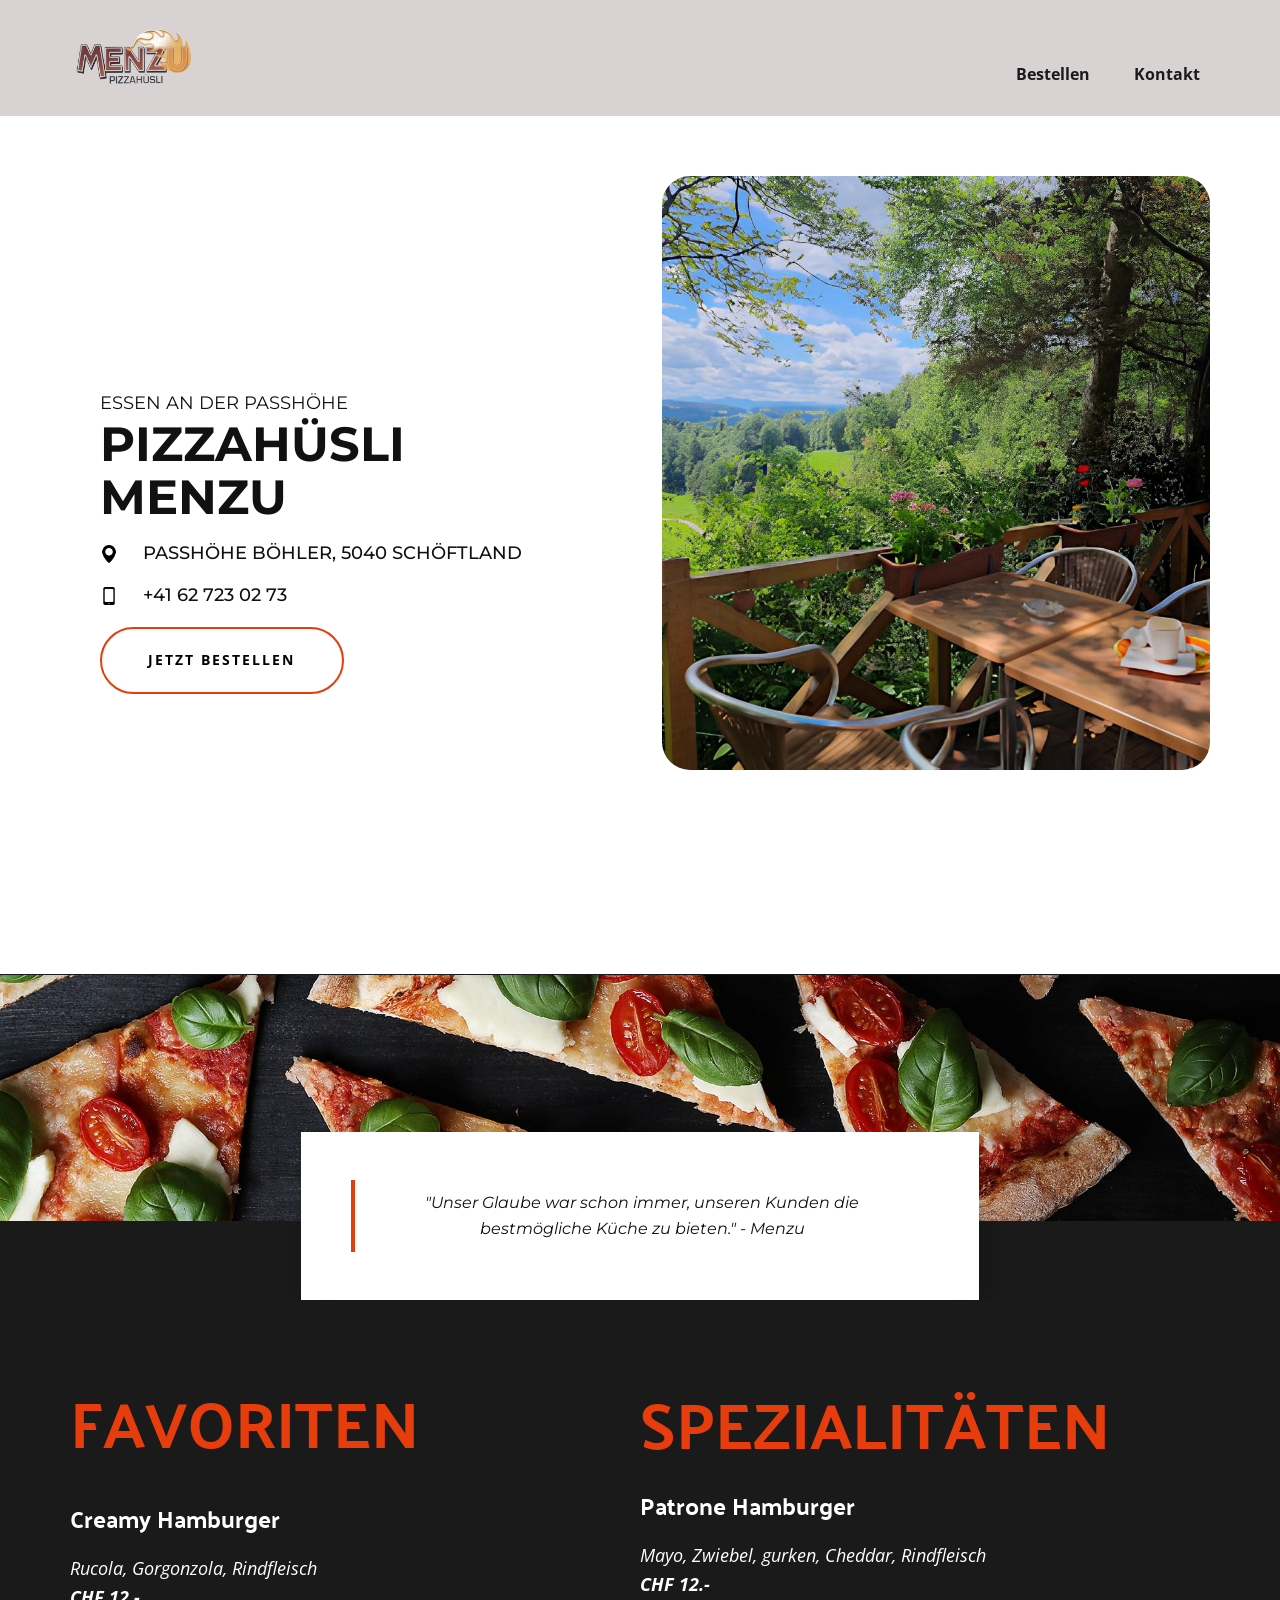
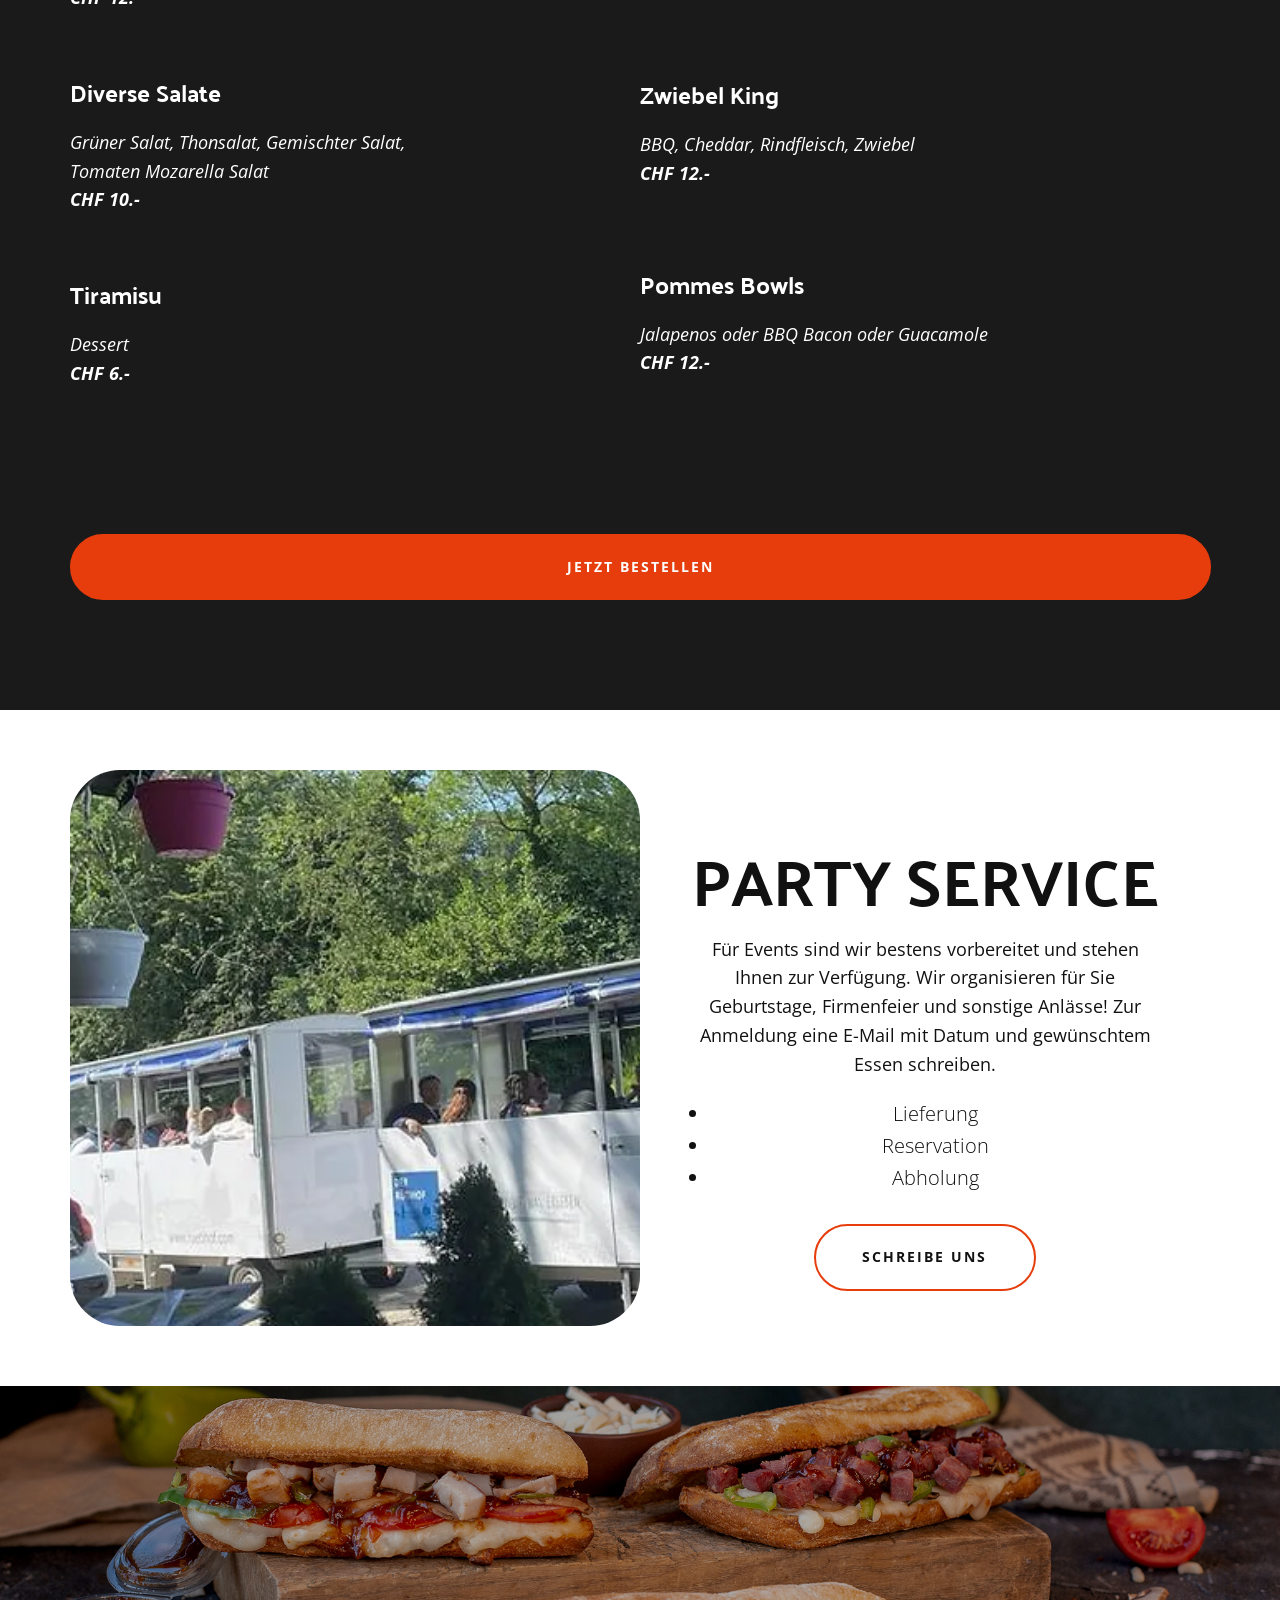
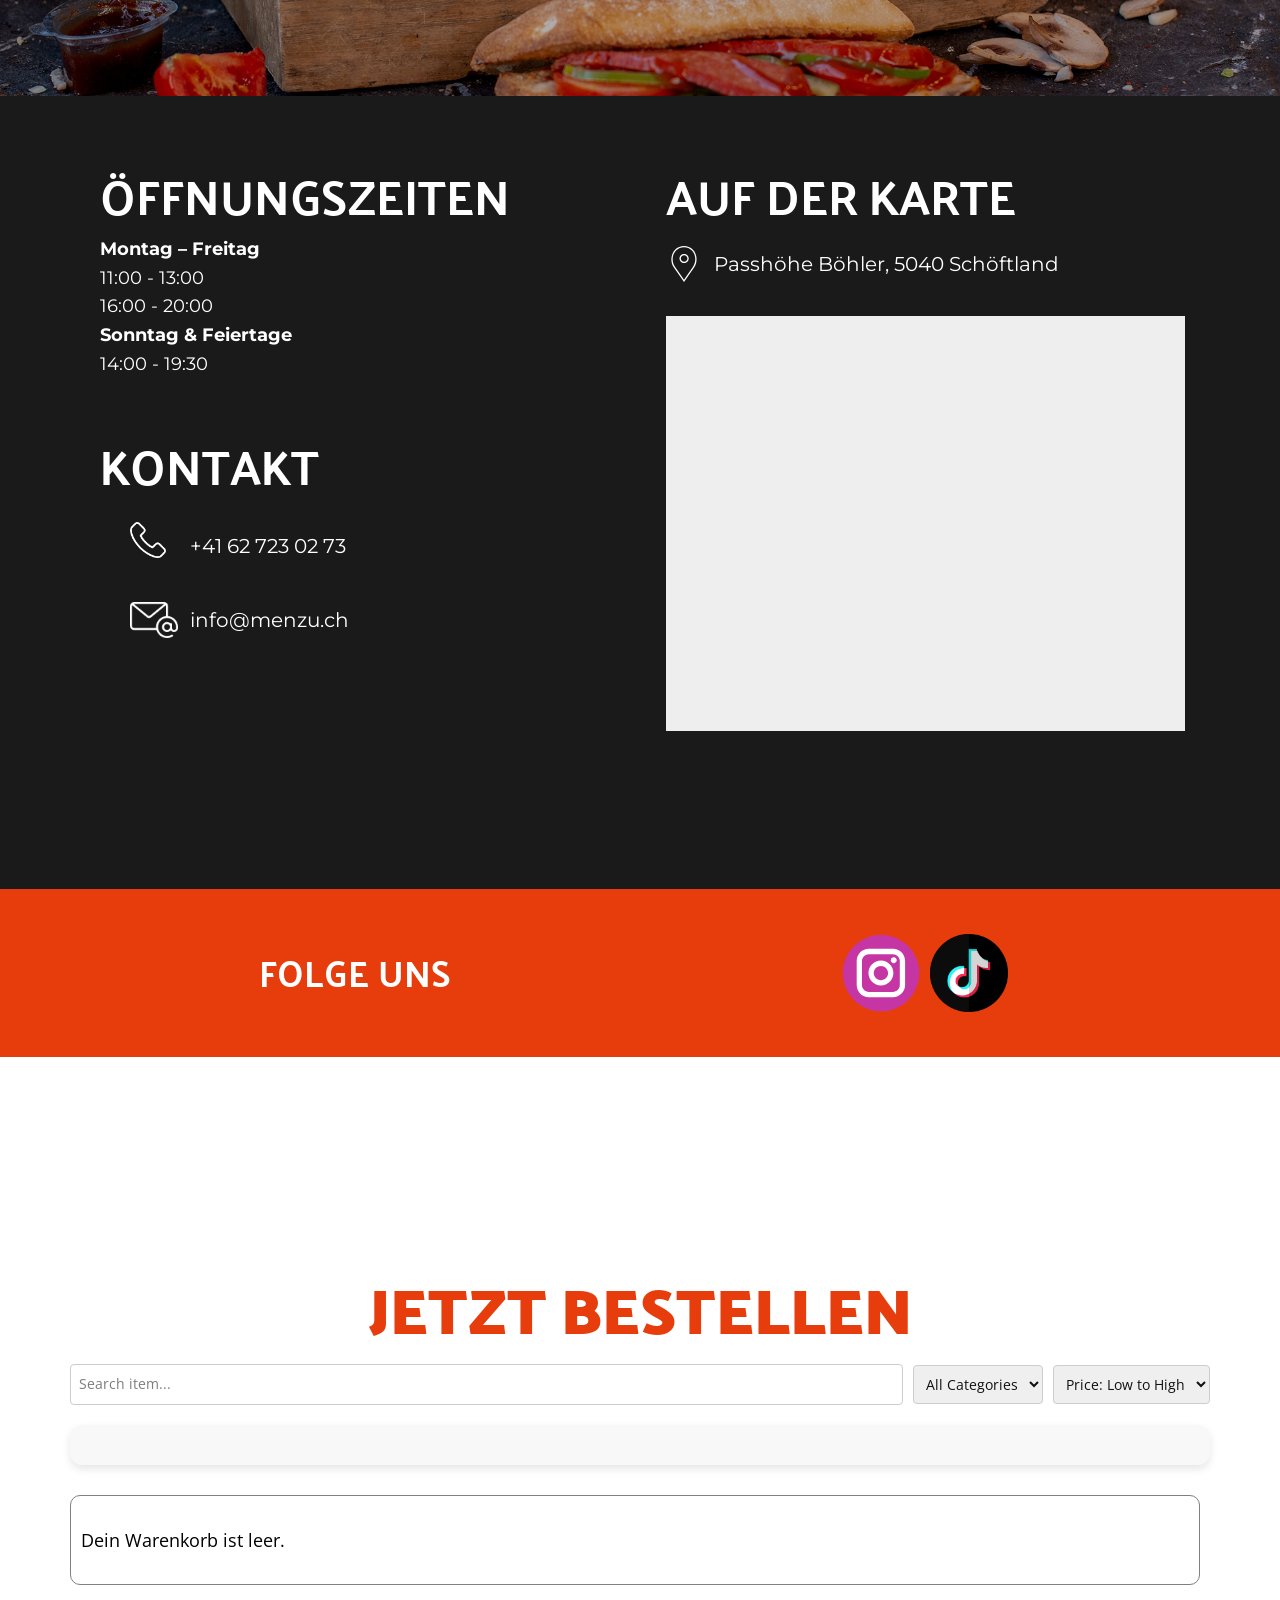
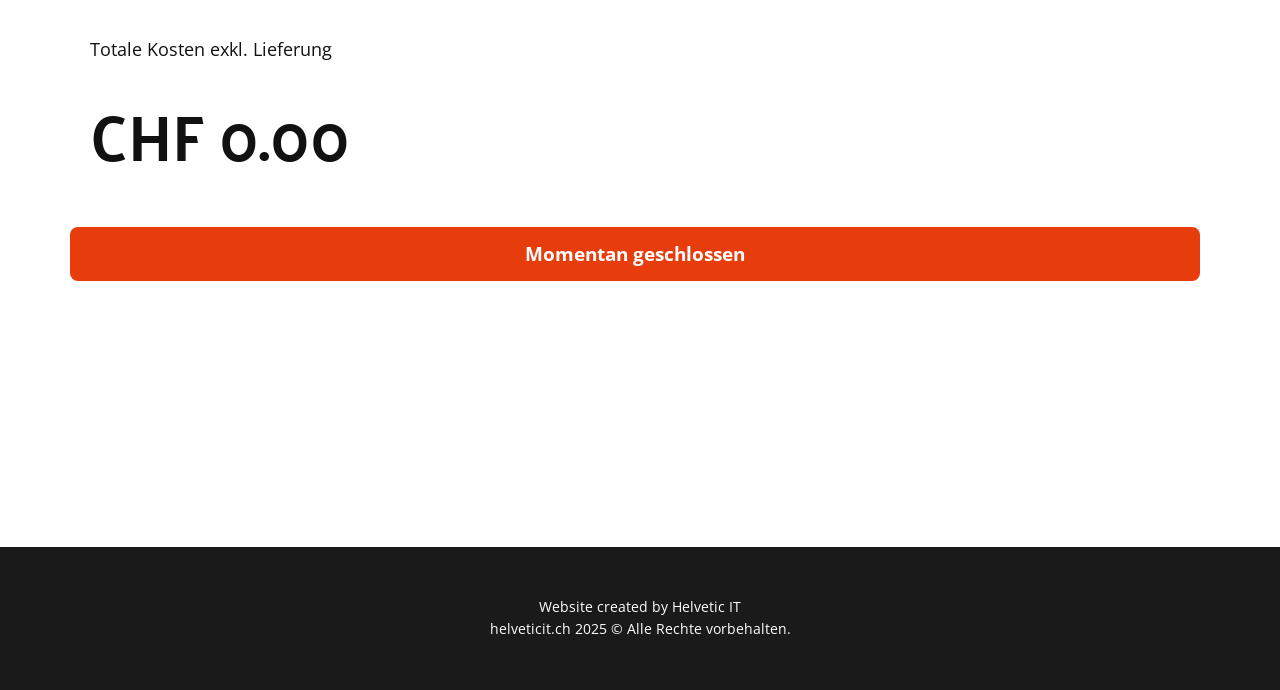
==== index.html @ ba209880 "Import Menzu Pizza site from old public_html backup" ====
<!DOCTYPE html>
<html style="font-size: 16px" lang="de-CH">
  <head>
    <meta name="viewport" content="width=device-width, initial-scale=1.0" />
    <meta charset="utf-8" />
    <meta
      name="keywords"
      content="Pizzeria, Pizza, Döner, Kebab, Kebap, Snacks, Menzu, Pizzahaus, Pizzahüsli, Restaurant, Essen, Pide"
    />
    <meta
      name="description"
      content="Die besten Pizzen, Pides, Döner, Snacks und Pasta in an der Passhöhe in Schöftland mit hervorragender Aussicht in Mitten der Natur. "
    />
    <title>Menzu Pizzahüsli</title>
    <link rel="stylesheet" href="css/nicepage.css" media="screen" />
    <link rel="stylesheet" href="Menzu-Pizzahüsli.css" media="screen" />
    <link rel="stylesheet" href="css/style.css" media="screen" />
    <script src="js/OrderItems.js"></script>
    <script src="js/filterItems.js"></script>
    <script
      class="u-script"
      type="text/javascript"
      src="js/jquery.js"
      defer=""
    ></script>
    <script
      class="u-script"
      type="text/javascript"
      src="js/nicepage.js"
      defer=""
    ></script>
    <link rel="icon" href="images/menzu.png" />
    <link
      id="u-theme-google-font"
      rel="stylesheet"
      href="https://fonts.googleapis.com/css?family=Open+Sans:300,300i,400,400i,500,500i,600,600i,700,700i,800,800i|Palanquin+Dark:400,500,600,700"
    />
    <link
      id="u-page-google-font"
      rel="stylesheet"
      href="https://fonts.googleapis.com/css?family=Montserrat:100,100i,200,200i,300,300i,400,400i,500,500i,600,600i,700,700i,800,800i,900,900i"
    />
  </head>
  <body
    data-home-page="Menzu-Pizzahüsli.html"
    data-home-page-title="Menzu Pizzahüsli"
    data-path-to-root="./"
    data-include-products="false"
    class="u-body u-xl-mode"
    data-lang="de"
  >
    <header class="u-clearfix u-grey-5 u-header u-header" id="sec-3fd7" style="background-color: rgb(216, 210, 210);">
      <div class="u-clearfix u-sheet u-valign-middle u-sheet-1">
        <a
          href="#"
          class="u-image u-logo u-image-1"
          data-image-width="472"
          data-image-height="232"
        >
          <img
            src="images/menzu.png"
            class="u-logo-image u-logo-image-1"
          />
        </a>
        <nav
          class="u-menu u-menu-one-level u-offcanvas u-menu-1"
          data-responsive-from="MD"
        >
          <div
            class="menu-collapse"
            style="font-size: 1rem; letter-spacing: 0px; font-weight: 700"
          >
            <a
              class="u-button-style u-custom-active-border-color u-custom-border u-custom-border-color u-custom-borders u-custom-hover-border-color u-custom-left-right-menu-spacing u-custom-padding-bottom u-custom-text-active-color u-custom-text-color u-custom-text-hover-color u-custom-top-bottom-menu-spacing u-nav-link u-text-active-palette-1-base u-text-hover-palette-2-base"
              href="#"
              data-lang-en='{"content":"<svg class=\"u-svg-link\" viewBox=\"0 0 24 24\"><use xlink:href=\"#menu-hamburger\"></use></svg><svg class=\"u-svg-content\" version=\"1.1\" id=\"menu-hamburger\" viewBox=\"0 0 16 16\" x=\"0px\" y=\"0px\" xmlns:xlink=\"http://www.w3.org/1999/xlink\" xmlns=\"http://www.w3.org/2000/svg\">    <g>        <rect y=\"1\" width=\"16\" height=\"2\"></rect>        <rect y=\"7\" width=\"16\" height=\"2\"></rect>        <rect y=\"13\" width=\"16\" height=\"2\"></rect>    </g></svg>","href":"#"}'
              data-lang-de='{"content":"<svg class=\"u-svg-link\" viewBox=\"0 0 24 24\"><use xlink:href=\"#menu-hamburger\"></use></svg><svg class=\"u-svg-content\" version=\"1.1\" id=\"menu-hamburger\" viewBox=\"0 0 16 16\" x=\"0px\" y=\"0px\" xmlns:xlink=\"http://www.w3.org/1999/xlink\" xmlns=\"http://www.w3.org/2000/svg\">    <g>        <rect y=\"1\" width=\"16\" height=\"2\"></rect>        <rect y=\"7\" width=\"16\" height=\"2\"></rect>        <rect y=\"13\" width=\"16\" height=\"2\"></rect>    </g></svg>","href":"#"}'
            >
              <svg class="u-svg-link" viewBox="0 0 24 24">
                <use xlink:href="#menu-hamburger"></use>
              </svg>
              <svg
                class="u-svg-content"
                version="1.1"
                id="menu-hamburger"
                viewBox="0 0 16 16"
                x="0px"
                y="0px"
                xmlns:xlink="http://www.w3.org/1999/xlink"
                xmlns="http://www.w3.org/2000/svg"
              >
                <g>
                  <rect y="1" width="16" height="2"></rect>
                  <rect y="7" width="16" height="2"></rect>
                  <rect y="13" width="16" height="2"></rect>
                </g>
              </svg>
            </a>
          </div>
          <div class="u-custom-menu u-nav-container">
            <ul class="u-nav u-spacing-20 u-unstyled u-nav-1">
              <li class="u-nav-item">
                <a
                  class="u-border-active-grey-90 u-border-hover-grey-50 u-button-style u-nav-link u-text-active-grey-90 u-text-grey-90 u-text-hover-palette-2-base"
                  href="#bestellen"
                  style="padding: 10px"
                  data-lang-en='{"content":"Menu","href":"567500158#speisekarte"}'
                  data-lang-de='{"content":"Menu","href":"567500158#speisekarte"}'
                  >Bestellen</a
                >
              </li>
              <li class="u-nav-item">
                <a
                  class="u-border-active-grey-90 u-border-hover-grey-50 u-button-style u-nav-link u-text-active-grey-90 u-text-grey-90 u-text-hover-palette-2-base"
                  href="#kontakt"
                  style="padding: 10px"
                  data-lang-en='{"content":"Standort","href":"567500158#kontakt"}'
                  data-lang-de='{"content":"Standort","href":"567500158#kontakt"}'
                  >Kontakt</a
                >
              </li>
            </ul>
          </div>
          <div class="u-custom-menu u-nav-container-collapse">
            <div
              class="u-black u-container-style u-inner-container-layout u-opacity u-opacity-95 u-sidenav"
            >
              <div class="u-inner-container-layout u-sidenav-overflow">
                <div class="u-menu-close"></div>
                <ul
                  class="u-align-center u-nav u-popupmenu-items u-unstyled u-nav-2"
                >
                  <li class="u-nav-item">
                    <a
                      class="u-button-style u-nav-link"
                      href="Menzu-Pizzahüsli.html#kontakt"
                      data-lang-en='{"content":"Standort","href":"567500158#kontakt"}'
                      data-lang-de='{"content":"Standort","href":"567500158#kontakt"}'
                      >Kontakt</a
                    >
                  </li>
                  <li class="u-nav-item">
                    <a
                      class="u-button-style u-nav-link"
                      href="#bestellen"
                      >Jetzt Bestellen</a
                    >
                  </li>
                </ul>
              </div>
            </div>
            <div class="u-black u-menu-overlay u-opacity u-opacity-70"></div>
          </div>
        </nav>
      </div>
    </header>
    <section class="u-align-center u-clearfix u-section-1" id="home">
      <div class="u-clearfix u-sheet u-valign-top-sm u-valign-top-xs u-sheet-1">
        <div
          class="data-layout-selected u-clearfix u-expanded-width u-gutter-44 u-layout-wrap u-layout-wrap-1"
        >
          <div class="u-layout">
            <div class="u-layout-row">
              <div
                class="u-align-left u-container-style u-layout-cell u-size-30-lg u-size-30-xl u-size-60-md u-size-60-sm u-size-60-xs u-layout-cell-1"
                data-animation-name="customAnimationIn"
                data-animation-duration="1500"
              >
                <div
                  class="u-container-layout u-valign-bottom-lg u-valign-bottom-md u-valign-bottom-sm u-valign-bottom-xs u-container-layout-1"
                >
                  <p
                    class="u-align-left u-custom-font u-font-montserrat u-text u-text-1"
                    data-animation-name="customAnimationIn"
                    data-animation-duration="1500"
                    data-animation-delay="500"
                  >
                    ESSEN AN DER PASSHÖHE
                  </p>
                  <h1
                    class="u-align-left u-custom-font u-font-montserrat u-text u-text-2"
                    data-animation-name="customAnimationIn"
                    data-animation-duration="1500"
                    data-animation-delay="500"
                    data-animation-out="0"
                  >
                    PIZZAHÜSLI MENZU
                  </h1>
                  <h6
                    class="u-align-left u-custom-font u-font-montserrat u-text u-text-3"
                  >
                    <span class="u-file-icon u-icon u-icon-1"
                      ><img src="images/3179068-13-6.png" alt=""
                    /></span>
                    Passhöhe Böhler, 5040 Schöftland
                  </h6>
                  <h6
                    class="u-align-left u-custom-font u-font-montserrat u-text u-text-4"
                  >
                    <span class="u-file-icon u-icon u-icon-2"
                      ><img src="images/864731-8.png" alt=""
                    /></span>
                    +41 62 723 02 73
                  </h6>
                  <a
                    href="Menzu-Pizzahüsli.html#bestellen"
                    class="u-active-black u-align-left u-border-2 u-border-active-black u-border-hover-black u-border-palette-2-base u-btn u-btn-round u-button-style u-hover-black u-hover-feature u-none u-radius-50 u-text-active-white u-text-black u-text-hover-white u-btn-1"
                    >jetzt Bestellen</a
                  >
                </div>
              </div>
              <div
                class="u-align-left u-container-style u-image u-image-round u-layout-cell u-radius u-size-30-lg u-size-30-xl u-size-60-md u-size-60-sm u-size-60-xs u-image-1"
                data-image-width="279"
                data-image-height="484"
                data-animation-name="customAnimationIn"
                data-animation-duration="1750"
                data-animation-delay="750"
              >
                <div class="u-container-layout u-container-layout-2"></div>
              </div>
            </div>
          </div>
        </div>
      </div>
    </section>
    <section
      class="u-clearfix u-container-align-center-xl u-grey-90 u-valign-middle u-section-2"
      id="carousel_ccb2"
    >
      <img
        src="images/jhjhjh-min.jpg"
        class="u-align-left u-expanded-width u-image u-image-1"
        data-image-width="1980"
        data-image-height="1277"
        data-animation-out="0"
      />
      <div
        class="u-align-left u-container-align-center u-container-style u-group u-shape-rectangle u-similar-fill u-white u-group-1"
        data-animation-name="customAnimationIn"
        data-animation-duration="750"
        data-animation-delay="0"
      >
        <div
          class="u-container-layout u-padding-12 u-valign-middle u-container-layout-1"
        >
          <blockquote
            class="u-align-center u-border-palette-2-base u-custom-font u-font-montserrat u-text u-text-1"
          >
            "Unser Glaube war schon immer, unseren Kunden die bestmögliche Küche
            zu bieten." - Menzu
          </blockquote>
        </div>
      </div>
    </section>
    <section
      class="u-align-center u-clearfix u-grey-90 u-section-3"
      id="carousel_e7dc"
    >
      <div class="u-clearfix u-sheet u-sheet-1">
        <div
          class="data-layout-selected u-clearfix u-expanded-width u-layout-wrap u-layout-wrap-1"
        >
          <div class="u-layout">
            <div class="u-layout-row">
              <div
                class="u-container-align-left-lg u-container-align-left-xl u-container-style u-layout-cell u-size-30 u-layout-cell-1"
              >
                <div
                  class="u-container-layout u-valign-top-lg u-valign-top-xl u-container-layout-1"
                >
                  <h2
                    class="u-align-left u-text u-text-default-lg u-text-default-xl u-text-palette-2-base u-text-1"
                    data-animation-name="customAnimationIn"
                    data-animation-duration="1500"
                    data-animation-delay="0"
                  >
                    Favoriten
                  </h2>
                  <div class="u-list u-list-1">
                    <div class="u-repeater u-repeater-1">
                      <div
                        class="u-container-align-left u-container-style u-list-item u-repeater-item u-shape-rectangle u-list-item-1"
                        data-animation-name="customAnimationIn"
                        data-animation-duration="1500"
                        data-animation-delay="500"
                      >
                        <div
                          class="u-container-layout u-similar-container u-valign-middle u-container-layout-2"
                        >
                          <h4 class="u-align-left u-text u-text-2">
                            Creamy Hamburger
                          </h4>
                          <p class="u-align-left u-custom-item u-text u-text-3">
                            Rucola, Gorgonzola, Rindfleisch<br />
                            <span style="font-weight: 700">CHF 12.-</span>
                          </p>
                        </div>
                      </div>
                      <div
                        class="u-container-align-left u-container-style u-list-item u-repeater-item u-shape-rectangle u-list-item-2"
                        data-animation-name="customAnimationIn"
                        data-animation-duration="1500"
                        data-animation-delay="500"
                      >
                        <div
                          class="u-container-layout u-similar-container u-valign-middle u-container-layout-3"
                        >
                          <h4 class="u-align-left u-text u-text-4">
                            Diverse Salate
                          </h4>
                          <p class="u-align-left u-custom-item u-text u-text-5">
                            Grüner Salat, Thonsalat, Gemischter Salat, Tomaten Mozarella Salat<br />
                            <span style="font-weight: 700">CHF 10.-</span>
                          </p>
                        </div>
                      </div>
                      <div
                        class="u-container-align-left u-container-style u-list-item u-repeater-item u-shape-rectangle u-list-item-3"
                        data-animation-name="customAnimationIn"
                        data-animation-duration="1500"
                        data-animation-delay="500"
                      >
                        <div
                          class="u-container-layout u-similar-container u-valign-middle u-container-layout-4"
                        >
                          <h4 class="u-align-left u-text u-text-6">
                           Tiramisu
                          </h4>
                          <p class="u-align-left u-custom-item u-text u-text-5">
                            Dessert<br />
                            <span style="font-weight: 700">CHF 6.-</span>
                          </p>
                        </div>
                      </div>
                    </div>
                  </div>
                </div>
              </div>
              <div
                class="u-container-align-left-lg u-container-align-left-xl u-container-style u-layout-cell u-size-30 u-layout-cell-2"
              >
                <div
                  class="u-container-layout u-valign-bottom-lg u-valign-bottom-xl u-container-layout-5"
                >
                  <h2
                    class="u-align-left u-text u-text-default-lg u-text-default-xl u-text-palette-2-base u-text-8"
                    data-animation-name="customAnimationIn"
                    data-animation-duration="1500"
                    data-animation-delay="0"
                  >
                    Spezialitäten
                  </h2>
                  <div class="u-list u-list-2">
                    <div class="u-repeater u-repeater-2">
                      <div
                        class="u-container-style u-list-item u-repeater-item u-shape-rectangle u-list-item-4"
                        data-animation-name="customAnimationIn"
                        data-animation-duration="1500"
                      >
                        <div
                          class="u-container-layout u-similar-container u-container-layout-6"
                        >
                          <h4 class="u-align-left u-text u-text-9">
                            Patrone Hamburger
                          </h4>
                          <p
                            class="u-align-left u-custom-item u-text u-text-10"
                          >
                          Mayo, Zwiebel, gurken, Cheddar, Rindfleisch<br />
                            <span style="font-weight: 700">CHF 12.-</span>
                          </p>
                        </div>
                      </div>
                      <div
                        class="u-container-style u-list-item u-repeater-item u-shape-rectangle u-list-item-5"
                        data-animation-name="customAnimationIn"
                        data-animation-duration="1500"
                      >
                        <div
                          class="u-container-layout u-similar-container u-container-layout-7"
                        >
                          <h4 class="u-align-left u-text u-text-11">
                            Zwiebel King
                          </h4>
                          <p
                            class="u-align-left u-custom-item u-text u-text-12"
                          >
                          BBQ, Cheddar, Rindfleisch, Zwiebel
                          <br />
                            <span style="font-weight: 700">CHF 12.-</span>
                          </p>
                        </div>
                      </div>
                      <div
                        class="u-container-style u-list-item u-repeater-item u-shape-rectangle u-list-item-6"
                        data-animation-name="customAnimationIn"
                        data-animation-duration="1500"
                      >
                        <div
                          class="u-container-layout u-similar-container u-container-layout-8"
                        >
                          <h4 class="u-align-left u-text u-text-13">Pommes Bowls
                      </h4>
                          <p
                            class="u-align-left u-custom-item u-text u-text-14"
                          >
                          Jalapenos oder  BBQ Bacon oder Guacamole<br />
                          <span style="font-weight: 700">CHF 12.-</span>
                            <br />
                            <br />
                          </p>
                        </div>
                      </div>
                    </div>
                  </div>
                </div>
              </div>
            </div>
          </div>
        </div>
        <a
          href="Menzu-Pizzahüsli.html#bestellen"
          class="u-active-palette-2-base u-align-left u-border-2 u-border-active-black u-border-hover-black u-border-palette-2-base u-btn u-btn-round u-button-style u-hover-feature u-hover-grey-90 u-palette-2-base u-radius-50 u-text-active-white u-text-body-alt-color u-text-hover-white u-btn-1"
          data-animation-name="fadeIn"
          data-animation-duration="1000"
          data-animation-delay="500"
          >Jetzt bestellen<br />
        </a>
      </div>
    </section>


    <section
      class="u-clearfix u-container-align-center u-white u-section-7"
      id="sec-b38c"
    >
      <div class="u-clearfix u-sheet u-valign-middle u-sheet-1">
        <div
          class="data-layout-selected u-clearfix u-expanded-width u-layout-wrap u-layout-wrap-1"
        >
          <div class="u-layout">
            <div class="u-layout-row">
              <div
                class="u-container-align-center-xl u-container-style u-image u-layout-cell u-radius-50 u-size-30-lg u-size-30-xl u-size-60-md u-size-60-sm u-size-60-xs u-image-1"
                data-image-width="980"
                data-image-height="336"
                data-animation-name="customAnimationIn"
                data-animation-duration="1250"
                data-animation-delay="0"
              >
                <div
                  class="u-container-layout u-valign-middle u-container-layout-1"
                ></div>
              </div>
              <div
                class="u-container-align-center u-container-style u-layout-cell u-size-30-lg u-size-30-xl u-size-60-md u-size-60-sm u-size-60-xs u-layout-cell-2"
                data-animation-name="customAnimationIn"
                data-animation-duration="1500"
                data-animation-delay="250"
              >
                <div class="u-container-layout u-container-layout-2">
                  <h2
                    class="u-align-center u-text u-text-body-color u-text-default u-text-1"
                    data-animation-name="customAnimationIn"
                    data-animation-duration="1500"
                    data-animation-delay="500"
                  >
                    Party Service
                  </h2>
                  <lt-highlighter style="display: none; z-index: 1 !important">
                    <lt-div
                      spellcheck="false"
                      class="lt-highlighter__wrapper"
                      style="
                        width: 320px;
                        height: 202px;
                        transform: none !important;
                        transform-origin: 160px 100.8px 0px !important;
                        zoom: 1 !important;
                        margin-top: 20px;
                      "
                    >
                      <lt-div
                        class="lt-highlighter__scroll-element"
                        style="top: 0px; left: 0px; width: 320px; height: 202px"
                      ></lt-div>
                    </lt-div>
                  </lt-highlighter>
                  <p class="u-align-center u-text u-text-default u-text-2">
                    Für Events sind wir bestens vorbereitet und stehen Ihnen zur
                    Verfügung. Wir organisieren für Sie Geburtstage, Firmenfeier
                    und sonstige Anlässe! Zur Anmeldung eine E-Mail mit Datum
                    und gewünschtem Essen schreiben.<br />
                  </p>
                  <ul class="u-align-center u-text u-text-default u-text-3">
                    <li>Lieferung</li>
                    <li>Reservation</li>
                    <li>Abholung</li>
                  </ul>
                  <a
                    href="mailto:info@menzu.ch?subject=Partyservice%20Contact"
                    class="u-active-black u-align-center u-border-2 u-border-active-black u-border-hover-black u-border-palette-2-base u-btn u-btn-round u-button-style u-hover-black u-none u-radius-50 u-text-active-white u-text-body-color u-text-hover-white u-btn-1"
                    data-animation-name=""
                    data-animation-duration="0"
                    data-animation-delay="0"
                    data-animation-direction=""
                    >schreibe uns
                  </a>
                </div>
              </div>
            </div>
          </div>
        </div>
      </div>
    </section>
    <section
      class="u-align-center u-clearfix u-container-align-center u-image u-shading u-section-8"
      id="carousel_c2d1"
      data-animation-name=""
      data-animation-duration="0"
      data-animation-delay="0"
      data-animation-direction=""
      data-image-width="1980"
      data-image-height="949"
    >
      <div class="u-clearfix u-sheet u-sheet-1"></div>
    </section>
    <section class="u-clearfix u-grey-90 u-section-9" id="kontakt">
      <div class="u-clearfix u-sheet u-sheet-1">
        <div
          class="data-layout-selected u-clearfix u-expanded-width u-layout-wrap u-layout-wrap-1"
        >
          <div class="u-layout">
            <div class="u-layout-row">
              <div
                class="u-container-style u-layout-cell u-size-30 u-layout-cell-1"
              >
                <div class="u-container-layout u-container-layout-1">
                  <h2
                    class="u-text u-text-default-lg u-text-default-xl u-text-1"
                  >
                    Öffnungszeiten
                  </h2>
                  <p
                    class="u-align-center-xs u-align-left-lg u-align-left-md u-align-left-sm u-align-left-xl u-custom-font u-font-montserrat u-text u-text-default u-text-2"
                  >
                    <span style="font-weight: 700">Montag – Freitag</span>
                    <br />11:00 - 13:00 <br />16:00 - 20:00 <br />
                    <span style="font-weight: 700"
                      >Sonntag &amp; Feiertage</span
                    >
                    <br />14:00 - 19:30
                  </p>
                  <h2
                    class="u-text u-text-default-lg u-text-default-md u-text-default-sm u-text-default-xl u-text-3"
                  >
                    Kontakt
                  </h2>
                  <div
                    class="custom-expanded u-container-style u-group u-shape-rectangle u-group-1"
                  >
                    <div class="u-container-layout u-container-layout-2">
                      <span
                        class="u-align-left u-file-icon u-icon u-text-white u-icon-1"
                        ><img src="images/159832-87d7df18.png" alt=""
                      /></span>
                      <h5
                        class="u-align-left-lg u-align-left-md u-align-left-sm u-align-left-xl u-text u-text-4"
                      >
                        +41 62 723 02 73
                      </h5>
                      <span class="u-file-icon u-icon u-text-white u-icon-2"
                        ><img src="images/482138-d60b7528.png" alt=""
                      /></span>
                      <h5 class="u-text u-text-5">info@menzu.ch</h5>
                    </div>
                  </div>
                </div>
              </div>
              <div
                class="u-container-style u-layout-cell u-size-30 u-layout-cell-2"
              >
                <div class="u-container-layout u-container-layout-3">
                  <h2 class="u-text u-text-default u-text-6">Auf der Karte</h2>
                  <div
                    class="u-container-style u-expanded-width u-group u-shape-rectangle u-group-2"
                  >
                    <div class="u-container-layout u-container-layout-4">
                      <span class="u-icon u-icon-3"
                        ><svg
                          class="u-svg-link"
                          preserveAspectRatio="xMidYMin slice"
                          viewBox="0 0 54.757 54.757"
                        >
                          <use xlink:href="#svg-e83a"></use></svg
                        ><svg
                          class="u-svg-content"
                          viewBox="0 0 54.757 54.757"
                          x="0px"
                          y="0px"
                          id="svg-e83a"
                          style="enable-background: new 0 0 54.757 54.757"
                        >
                          <g>
                            <path
                              d="M27.557,12c-3.859,0-7,3.141-7,7s3.141,7,7,7s7-3.141,7-7S31.416,12,27.557,12z M27.557,24c-2.757,0-5-2.243-5-5
    s2.243-5,5-5s5,2.243,5,5S30.314,24,27.557,24z"
                            ></path>
                            <path
                              d="M40.94,5.617C37.318,1.995,32.502,0,27.38,0c-5.123,0-9.938,1.995-13.56,5.617c-6.703,6.702-7.536,19.312-1.804,26.952
    L27.38,54.757L42.721,32.6C48.476,24.929,47.643,12.319,40.94,5.617z M41.099,31.431L27.38,51.243L13.639,31.4
    C8.44,24.468,9.185,13.08,15.235,7.031C18.479,3.787,22.792,2,27.38,2s8.901,1.787,12.146,5.031
    C45.576,13.08,46.321,24.468,41.099,31.431z"
                            ></path>
                          </g></svg
                      ></span>
                      <h5
                        class="u-custom-font u-font-montserrat u-text u-text-7"
                      >
                        Passhöhe Böhler, 5040 Schöftland
                      </h5>
                    </div>
                  </div>
                  <div class="u-expanded-width u-grey-light-2 u-map u-map-1">
                    <div class="embed-responsive">
                      <iframe
                        class="embed-responsive-item"
                        src="https://www.google.com/maps/embed?pb=!1m18!1m12!1m3!1d1352.680758146068!2d8.083215971237557!3d47.307275597451216!2m3!1f0!2f0!3f0!3m2!1i1024!2i768!4f13.1!3m3!1m2!1s0x47902331dac2e7d5%3A0xd46e9994754d2e1d!2sPizzah%C3%BCsli%20Menzu!5e0!3m2!1sde!2sch!4v1717077770744!5m2!1sde!2sch"
                        data-map="[base64]"
                      ></iframe>
                    </div>
                  </div>
                </div>
              </div>
            </div>
          </div>
        </div>
      </div>
    </section>
    <section
      class="u-align-center u-clearfix u-palette-2-base u-section-10"
      id="sec-83f5"
    >
      <div class="u-clearfix u-sheet u-valign-middle u-sheet-1">
        <div
          class="data-layout-selected u-clearfix u-expanded-width u-layout-wrap u-layout-wrap-1"
        >
          <div class="u-gutter-0 u-layout">
            <div class="u-layout-row">
              <div
                class="u-align-center u-container-style u-layout-cell u-left-cell u-size-30 u-layout-cell-1"
              >
                <div
                  class="u-container-layout u-valign-middle u-container-layout-1"
                >
                  <h2 class="u-text u-text-default u-text-1">FOLGE UNS</h2>
                </div>
              </div>
              <div
                class="u-align-center u-container-style u-layout-cell u-right-cell u-size-30 u-layout-cell-2"
              >
                <div
                  class="u-container-layout u-valign-middle u-container-layout-2"
                >
                  <div class="u-social-icons u-spacing-10 u-social-icons-1">
                    <a
                      class="u-social-url"
                      target="_blank"
                      data-type="Instagram"
                      title="Instagram"
                      href="https://www.instagram.com/pizzahuesli_menzu/"
                      ><span
                        class="u-icon u-social-icon u-social-instagram u-icon-1"
                        ><svg
                          class="u-svg-link"
                          preserveAspectRatio="xMidYMin slice"
                          viewBox="0 0 112 112"
                        >
                          <use
                            xmlns:xlink="http://www.w3.org/1999/xlink"
                            xlink:href="#svg-7eb4"
                          ></use></svg
                        ><svg
                          class="u-svg-content"
                          viewBox="0 0 112 112"
                          x="0"
                          y="0"
                          id="svg-7eb4"
                        >
                          <circle
                            fill="currentColor"
                            cx="56.1"
                            cy="56.1"
                            r="55"
                          ></circle>
                          <path
                            fill="#FFFFFF"
                            d="M55.9,38.2c-9.9,0-17.9,8-17.9,17.9C38,66,46,74,55.9,74c9.9,0,17.9-8,17.9-17.9C73.8,46.2,65.8,38.2,55.9,38.2
            z M55.9,66.4c-5.7,0-10.3-4.6-10.3-10.3c-0.1-5.7,4.6-10.3,10.3-10.3c5.7,0,10.3,4.6,10.3,10.3C66.2,61.8,61.6,66.4,55.9,66.4z"
                          ></path>
                          <path
                            fill="#FFFFFF"
                            d="M74.3,33.5c-2.3,0-4.2,1.9-4.2,4.2s1.9,4.2,4.2,4.2s4.2-1.9,4.2-4.2S76.6,33.5,74.3,33.5z"
                          ></path>
                          <path
                            fill="#FFFFFF"
                            d="M73.1,21.3H38.6c-9.7,0-17.5,7.9-17.5,17.5v34.5c0,9.7,7.9,17.6,17.5,17.6h34.5c9.7,0,17.5-7.9,17.5-17.5V38.8
            C90.6,29.1,82.7,21.3,73.1,21.3z M83,73.3c0,5.5-4.5,9.9-9.9,9.9H38.6c-5.5,0-9.9-4.5-9.9-9.9V38.8c0-5.5,4.5-9.9,9.9-9.9h34.5
            c5.5,0,9.9,4.5,9.9,9.9V73.3z"
                          ></path></svg
                      ></span>
                    </a>
                    <a
                      class="u-social-url"
                      target="_blank"
                      data-type="Custom"
                      title="TikTok"
                      href="https://www.tiktok.com/@pizzahuesli_menzu"
                      ><span
                        class="u-file-icon u-icon u-social-custom u-social-icon u-icon-2"
                        ><img src="images/4782345-22.png" alt=""
                      /></span>
                    </a>
                  </div>
                </div>
              </div>
            </div>
          </div>
        </div>
      </div>
    </section>
    <section class="u-align-center u-clearfix u-section-11" id="sec-d512">
      <div
        id="bestellen"
        class="u-clearfix u-sheet u-valign-middle-lg u-valign-middle-md u-valign-middle-xl u-sheet-1"
      >
        <h2 class="form-title">jetzt bestellen</h2>
        <div
          id="filters"
          style="
            display: flex !important;
            gap: 10px !important;
            align-items: center !important;
            margin-bottom: 20px !important;
          "
        >
          <!-- Search Input with styling -->
          <input
            type="text"
            id="item-search"
            placeholder="Search item..."
            style="
              padding: 8px;
              border: 1px solid #ccc;
              border-radius: 4px;
              width: 100%;
              font-size: 14px;
            "
          />

          <!-- Category Dropdown with styling -->
          <select
            id="category-filter"
            style="
              padding: 8px;
              border: 1px solid #ccc;
              border-radius: 4px;
              font-size: 14px;
              cursor: pointer;
            "
          >
            <option value="">All Categories</option>
            <option value="burger">Burger</option>
            <option value="pizza">Pizza</option>
            <option value="sides">Sides</option>
            <option value="sauce">Sauce</option>
            <option value="salad">Salad</option>
            <option value="drinks">Drinks</option>
            <option value="desserts">Desserts</option>
          </select>

          <!-- Sort Order Dropdown with styling -->
          <select
            id="sort-order"
            style="
              padding: 8px;
              border: 1px solid #ccc;
              border-radius: 4px;
              font-size: 14px;
              cursor: pointer;
            "
          >
            <option value="asc">Price: Low to High</option>
            <option value="desc">Price: High to Low</option>
          </select>

          <!--<select
            id="allergens-filter"
            style="
              padding: 8px;
              border: 1px solid #ccc;
              border-radius: 4px;
              font-size: 14px;
              cursor: pointer;
            "
          >
            <option value="">All Items</option>
            <option value="allergen-free">Allergen Free</option>
            <option value="gluten-free">Gluten Free</option>
            <option value="milk-free">Milk Free</option>
            <option value="egg-free">Egg Free</option>
            <option value="nuts-free">Nuts Free</option>
          </select>-->
        </div>

        <div class="order-form">
          <div
            class="u-text u-text-default u-text-2"
            id="order-container"
          ></div>
        </div>
        <div class="u-expanded-width u-form u-form-1">
          <form
            id="order-form"
            class="u-clearfix u-form-spacing-10 u-form-vertical u-inner-form"
            style="padding: 10px"
            method="POST"
            name="orderForm"
          >
            <div id="order-summary">
              <p>Dein Warenkorb ist leer.</p>
              <ul id="basket-items"></ul>
            </div>
            <div id="cost-summary">
              <p>Totale Kosten exkl. Lieferung</p>
              <div id="total-cost">CHF 0.00</div>
            </div>
            <input
              class="submit-button"
              type="submit"
              value="Momentan geschlossen"
              onclick="submitForm()"
              id="orderButton"
            />
          </form>
        </div>
      </div>
    </section>

    <footer
      class="u-align-center u-clearfix u-footer u-grey-90 u-footer"
      id="sec-75cc"
    >
      <div class="u-clearfix u-sheet u-sheet-1">
        <p class="u-small-text u-text u-text-variant u-text-1">
          Website created by Helvetic IT<br />
          helveticit.ch 2025 &copy; Alle Rechte vorbehalten.
        </p>
      </div>
    </footer>
    <script>
      function checkOrderTime() {
        const now = new Date();
        const hours = now.getHours();
        const minutes = now.getMinutes();
        const orderButton = document.getElementById("orderButton");
    
        const startMinutes = 16 * 60 + 30; // 16:30 in Minuten
        const endMinutes = 23 * 60; // 20:00 in Minuten
        const currentMinutes = hours * 60 + minutes;
    
        if (currentMinutes >= startMinutes && currentMinutes < endMinutes) {
          orderButton.disabled = false;
          orderButton.value = "Jetzt bestellen";
          orderButton.onclick = submitForm;
        } else {
          orderButton.disabled = true;
          orderButton.value = "Momentan geschlossen";
          orderButton.onclick = null;
        }
      }
      checkOrderTime();
      setInterval(checkOrderTime, 60 * 1000);


      let order = {};
      let totalCost = 0;

      document
        .getElementById("add-item-button")
        .addEventListener("click", () => {
          const newItemName = `Item ${Object.keys(order).length + 1}`;
          const newItemPrice = 10.0 + Object.keys(order).length * 10.0;
          addItem(newItemName, newItemPrice);
        });

      function addItem(item, price) {
        if (!order[item]) {
          order[item] = { quantity: 0, price: price };
        }
        order[item].quantity++;
        totalCost += price;
        updateOrderSummary();
      }

      function removeItem(item, price) {
        if (order[item] && order[item].quantity > 0) {
          order[item].quantity--;
          totalCost -= price;
          if (order[item].quantity === 0) {
            delete order[item];
          }
          updateOrderSummary();
        }
      }

      function updateOrderSummary() {
        const basketItemsContainer = document.getElementById("basket-items");
        const totalCostDiv = document.getElementById("total-cost");

        basketItemsContainer.innerHTML = "";
        if (Object.keys(order).length === 0) {
          document
            .getElementById("order-summary")
            .querySelector("p").style.display = "block";
          totalCostDiv.innerText = "CHF 0.00";
        } else {
          document
            .getElementById("order-summary")
            .querySelector("p").style.display = "none";
          for (let item in order) {
            const listItem = document.createElement("li");
            listItem.textContent = `${item} x${order[item].quantity} - CHF ${(
              order[item].price * order[item].quantity
            ).toFixed(2)}`;

            const removeButton = document.createElement("button");
            removeButton.type = "button";
            removeButton.classList.add("foodRemoveBtn");
            removeButton.onclick = () => removeItem(item, order[item].price);
            removeButton.textContent = "Remove";

            listItem.appendChild(removeButton);
            basketItemsContainer.appendChild(listItem);
          }
          totalCostDiv.innerText = `CHF ${totalCost.toFixed(2)}`;
        }
      }

      function submitForm() {
        localStorage.setItem("order", JSON.stringify(order));
        localStorage.setItem("totalCost", totalCost.toFixed(2));
        window.location.href = "ordersummary.html";
      }
    </script>
  </body>
</html>
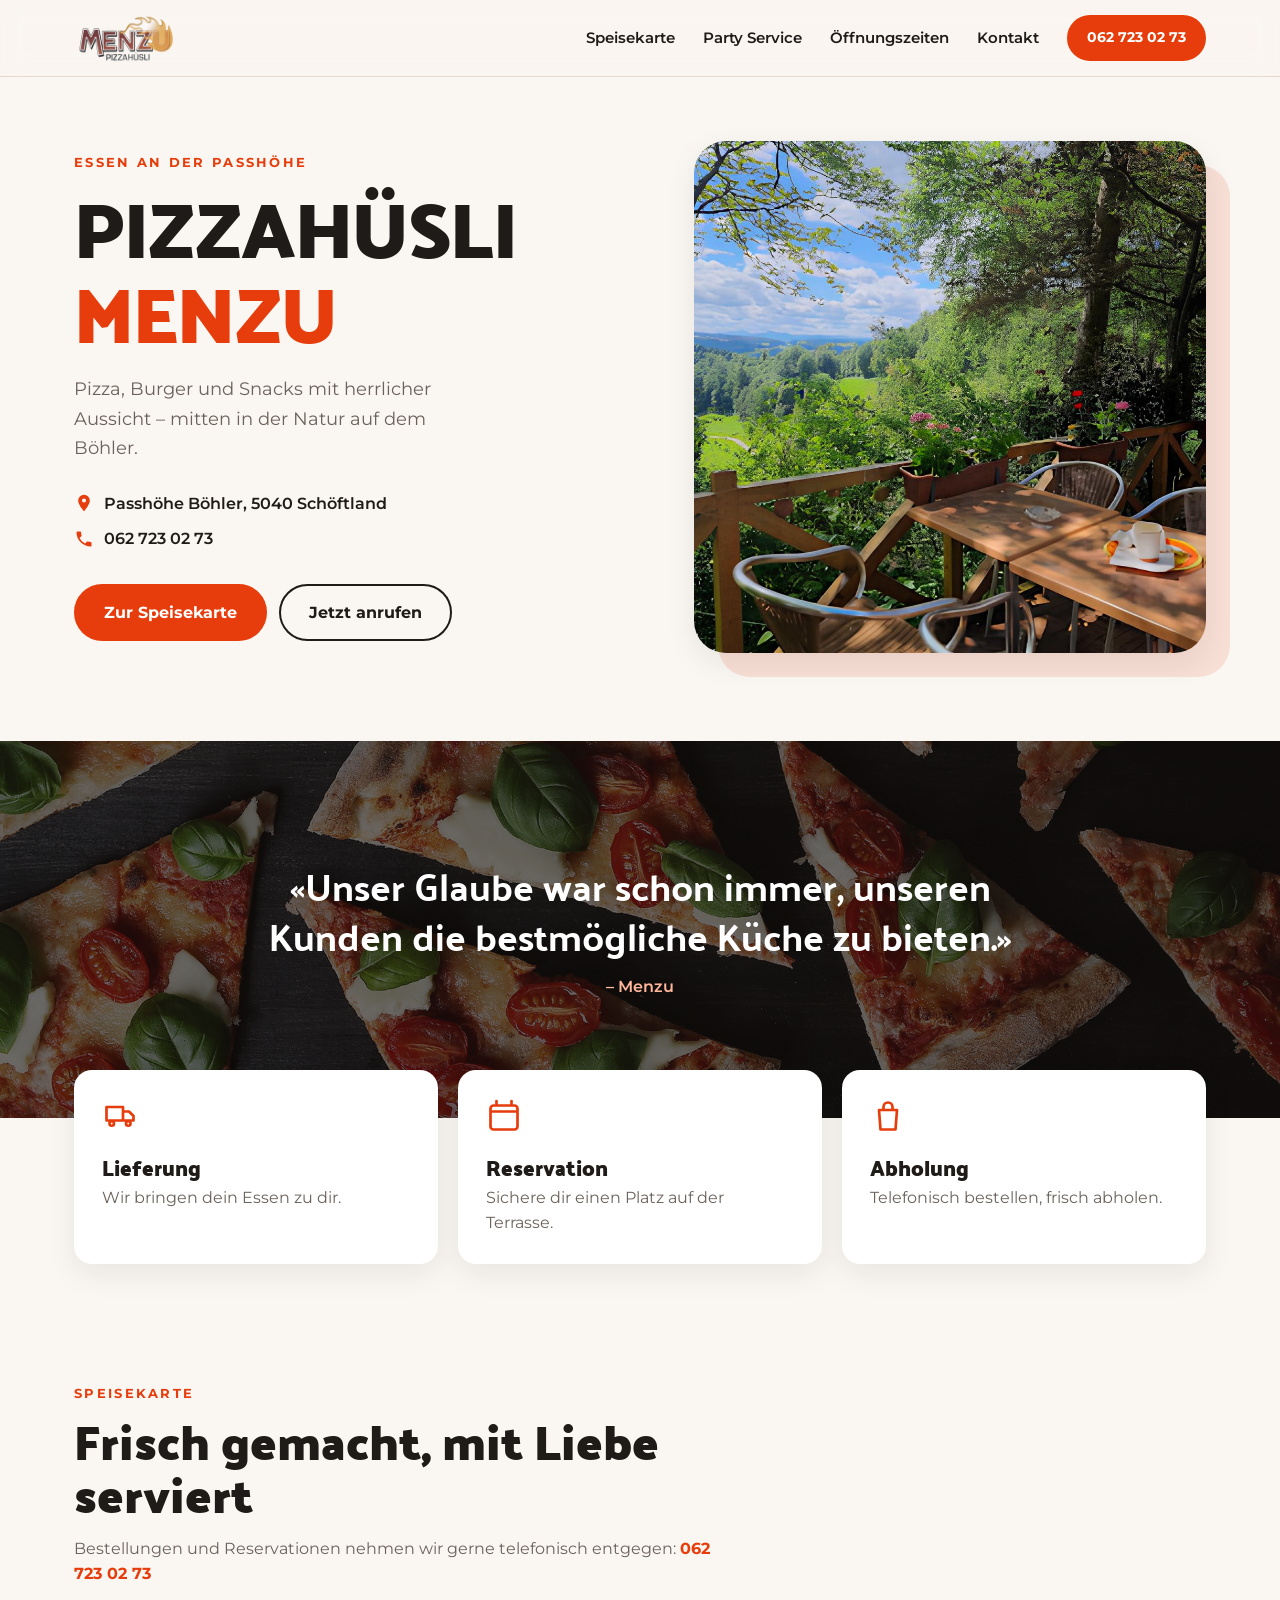
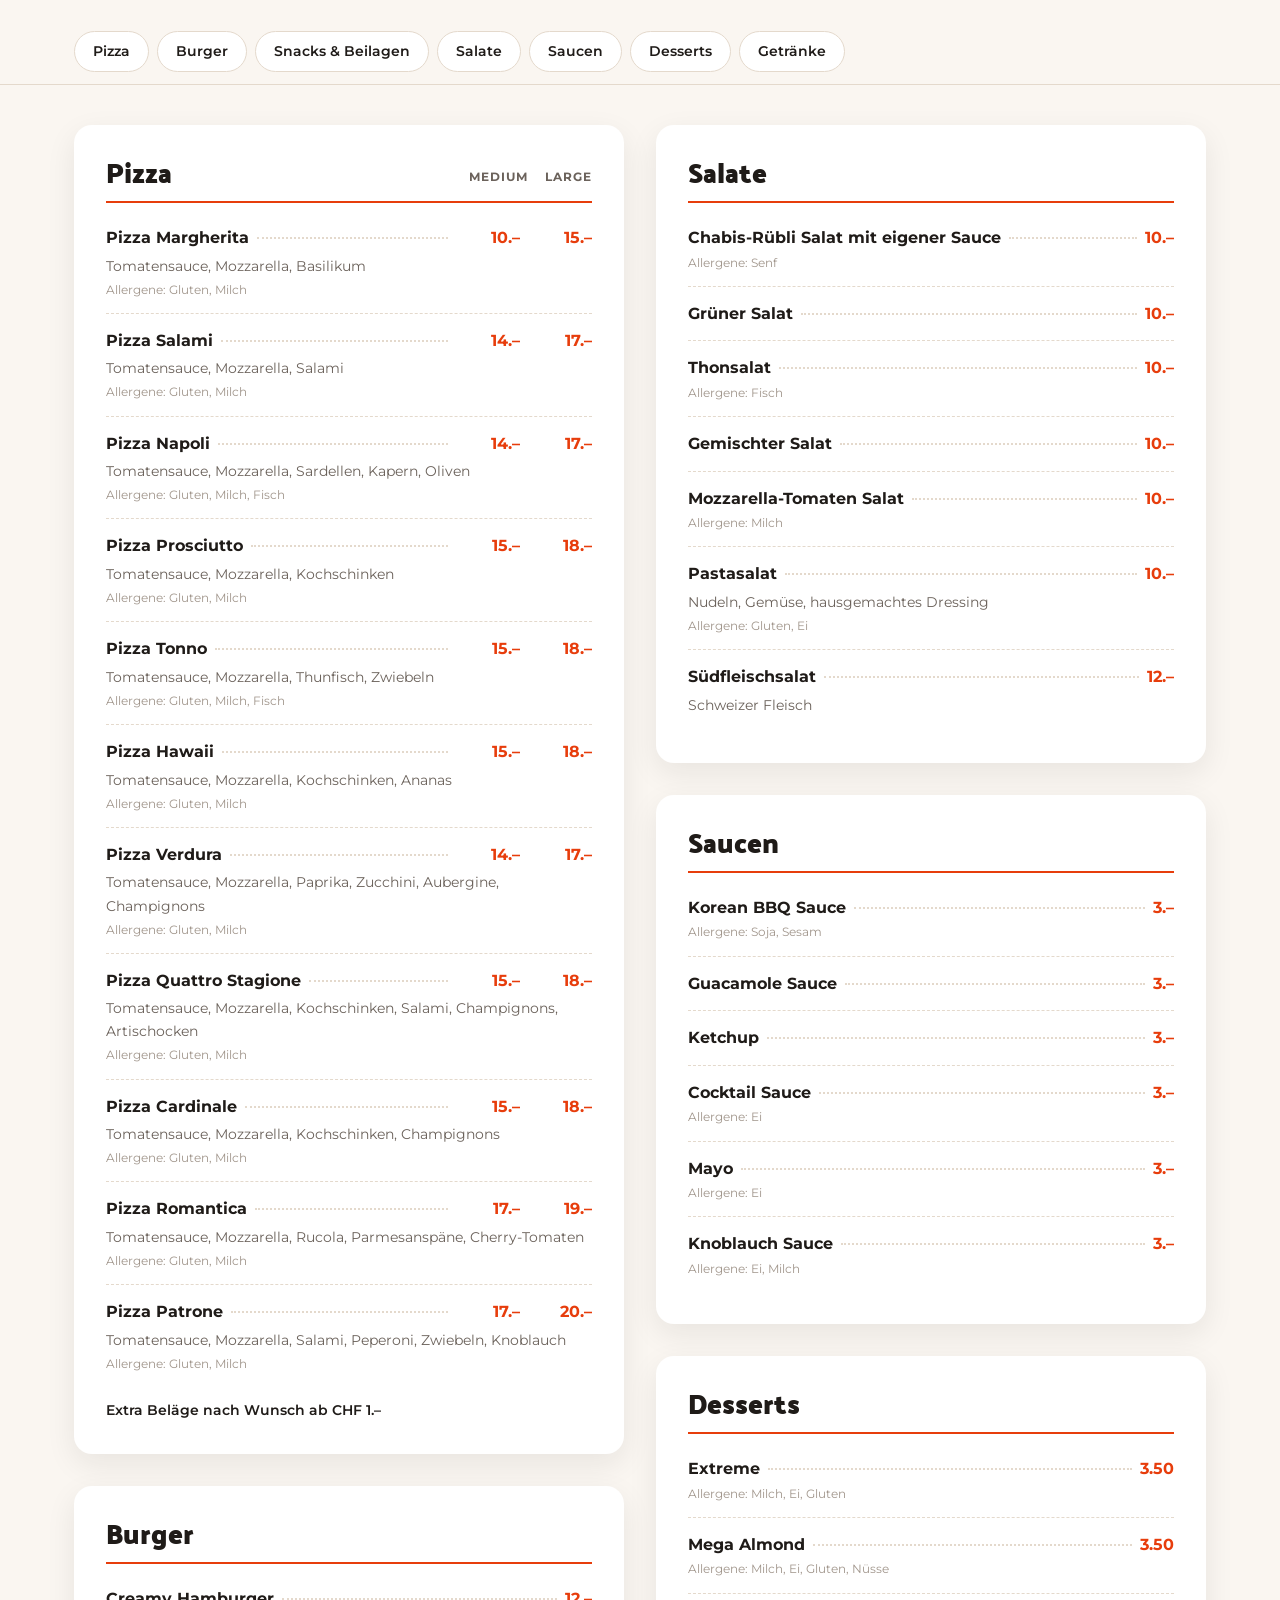
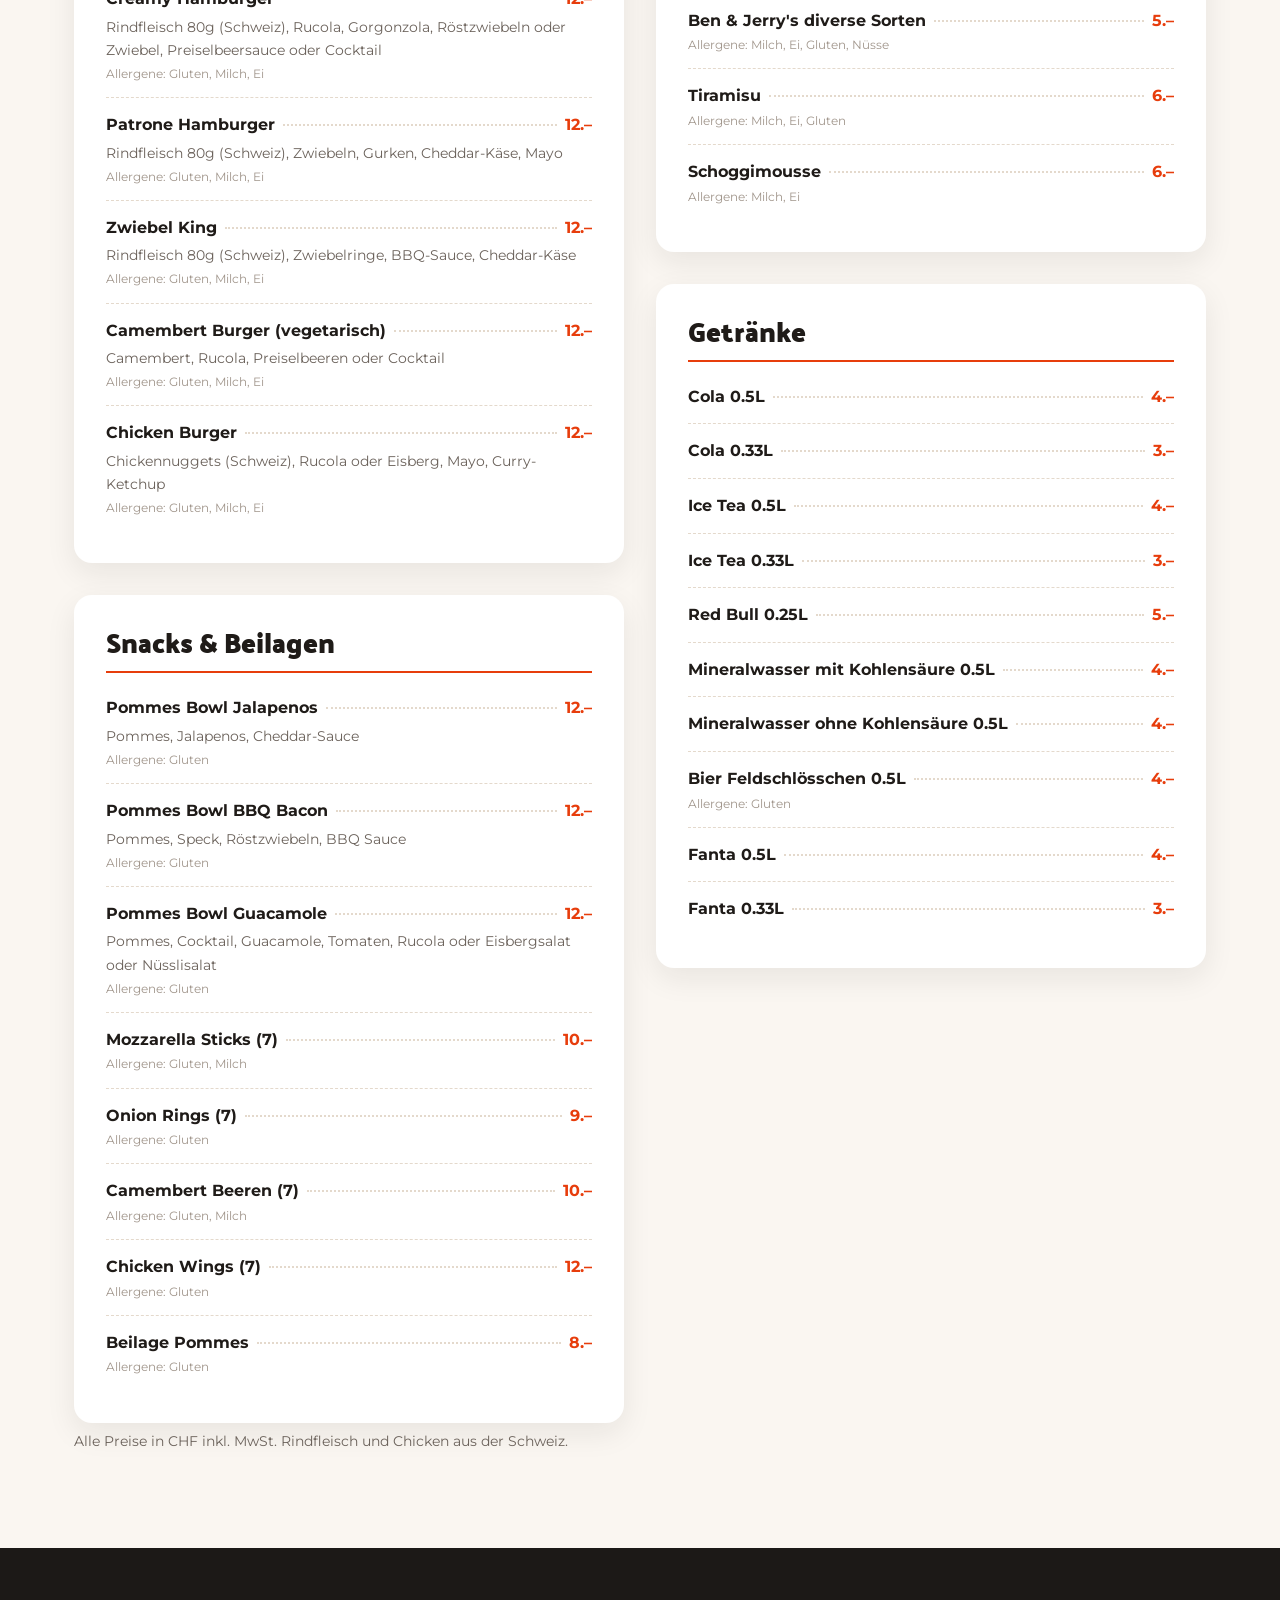
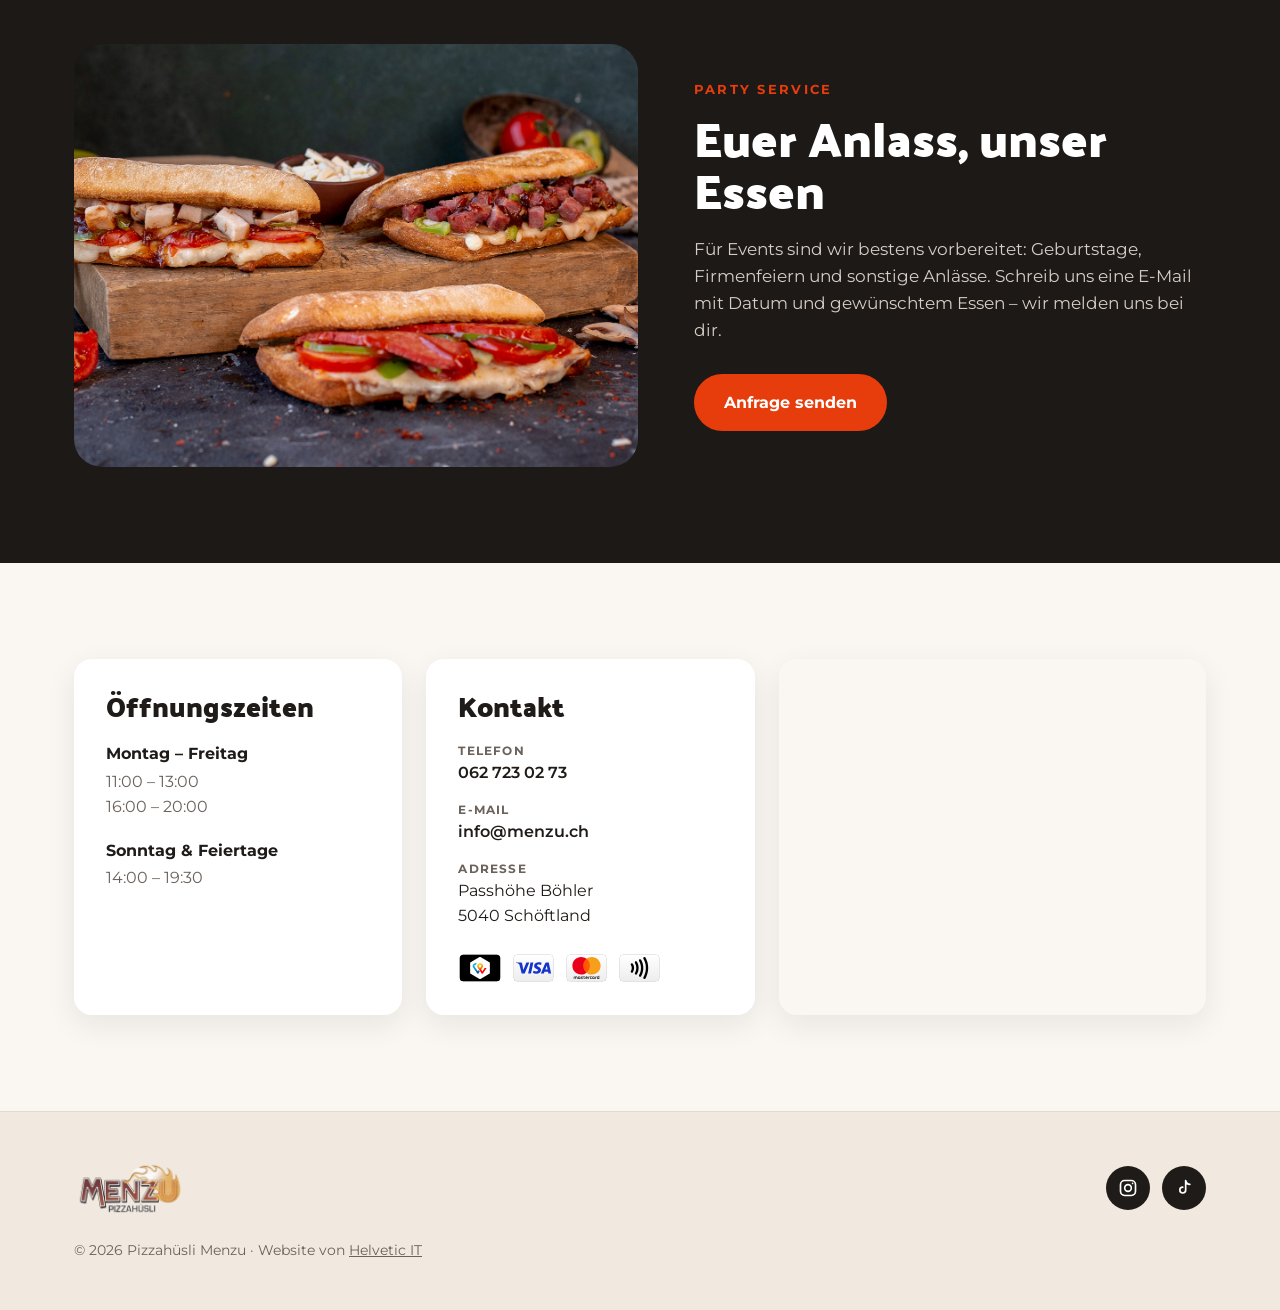
==== commit 15b2231b: "Rebuild site without template and remove online ordering Replace the Nicepage template with a hand-w" ====
--- a/index.html
+++ b/index.html
@@ -1,958 +1,445 @@
-<!DOCTYPE html>
-<html style="font-size: 16px" lang="de-CH">
+<!doctype html>
+<html lang="de">
   <head>
-    <meta name="viewport" content="width=device-width, initial-scale=1.0" />
     <meta charset="utf-8" />
-    <meta
-      name="keywords"
-      content="Pizzeria, Pizza, Döner, Kebab, Kebap, Snacks, Menzu, Pizzahaus, Pizzahüsli, Restaurant, Essen, Pide"
-    />
+    <meta name="viewport" content="width=device-width, initial-scale=1" />
+    <title>Pizzahüsli Menzu – Pizza & Burger an der Passhöhe Böhler</title>
     <meta
       name="description"
-      content="Die besten Pizzen, Pides, Döner, Snacks und Pasta in an der Passhöhe in Schöftland mit hervorragender Aussicht in Mitten der Natur. "
+      content="Pizza, Burger, Snacks und Salate an der Passhöhe Böhler in Schöftland – mit Aussicht mitten in der Natur. Abholung, Lieferung, Reservation und Party Service."
     />
-    <title>Menzu Pizzahüsli</title>
-    <link rel="stylesheet" href="css/nicepage.css" media="screen" />
-    <link rel="stylesheet" href="Menzu-Pizzahüsli.css" media="screen" />
-    <link rel="stylesheet" href="css/style.css" media="screen" />
-    <script src="js/OrderItems.js"></script>
-    <script src="js/filterItems.js"></script>
-    <script
-      class="u-script"
-      type="text/javascript"
-      src="js/jquery.js"
-      defer=""
-    ></script>
-    <script
-      class="u-script"
-      type="text/javascript"
-      src="js/nicepage.js"
-      defer=""
-    ></script>
+    <meta name="theme-color" content="#e73d0c" />
     <link rel="icon" href="images/menzu.png" />
+    <link rel="preconnect" href="https://fonts.googleapis.com" />
+    <link rel="preconnect" href="https://fonts.gstatic.com" crossorigin />
     <link
-      id="u-theme-google-font"
+      href="https://fonts.googleapis.com/css2?family=Montserrat:wght@400;500;600;700;800&family=Palanquin+Dark:wght@500;600;700&display=swap"
       rel="stylesheet"
-      href="https://fonts.googleapis.com/css?family=Open+Sans:300,300i,400,400i,500,500i,600,600i,700,700i,800,800i|Palanquin+Dark:400,500,600,700"
     />
-    <link
-      id="u-page-google-font"
-      rel="stylesheet"
-      href="https://fonts.googleapis.com/css?family=Montserrat:100,100i,200,200i,300,300i,400,400i,500,500i,600,600i,700,700i,800,800i,900,900i"
-    />
+    <link rel="stylesheet" href="css/style.css" />
+    <script src="js/main.js" defer></script>
   </head>
-  <body
-    data-home-page="Menzu-Pizzahüsli.html"
-    data-home-page-title="Menzu Pizzahüsli"
-    data-path-to-root="./"
-    data-include-products="false"
-    class="u-body u-xl-mode"
-    data-lang="de"
-  >
-    <header class="u-clearfix u-grey-5 u-header u-header" id="sec-3fd7" style="background-color: rgb(216, 210, 210);">
-      <div class="u-clearfix u-sheet u-valign-middle u-sheet-1">
-        <a
-          href="#"
-          class="u-image u-logo u-image-1"
-          data-image-width="472"
-          data-image-height="232"
-        >
-          <img
-            src="images/menzu.png"
-            class="u-logo-image u-logo-image-1"
-          />
+  <body>
+    <header class="site-header">
+      <div class="container header-inner">
+        <a href="#top" class="logo" aria-label="Pizzahüsli Menzu – zur Startseite">
+          <img src="images/menzu.png" alt="Menzu Pizzahüsli" width="472" height="232" />
         </a>
-        <nav
-          class="u-menu u-menu-one-level u-offcanvas u-menu-1"
-          data-responsive-from="MD"
-        >
-          <div
-            class="menu-collapse"
-            style="font-size: 1rem; letter-spacing: 0px; font-weight: 700"
-          >
-            <a
-              class="u-button-style u-custom-active-border-color u-custom-border u-custom-border-color u-custom-borders u-custom-hover-border-color u-custom-left-right-menu-spacing u-custom-padding-bottom u-custom-text-active-color u-custom-text-color u-custom-text-hover-color u-custom-top-bottom-menu-spacing u-nav-link u-text-active-palette-1-base u-text-hover-palette-2-base"
-              href="#"
-              data-lang-en='{"content":"<svg class=\"u-svg-link\" viewBox=\"0 0 24 24\"><use xlink:href=\"#menu-hamburger\"></use></svg><svg class=\"u-svg-content\" version=\"1.1\" id=\"menu-hamburger\" viewBox=\"0 0 16 16\" x=\"0px\" y=\"0px\" xmlns:xlink=\"http://www.w3.org/1999/xlink\" xmlns=\"http://www.w3.org/2000/svg\">    <g>        <rect y=\"1\" width=\"16\" height=\"2\"></rect>        <rect y=\"7\" width=\"16\" height=\"2\"></rect>        <rect y=\"13\" width=\"16\" height=\"2\"></rect>    </g></svg>","href":"#"}'
-              data-lang-de='{"content":"<svg class=\"u-svg-link\" viewBox=\"0 0 24 24\"><use xlink:href=\"#menu-hamburger\"></use></svg><svg class=\"u-svg-content\" version=\"1.1\" id=\"menu-hamburger\" viewBox=\"0 0 16 16\" x=\"0px\" y=\"0px\" xmlns:xlink=\"http://www.w3.org/1999/xlink\" xmlns=\"http://www.w3.org/2000/svg\">    <g>        <rect y=\"1\" width=\"16\" height=\"2\"></rect>        <rect y=\"7\" width=\"16\" height=\"2\"></rect>        <rect y=\"13\" width=\"16\" height=\"2\"></rect>    </g></svg>","href":"#"}'
-            >
-              <svg class="u-svg-link" viewBox="0 0 24 24">
-                <use xlink:href="#menu-hamburger"></use>
-              </svg>
-              <svg
-                class="u-svg-content"
-                version="1.1"
-                id="menu-hamburger"
-                viewBox="0 0 16 16"
-                x="0px"
-                y="0px"
-                xmlns:xlink="http://www.w3.org/1999/xlink"
-                xmlns="http://www.w3.org/2000/svg"
-              >
-                <g>
-                  <rect y="1" width="16" height="2"></rect>
-                  <rect y="7" width="16" height="2"></rect>
-                  <rect y="13" width="16" height="2"></rect>
-                </g>
-              </svg>
-            </a>
-          </div>
-          <div class="u-custom-menu u-nav-container">
-            <ul class="u-nav u-spacing-20 u-unstyled u-nav-1">
-              <li class="u-nav-item">
-                <a
-                  class="u-border-active-grey-90 u-border-hover-grey-50 u-button-style u-nav-link u-text-active-grey-90 u-text-grey-90 u-text-hover-palette-2-base"
-                  href="#bestellen"
-                  style="padding: 10px"
-                  data-lang-en='{"content":"Menu","href":"567500158#speisekarte"}'
-                  data-lang-de='{"content":"Menu","href":"567500158#speisekarte"}'
-                  >Bestellen</a
-                >
-              </li>
-              <li class="u-nav-item">
-                <a
-                  class="u-border-active-grey-90 u-border-hover-grey-50 u-button-style u-nav-link u-text-active-grey-90 u-text-grey-90 u-text-hover-palette-2-base"
-                  href="#kontakt"
-                  style="padding: 10px"
-                  data-lang-en='{"content":"Standort","href":"567500158#kontakt"}'
-                  data-lang-de='{"content":"Standort","href":"567500158#kontakt"}'
-                  >Kontakt</a
-                >
-              </li>
-            </ul>
-          </div>
-          <div class="u-custom-menu u-nav-container-collapse">
-            <div
-              class="u-black u-container-style u-inner-container-layout u-opacity u-opacity-95 u-sidenav"
-            >
-              <div class="u-inner-container-layout u-sidenav-overflow">
-                <div class="u-menu-close"></div>
-                <ul
-                  class="u-align-center u-nav u-popupmenu-items u-unstyled u-nav-2"
-                >
-                  <li class="u-nav-item">
-                    <a
-                      class="u-button-style u-nav-link"
-                      href="Menzu-Pizzahüsli.html#kontakt"
-                      data-lang-en='{"content":"Standort","href":"567500158#kontakt"}'
-                      data-lang-de='{"content":"Standort","href":"567500158#kontakt"}'
-                      >Kontakt</a
-                    >
-                  </li>
-                  <li class="u-nav-item">
-                    <a
-                      class="u-button-style u-nav-link"
-                      href="#bestellen"
-                      >Jetzt Bestellen</a
-                    >
-                  </li>
-                </ul>
-              </div>
-            </div>
-            <div class="u-black u-menu-overlay u-opacity u-opacity-70"></div>
-          </div>
+        <button class="nav-toggle" aria-expanded="false" aria-controls="site-nav" aria-label="Menü öffnen">
+          <span></span><span></span><span></span>
+        </button>
+        <nav class="site-nav" id="site-nav">
+          <a href="#speisekarte">Speisekarte</a>
+          <a href="#party">Party Service</a>
+          <a href="#info">Öffnungszeiten</a>
+          <a href="#info">Kontakt</a>
+          <a href="tel:+41627230273" class="btn btn-sm">062 723 02 73</a>
         </nav>
       </div>
     </header>
-    <section class="u-align-center u-clearfix u-section-1" id="home">
-      <div class="u-clearfix u-sheet u-valign-top-sm u-valign-top-xs u-sheet-1">
-        <div
-          class="data-layout-selected u-clearfix u-expanded-width u-gutter-44 u-layout-wrap u-layout-wrap-1"
-        >
-          <div class="u-layout">
-            <div class="u-layout-row">
-              <div
-                class="u-align-left u-container-style u-layout-cell u-size-30-lg u-size-30-xl u-size-60-md u-size-60-sm u-size-60-xs u-layout-cell-1"
-                data-animation-name="customAnimationIn"
-                data-animation-duration="1500"
-              >
-                <div
-                  class="u-container-layout u-valign-bottom-lg u-valign-bottom-md u-valign-bottom-sm u-valign-bottom-xs u-container-layout-1"
-                >
-                  <p
-                    class="u-align-left u-custom-font u-font-montserrat u-text u-text-1"
-                    data-animation-name="customAnimationIn"
-                    data-animation-duration="1500"
-                    data-animation-delay="500"
-                  >
-                    ESSEN AN DER PASSHÖHE
-                  </p>
-                  <h1
-                    class="u-align-left u-custom-font u-font-montserrat u-text u-text-2"
-                    data-animation-name="customAnimationIn"
-                    data-animation-duration="1500"
-                    data-animation-delay="500"
-                    data-animation-out="0"
-                  >
-                    PIZZAHÜSLI MENZU
-                  </h1>
-                  <h6
-                    class="u-align-left u-custom-font u-font-montserrat u-text u-text-3"
-                  >
-                    <span class="u-file-icon u-icon u-icon-1"
-                      ><img src="images/3179068-13-6.png" alt=""
-                    /></span>
-                    Passhöhe Böhler, 5040 Schöftland
-                  </h6>
-                  <h6
-                    class="u-align-left u-custom-font u-font-montserrat u-text u-text-4"
-                  >
-                    <span class="u-file-icon u-icon u-icon-2"
-                      ><img src="images/864731-8.png" alt=""
-                    /></span>
-                    +41 62 723 02 73
-                  </h6>
-                  <a
-                    href="Menzu-Pizzahüsli.html#bestellen"
-                    class="u-active-black u-align-left u-border-2 u-border-active-black u-border-hover-black u-border-palette-2-base u-btn u-btn-round u-button-style u-hover-black u-hover-feature u-none u-radius-50 u-text-active-white u-text-black u-text-hover-white u-btn-1"
-                    >jetzt Bestellen</a
-                  >
-                </div>
-              </div>
-              <div
-                class="u-align-left u-container-style u-image u-image-round u-layout-cell u-radius u-size-30-lg u-size-30-xl u-size-60-md u-size-60-sm u-size-60-xs u-image-1"
-                data-image-width="279"
-                data-image-height="484"
-                data-animation-name="customAnimationIn"
-                data-animation-duration="1750"
-                data-animation-delay="750"
-              >
-                <div class="u-container-layout u-container-layout-2"></div>
-              </div>
+
+    <main id="top">
+      <section class="hero">
+        <div class="container hero-inner">
+          <div class="hero-text">
+            <p class="eyebrow">Essen an der Passhöhe</p>
+            <h1>Pizzahüsli <span>Menzu</span></h1>
+            <p class="lead">
+              Pizza, Burger und Snacks mit herrlicher Aussicht – mitten in der Natur auf dem Böhler.
+            </p>
+            <ul class="hero-facts">
+              <li>
+                <svg viewBox="0 0 24 24" aria-hidden="true"><path d="M12 2a7 7 0 0 0-7 7c0 5.2 7 13 7 13s7-7.8 7-13a7 7 0 0 0-7-7Zm0 9.5A2.5 2.5 0 1 1 12 6.5a2.5 2.5 0 0 1 0 5Z"/></svg>
+                Passhöhe Böhler, 5040 Schöftland
+              </li>
+              <li>
+                <svg viewBox="0 0 24 24" aria-hidden="true"><path d="M6.6 10.8a15.2 15.2 0 0 0 6.6 6.6l2.2-2.2a1 1 0 0 1 1-.25 11.4 11.4 0 0 0 3.6.57 1 1 0 0 1 1 1V20a1 1 0 0 1-1 1A17 17 0 0 1 3 4a1 1 0 0 1 1-1h3.5a1 1 0 0 1 1 1c0 1.25.2 2.45.57 3.57a1 1 0 0 1-.25 1Z"/></svg>
+                <a href="tel:+41627230273">062 723 02 73</a>
+              </li>
+            </ul>
+            <div class="hero-actions">
+              <a href="#speisekarte" class="btn">Zur Speisekarte</a>
+              <a href="tel:+41627230273" class="btn btn-ghost">Jetzt anrufen</a>
             </div>
           </div>
-        </div>
-      </div>
-    </section>
-    <section
-      class="u-clearfix u-container-align-center-xl u-grey-90 u-valign-middle u-section-2"
-      id="carousel_ccb2"
-    >
-      <img
-        src="images/jhjhjh-min.jpg"
-        class="u-align-left u-expanded-width u-image u-image-1"
-        data-image-width="1980"
-        data-image-height="1277"
-        data-animation-out="0"
-      />
-      <div
-        class="u-align-left u-container-align-center u-container-style u-group u-shape-rectangle u-similar-fill u-white u-group-1"
-        data-animation-name="customAnimationIn"
-        data-animation-duration="750"
-        data-animation-delay="0"
-      >
-        <div
-          class="u-container-layout u-padding-12 u-valign-middle u-container-layout-1"
-        >
-          <blockquote
-            class="u-align-center u-border-palette-2-base u-custom-font u-font-montserrat u-text u-text-1"
-          >
-            "Unser Glaube war schon immer, unseren Kunden die bestmögliche Küche
-            zu bieten." - Menzu
+          <figure class="hero-image">
+            <img src="images/2.webp" alt="Terrasse des Pizzahüsli Menzu mit Blick ins Grüne" width="976" height="980" />
+          </figure>
+        </div>
+      </section>
+
+      <section class="quote-band">
+        <div class="container">
+          <blockquote>
+            «Unser Glaube war schon immer, unseren Kunden die bestmögliche Küche zu bieten.»
+            <cite>– Menzu</cite>
           </blockquote>
         </div>
-      </div>
-    </section>
-    <section
-      class="u-align-center u-clearfix u-grey-90 u-section-3"
-      id="carousel_e7dc"
-    >
-      <div class="u-clearfix u-sheet u-sheet-1">
-        <div
-          class="data-layout-selected u-clearfix u-expanded-width u-layout-wrap u-layout-wrap-1"
-        >
-          <div class="u-layout">
-            <div class="u-layout-row">
-              <div
-                class="u-container-align-left-lg u-container-align-left-xl u-container-style u-layout-cell u-size-30 u-layout-cell-1"
-              >
-                <div
-                  class="u-container-layout u-valign-top-lg u-valign-top-xl u-container-layout-1"
-                >
-                  <h2
-                    class="u-align-left u-text u-text-default-lg u-text-default-xl u-text-palette-2-base u-text-1"
-                    data-animation-name="customAnimationIn"
-                    data-animation-duration="1500"
-                    data-animation-delay="0"
-                  >
-                    Favoriten
-                  </h2>
-                  <div class="u-list u-list-1">
-                    <div class="u-repeater u-repeater-1">
-                      <div
-                        class="u-container-align-left u-container-style u-list-item u-repeater-item u-shape-rectangle u-list-item-1"
-                        data-animation-name="customAnimationIn"
-                        data-animation-duration="1500"
-                        data-animation-delay="500"
-                      >
-                        <div
-                          class="u-container-layout u-similar-container u-valign-middle u-container-layout-2"
-                        >
-                          <h4 class="u-align-left u-text u-text-2">
-                            Creamy Hamburger
-                          </h4>
-                          <p class="u-align-left u-custom-item u-text u-text-3">
-                            Rucola, Gorgonzola, Rindfleisch<br />
-                            <span style="font-weight: 700">CHF 12.-</span>
-                          </p>
-                        </div>
-                      </div>
-                      <div
-                        class="u-container-align-left u-container-style u-list-item u-repeater-item u-shape-rectangle u-list-item-2"
-                        data-animation-name="customAnimationIn"
-                        data-animation-duration="1500"
-                        data-animation-delay="500"
-                      >
-                        <div
-                          class="u-container-layout u-similar-container u-valign-middle u-container-layout-3"
-                        >
-                          <h4 class="u-align-left u-text u-text-4">
-                            Diverse Salate
-                          </h4>
-                          <p class="u-align-left u-custom-item u-text u-text-5">
-                            Grüner Salat, Thonsalat, Gemischter Salat, Tomaten Mozarella Salat<br />
-                            <span style="font-weight: 700">CHF 10.-</span>
-                          </p>
-                        </div>
-                      </div>
-                      <div
-                        class="u-container-align-left u-container-style u-list-item u-repeater-item u-shape-rectangle u-list-item-3"
-                        data-animation-name="customAnimationIn"
-                        data-animation-duration="1500"
-                        data-animation-delay="500"
-                      >
-                        <div
-                          class="u-container-layout u-similar-container u-valign-middle u-container-layout-4"
-                        >
-                          <h4 class="u-align-left u-text u-text-6">
-                           Tiramisu
-                          </h4>
-                          <p class="u-align-left u-custom-item u-text u-text-5">
-                            Dessert<br />
-                            <span style="font-weight: 700">CHF 6.-</span>
-                          </p>
-                        </div>
-                      </div>
-                    </div>
-                  </div>
-                </div>
-              </div>
-              <div
-                class="u-container-align-left-lg u-container-align-left-xl u-container-style u-layout-cell u-size-30 u-layout-cell-2"
-              >
-                <div
-                  class="u-container-layout u-valign-bottom-lg u-valign-bottom-xl u-container-layout-5"
-                >
-                  <h2
-                    class="u-align-left u-text u-text-default-lg u-text-default-xl u-text-palette-2-base u-text-8"
-                    data-animation-name="customAnimationIn"
-                    data-animation-duration="1500"
-                    data-animation-delay="0"
-                  >
-                    Spezialitäten
-                  </h2>
-                  <div class="u-list u-list-2">
-                    <div class="u-repeater u-repeater-2">
-                      <div
-                        class="u-container-style u-list-item u-repeater-item u-shape-rectangle u-list-item-4"
-                        data-animation-name="customAnimationIn"
-                        data-animation-duration="1500"
-                      >
-                        <div
-                          class="u-container-layout u-similar-container u-container-layout-6"
-                        >
-                          <h4 class="u-align-left u-text u-text-9">
-                            Patrone Hamburger
-                          </h4>
-                          <p
-                            class="u-align-left u-custom-item u-text u-text-10"
-                          >
-                          Mayo, Zwiebel, gurken, Cheddar, Rindfleisch<br />
-                            <span style="font-weight: 700">CHF 12.-</span>
-                          </p>
-                        </div>
-                      </div>
-                      <div
-                        class="u-container-style u-list-item u-repeater-item u-shape-rectangle u-list-item-5"
-                        data-animation-name="customAnimationIn"
-                        data-animation-duration="1500"
-                      >
-                        <div
-                          class="u-container-layout u-similar-container u-container-layout-7"
-                        >
-                          <h4 class="u-align-left u-text u-text-11">
-                            Zwiebel King
-                          </h4>
-                          <p
-                            class="u-align-left u-custom-item u-text u-text-12"
-                          >
-                          BBQ, Cheddar, Rindfleisch, Zwiebel
-                          <br />
-                            <span style="font-weight: 700">CHF 12.-</span>
-                          </p>
-                        </div>
-                      </div>
-                      <div
-                        class="u-container-style u-list-item u-repeater-item u-shape-rectangle u-list-item-6"
-                        data-animation-name="customAnimationIn"
-                        data-animation-duration="1500"
-                      >
-                        <div
-                          class="u-container-layout u-similar-container u-container-layout-8"
-                        >
-                          <h4 class="u-align-left u-text u-text-13">Pommes Bowls
-                      </h4>
-                          <p
-                            class="u-align-left u-custom-item u-text u-text-14"
-                          >
-                          Jalapenos oder  BBQ Bacon oder Guacamole<br />
-                          <span style="font-weight: 700">CHF 12.-</span>
-                            <br />
-                            <br />
-                          </p>
-                        </div>
-                      </div>
-                    </div>
-                  </div>
-                </div>
-              </div>
+      </section>
+
+      <section class="services">
+        <div class="container services-grid">
+          <div class="service">
+            <svg viewBox="0 0 24 24" aria-hidden="true"><path d="M3 6h11v9H3zM14 9h4l3 3v3h-7zM6.5 18.5a1.5 1.5 0 1 0 0-3 1.5 1.5 0 0 0 0 3Zm11 0a1.5 1.5 0 1 0 0-3 1.5 1.5 0 0 0 0 3Z"/></svg>
+            <h3>Lieferung</h3>
+            <p>Wir bringen dein Essen zu dir.</p>
+          </div>
+          <div class="service">
+            <svg viewBox="0 0 24 24" aria-hidden="true"><path d="M7 2v3M17 2v3M3 9h18M5 5h14a2 2 0 0 1 2 2v12a2 2 0 0 1-2 2H5a2 2 0 0 1-2-2V7a2 2 0 0 1 2-2Z"/></svg>
+            <h3>Reservation</h3>
+            <p>Sichere dir einen Platz auf der Terrasse.</p>
+          </div>
+          <div class="service">
+            <svg viewBox="0 0 24 24" aria-hidden="true"><path d="M6 8h12l-1 13H7L6 8Zm3 0V6a3 3 0 0 1 6 0v2"/></svg>
+            <h3>Abholung</h3>
+            <p>Telefonisch bestellen, frisch abholen.</p>
+          </div>
+        </div>
+      </section>
+
+      <section class="menu" id="speisekarte">
+        <div class="container">
+          <div class="section-head">
+            <p class="eyebrow">Speisekarte</p>
+            <h2>Frisch gemacht, mit Liebe serviert</h2>
+            <p>Bestellungen und Reservationen nehmen wir gerne telefonisch entgegen: <a href="tel:+41627230273">062 723 02 73</a></p>
+          </div>
+        </div>
+        <nav class="menu-nav" aria-label="Kategorien">
+          <div class="container menu-nav-inner">
+        <a href="#menu-pizza">Pizza</a>
+        <a href="#menu-burger">Burger</a>
+        <a href="#menu-sides">Snacks & Beilagen</a>
+        <a href="#menu-salad">Salate</a>
+        <a href="#menu-sauce">Saucen</a>
+        <a href="#menu-desserts">Desserts</a>
+        <a href="#menu-drinks">Getränke</a>
+          </div>
+        </nav>
+        <div class="container menu-grid">
+      <section class="menu-cat" id="menu-pizza">
+        <div class="menu-cat-head"><h3>Pizza</h3><span class="sizes"><span>Medium</span><span>Large</span></span></div>
+        <ul class="menu-list is-pizza">
+          <li>
+            <div class="row"><span class="name">Pizza Margherita</span><span class="dots"></span><span class="price">10.–</span><span class="price">15.–</span></div>
+            <p class="desc">Tomatensauce, Mozzarella, Basilikum</p>
+            <p class="allergens">Allergene: Gluten, Milch</p>
+          </li>
+          <li>
+            <div class="row"><span class="name">Pizza Salami</span><span class="dots"></span><span class="price">14.–</span><span class="price">17.–</span></div>
+            <p class="desc">Tomatensauce, Mozzarella, Salami</p>
+            <p class="allergens">Allergene: Gluten, Milch</p>
+          </li>
+          <li>
+            <div class="row"><span class="name">Pizza Napoli</span><span class="dots"></span><span class="price">14.–</span><span class="price">17.–</span></div>
+            <p class="desc">Tomatensauce, Mozzarella, Sardellen, Kapern, Oliven</p>
+            <p class="allergens">Allergene: Gluten, Milch, Fisch</p>
+          </li>
+          <li>
+            <div class="row"><span class="name">Pizza Prosciutto</span><span class="dots"></span><span class="price">15.–</span><span class="price">18.–</span></div>
+            <p class="desc">Tomatensauce, Mozzarella, Kochschinken</p>
+            <p class="allergens">Allergene: Gluten, Milch</p>
+          </li>
+          <li>
+            <div class="row"><span class="name">Pizza Tonno</span><span class="dots"></span><span class="price">15.–</span><span class="price">18.–</span></div>
+            <p class="desc">Tomatensauce, Mozzarella, Thunfisch, Zwiebeln</p>
+            <p class="allergens">Allergene: Gluten, Milch, Fisch</p>
+          </li>
+          <li>
+            <div class="row"><span class="name">Pizza Hawaii</span><span class="dots"></span><span class="price">15.–</span><span class="price">18.–</span></div>
+            <p class="desc">Tomatensauce, Mozzarella, Kochschinken, Ananas</p>
+            <p class="allergens">Allergene: Gluten, Milch</p>
+          </li>
+          <li>
+            <div class="row"><span class="name">Pizza Verdura</span><span class="dots"></span><span class="price">14.–</span><span class="price">17.–</span></div>
+            <p class="desc">Tomatensauce, Mozzarella, Paprika, Zucchini, Aubergine, Champignons</p>
+            <p class="allergens">Allergene: Gluten, Milch</p>
+          </li>
+          <li>
+            <div class="row"><span class="name">Pizza Quattro Stagione</span><span class="dots"></span><span class="price">15.–</span><span class="price">18.–</span></div>
+            <p class="desc">Tomatensauce, Mozzarella, Kochschinken, Salami, Champignons, Artischocken</p>
+            <p class="allergens">Allergene: Gluten, Milch</p>
+          </li>
+          <li>
+            <div class="row"><span class="name">Pizza Cardinale</span><span class="dots"></span><span class="price">15.–</span><span class="price">18.–</span></div>
+            <p class="desc">Tomatensauce, Mozzarella, Kochschinken, Champignons</p>
+            <p class="allergens">Allergene: Gluten, Milch</p>
+          </li>
+          <li>
+            <div class="row"><span class="name">Pizza Romantica</span><span class="dots"></span><span class="price">17.–</span><span class="price">19.–</span></div>
+            <p class="desc">Tomatensauce, Mozzarella, Rucola, Parmesanspäne, Cherry-Tomaten</p>
+            <p class="allergens">Allergene: Gluten, Milch</p>
+          </li>
+          <li>
+            <div class="row"><span class="name">Pizza Patrone</span><span class="dots"></span><span class="price">17.–</span><span class="price">20.–</span></div>
+            <p class="desc">Tomatensauce, Mozzarella, Salami, Peperoni, Zwiebeln, Knoblauch</p>
+            <p class="allergens">Allergene: Gluten, Milch</p>
+          </li>
+        </ul>
+        <p class="menu-note">Extra Beläge nach Wunsch ab CHF 1.–</p>
+      </section>
+      <section class="menu-cat" id="menu-burger">
+        <div class="menu-cat-head"><h3>Burger</h3></div>
+        <ul class="menu-list">
+          <li>
+            <div class="row"><span class="name">Creamy Hamburger</span><span class="dots"></span><span class="price">12.–</span></div>
+            <p class="desc">Rindfleisch 80g (Schweiz), Rucola, Gorgonzola, Röstzwiebeln oder Zwiebel, Preiselbeersauce oder Cocktail</p>
+            <p class="allergens">Allergene: Gluten, Milch, Ei</p>
+          </li>
+          <li>
+            <div class="row"><span class="name">Patrone Hamburger</span><span class="dots"></span><span class="price">12.–</span></div>
+            <p class="desc">Rindfleisch 80g (Schweiz), Zwiebeln, Gurken, Cheddar-Käse, Mayo</p>
+            <p class="allergens">Allergene: Gluten, Milch, Ei</p>
+          </li>
+          <li>
+            <div class="row"><span class="name">Zwiebel King</span><span class="dots"></span><span class="price">12.–</span></div>
+            <p class="desc">Rindfleisch 80g (Schweiz), Zwiebelringe, BBQ-Sauce, Cheddar-Käse</p>
+            <p class="allergens">Allergene: Gluten, Milch, Ei</p>
+          </li>
+          <li>
+            <div class="row"><span class="name">Camembert Burger (vegetarisch)</span><span class="dots"></span><span class="price">12.–</span></div>
+            <p class="desc">Camembert, Rucola, Preiselbeeren oder Cocktail</p>
+            <p class="allergens">Allergene: Gluten, Milch, Ei</p>
+          </li>
+          <li>
+            <div class="row"><span class="name">Chicken Burger</span><span class="dots"></span><span class="price">12.–</span></div>
+            <p class="desc">Chickennuggets (Schweiz), Rucola oder Eisberg, Mayo, Curry-Ketchup</p>
+            <p class="allergens">Allergene: Gluten, Milch, Ei</p>
+          </li>
+        </ul>
+      </section>
+      <section class="menu-cat" id="menu-sides">
+        <div class="menu-cat-head"><h3>Snacks & Beilagen</h3></div>
+        <ul class="menu-list">
+          <li>
+            <div class="row"><span class="name">Pommes Bowl Jalapenos</span><span class="dots"></span><span class="price">12.–</span></div>
+            <p class="desc">Pommes, Jalapenos, Cheddar-Sauce</p>
+            <p class="allergens">Allergene: Gluten</p>
+          </li>
+          <li>
+            <div class="row"><span class="name">Pommes Bowl BBQ Bacon</span><span class="dots"></span><span class="price">12.–</span></div>
+            <p class="desc">Pommes, Speck, Röstzwiebeln, BBQ Sauce</p>
+            <p class="allergens">Allergene: Gluten</p>
+          </li>
+          <li>
+            <div class="row"><span class="name">Pommes Bowl Guacamole</span><span class="dots"></span><span class="price">12.–</span></div>
+            <p class="desc">Pommes, Cocktail, Guacamole, Tomaten, Rucola oder Eisbergsalat oder Nüsslisalat</p>
+            <p class="allergens">Allergene: Gluten</p>
+          </li>
+          <li>
+            <div class="row"><span class="name">Mozzarella Sticks (7)</span><span class="dots"></span><span class="price">10.–</span></div>
+            <p class="allergens">Allergene: Gluten, Milch</p>
+          </li>
+          <li>
+            <div class="row"><span class="name">Onion Rings (7)</span><span class="dots"></span><span class="price">9.–</span></div>
+            <p class="allergens">Allergene: Gluten</p>
+          </li>
+          <li>
+            <div class="row"><span class="name">Camembert Beeren (7)</span><span class="dots"></span><span class="price">10.–</span></div>
+            <p class="allergens">Allergene: Gluten, Milch</p>
+          </li>
+          <li>
+            <div class="row"><span class="name">Chicken Wings (7)</span><span class="dots"></span><span class="price">12.–</span></div>
+            <p class="allergens">Allergene: Gluten</p>
+          </li>
+          <li>
+            <div class="row"><span class="name">Beilage Pommes</span><span class="dots"></span><span class="price">8.–</span></div>
+            <p class="allergens">Allergene: Gluten</p>
+          </li>
+        </ul>
+      </section>
+      <section class="menu-cat" id="menu-salad">
+        <div class="menu-cat-head"><h3>Salate</h3></div>
+        <ul class="menu-list">
+          <li>
+            <div class="row"><span class="name">Chabis-Rübli Salat mit eigener Sauce</span><span class="dots"></span><span class="price">10.–</span></div>
+            <p class="allergens">Allergene: Senf</p>
+          </li>
+          <li>
+            <div class="row"><span class="name">Grüner Salat</span><span class="dots"></span><span class="price">10.–</span></div>
+          </li>
+          <li>
+            <div class="row"><span class="name">Thonsalat</span><span class="dots"></span><span class="price">10.–</span></div>
+            <p class="allergens">Allergene: Fisch</p>
+          </li>
+          <li>
+            <div class="row"><span class="name">Gemischter Salat</span><span class="dots"></span><span class="price">10.–</span></div>
+          </li>
+          <li>
+            <div class="row"><span class="name">Mozzarella-Tomaten Salat</span><span class="dots"></span><span class="price">10.–</span></div>
+            <p class="allergens">Allergene: Milch</p>
+          </li>
+          <li>
+            <div class="row"><span class="name">Pastasalat</span><span class="dots"></span><span class="price">10.–</span></div>
+            <p class="desc">Nudeln, Gemüse, hausgemachtes Dressing</p>
+            <p class="allergens">Allergene: Gluten, Ei</p>
+          </li>
+          <li>
+            <div class="row"><span class="name">Südfleischsalat</span><span class="dots"></span><span class="price">12.–</span></div>
+            <p class="desc">Schweizer Fleisch</p>
+          </li>
+        </ul>
+      </section>
+      <section class="menu-cat" id="menu-sauce">
+        <div class="menu-cat-head"><h3>Saucen</h3></div>
+        <ul class="menu-list">
+          <li>
+            <div class="row"><span class="name">Korean BBQ Sauce</span><span class="dots"></span><span class="price">3.–</span></div>
+            <p class="allergens">Allergene: Soja, Sesam</p>
+          </li>
+          <li>
+            <div class="row"><span class="name">Guacamole Sauce</span><span class="dots"></span><span class="price">3.–</span></div>
+          </li>
+          <li>
+            <div class="row"><span class="name">Ketchup</span><span class="dots"></span><span class="price">3.–</span></div>
+          </li>
+          <li>
+            <div class="row"><span class="name">Cocktail Sauce</span><span class="dots"></span><span class="price">3.–</span></div>
+            <p class="allergens">Allergene: Ei</p>
+          </li>
+          <li>
+            <div class="row"><span class="name">Mayo</span><span class="dots"></span><span class="price">3.–</span></div>
+            <p class="allergens">Allergene: Ei</p>
+          </li>
+          <li>
+            <div class="row"><span class="name">Knoblauch Sauce</span><span class="dots"></span><span class="price">3.–</span></div>
+            <p class="allergens">Allergene: Ei, Milch</p>
+          </li>
+        </ul>
+      </section>
+      <section class="menu-cat" id="menu-desserts">
+        <div class="menu-cat-head"><h3>Desserts</h3></div>
+        <ul class="menu-list">
+          <li>
+            <div class="row"><span class="name">Extreme</span><span class="dots"></span><span class="price">3.50</span></div>
+            <p class="allergens">Allergene: Milch, Ei, Gluten</p>
+          </li>
+          <li>
+            <div class="row"><span class="name">Mega Almond</span><span class="dots"></span><span class="price">3.50</span></div>
+            <p class="allergens">Allergene: Milch, Ei, Gluten, Nüsse</p>
+          </li>
+          <li>
+            <div class="row"><span class="name">Ben &amp; Jerry's diverse Sorten</span><span class="dots"></span><span class="price">5.–</span></div>
+            <p class="allergens">Allergene: Milch, Ei, Gluten, Nüsse</p>
+          </li>
+          <li>
+            <div class="row"><span class="name">Tiramisu</span><span class="dots"></span><span class="price">6.–</span></div>
+            <p class="allergens">Allergene: Milch, Ei, Gluten</p>
+          </li>
+          <li>
+            <div class="row"><span class="name">Schoggimousse</span><span class="dots"></span><span class="price">6.–</span></div>
+            <p class="allergens">Allergene: Milch, Ei</p>
+          </li>
+        </ul>
+      </section>
+      <section class="menu-cat" id="menu-drinks">
+        <div class="menu-cat-head"><h3>Getränke</h3></div>
+        <ul class="menu-list">
+          <li>
+            <div class="row"><span class="name">Cola 0.5L</span><span class="dots"></span><span class="price">4.–</span></div>
+          </li>
+          <li>
+            <div class="row"><span class="name">Cola 0.33L</span><span class="dots"></span><span class="price">3.–</span></div>
+          </li>
+          <li>
+            <div class="row"><span class="name">Ice Tea 0.5L</span><span class="dots"></span><span class="price">4.–</span></div>
+          </li>
+          <li>
+            <div class="row"><span class="name">Ice Tea 0.33L</span><span class="dots"></span><span class="price">3.–</span></div>
+          </li>
+          <li>
+            <div class="row"><span class="name">Red Bull 0.25L</span><span class="dots"></span><span class="price">5.–</span></div>
+          </li>
+          <li>
+            <div class="row"><span class="name">Mineralwasser mit Kohlensäure 0.5L</span><span class="dots"></span><span class="price">4.–</span></div>
+          </li>
+          <li>
+            <div class="row"><span class="name">Mineralwasser ohne Kohlensäure 0.5L</span><span class="dots"></span><span class="price">4.–</span></div>
+          </li>
+          <li>
+            <div class="row"><span class="name">Bier Feldschlösschen 0.5L</span><span class="dots"></span><span class="price">4.–</span></div>
+            <p class="allergens">Allergene: Gluten</p>
+          </li>
+          <li>
+            <div class="row"><span class="name">Fanta 0.5L</span><span class="dots"></span><span class="price">4.–</span></div>
+          </li>
+          <li>
+            <div class="row"><span class="name">Fanta 0.33L</span><span class="dots"></span><span class="price">3.–</span></div>
+          </li>
+        </ul>
+      </section>
+        </div>
+        <p class="container menu-footnote">Alle Preise in CHF inkl. MwSt. Rindfleisch und Chicken aus der Schweiz.</p>
+      </section>
+
+      <section class="party" id="party">
+        <div class="container party-inner">
+          <figure class="party-image">
+            <img src="images/sd.jpg" alt="Belegte Sandwiches auf einem Holzbrett" width="1980" height="949" loading="lazy" />
+          </figure>
+          <div class="party-text">
+            <p class="eyebrow">Party Service</p>
+            <h2>Euer Anlass, unser Essen</h2>
+            <p>
+              Für Events sind wir bestens vorbereitet: Geburtstage, Firmenfeiern und sonstige Anlässe.
+              Schreib uns eine E-Mail mit Datum und gewünschtem Essen – wir melden uns bei dir.
+            </p>
+            <a class="btn" href="mailto:info@menzu.ch?subject=Anfrage%20Party%20Service">Anfrage senden</a>
+          </div>
+        </div>
+      </section>
+
+      <section class="info" id="info">
+        <div class="container info-grid">
+          <div class="card">
+            <h2>Öffnungszeiten</h2>
+            <dl class="hours">
+              <dt>Montag – Freitag</dt>
+              <dd>11:00 – 13:00<br />16:00 – 20:00</dd>
+              <dt>Sonntag &amp; Feiertage</dt>
+              <dd>14:00 – 19:30</dd>
+            </dl>
+          </div>
+          <div class="card">
+            <h2>Kontakt</h2>
+            <ul class="contact">
+              <li><span>Telefon</span><a href="tel:+41627230273">062 723 02 73</a></li>
+              <li><span>E-Mail</span><a href="mailto:info@menzu.ch">info@menzu.ch</a></li>
+              <li><span>Adresse</span>Passhöhe Böhler<br />5040 Schöftland</li>
+            </ul>
+            <div class="payments" aria-label="Zahlungsmittel">
+              <img src="images/CHTWINT.svg" alt="TWINT" />
+              <img src="images/WWVISA.svg" alt="Visa" />
+              <img src="images/WWMastercard.svg" alt="Mastercard" />
+              <img src="images/WWKontaktlos.svg" alt="Kontaktlos bezahlen" />
             </div>
           </div>
-        </div>
-        <a
-          href="Menzu-Pizzahüsli.html#bestellen"
-          class="u-active-palette-2-base u-align-left u-border-2 u-border-active-black u-border-hover-black u-border-palette-2-base u-btn u-btn-round u-button-style u-hover-feature u-hover-grey-90 u-palette-2-base u-radius-50 u-text-active-white u-text-body-alt-color u-text-hover-white u-btn-1"
-          data-animation-name="fadeIn"
-          data-animation-duration="1000"
-          data-animation-delay="500"
-          >Jetzt bestellen<br />
-        </a>
-      </div>
-    </section>
-
-
-    <section
-      class="u-clearfix u-container-align-center u-white u-section-7"
-      id="sec-b38c"
-    >
-      <div class="u-clearfix u-sheet u-valign-middle u-sheet-1">
-        <div
-          class="data-layout-selected u-clearfix u-expanded-width u-layout-wrap u-layout-wrap-1"
-        >
-          <div class="u-layout">
-            <div class="u-layout-row">
-              <div
-                class="u-container-align-center-xl u-container-style u-image u-layout-cell u-radius-50 u-size-30-lg u-size-30-xl u-size-60-md u-size-60-sm u-size-60-xs u-image-1"
-                data-image-width="980"
-                data-image-height="336"
-                data-animation-name="customAnimationIn"
-                data-animation-duration="1250"
-                data-animation-delay="0"
-              >
-                <div
-                  class="u-container-layout u-valign-middle u-container-layout-1"
-                ></div>
-              </div>
-              <div
-                class="u-container-align-center u-container-style u-layout-cell u-size-30-lg u-size-30-xl u-size-60-md u-size-60-sm u-size-60-xs u-layout-cell-2"
-                data-animation-name="customAnimationIn"
-                data-animation-duration="1500"
-                data-animation-delay="250"
-              >
-                <div class="u-container-layout u-container-layout-2">
-                  <h2
-                    class="u-align-center u-text u-text-body-color u-text-default u-text-1"
-                    data-animation-name="customAnimationIn"
-                    data-animation-duration="1500"
-                    data-animation-delay="500"
-                  >
-                    Party Service
-                  </h2>
-                  <lt-highlighter style="display: none; z-index: 1 !important">
-                    <lt-div
-                      spellcheck="false"
-                      class="lt-highlighter__wrapper"
-                      style="
-                        width: 320px;
-                        height: 202px;
-                        transform: none !important;
-                        transform-origin: 160px 100.8px 0px !important;
-                        zoom: 1 !important;
-                        margin-top: 20px;
-                      "
-                    >
-                      <lt-div
-                        class="lt-highlighter__scroll-element"
-                        style="top: 0px; left: 0px; width: 320px; height: 202px"
-                      ></lt-div>
-                    </lt-div>
-                  </lt-highlighter>
-                  <p class="u-align-center u-text u-text-default u-text-2">
-                    Für Events sind wir bestens vorbereitet und stehen Ihnen zur
-                    Verfügung. Wir organisieren für Sie Geburtstage, Firmenfeier
-                    und sonstige Anlässe! Zur Anmeldung eine E-Mail mit Datum
-                    und gewünschtem Essen schreiben.<br />
-                  </p>
-                  <ul class="u-align-center u-text u-text-default u-text-3">
-                    <li>Lieferung</li>
-                    <li>Reservation</li>
-                    <li>Abholung</li>
-                  </ul>
-                  <a
-                    href="mailto:info@menzu.ch?subject=Partyservice%20Contact"
-                    class="u-active-black u-align-center u-border-2 u-border-active-black u-border-hover-black u-border-palette-2-base u-btn u-btn-round u-button-style u-hover-black u-none u-radius-50 u-text-active-white u-text-body-color u-text-hover-white u-btn-1"
-                    data-animation-name=""
-                    data-animation-duration="0"
-                    data-animation-delay="0"
-                    data-animation-direction=""
-                    >schreibe uns
-                  </a>
-                </div>
-              </div>
-            </div>
-          </div>
-        </div>
-      </div>
-    </section>
-    <section
-      class="u-align-center u-clearfix u-container-align-center u-image u-shading u-section-8"
-      id="carousel_c2d1"
-      data-animation-name=""
-      data-animation-duration="0"
-      data-animation-delay="0"
-      data-animation-direction=""
-      data-image-width="1980"
-      data-image-height="949"
-    >
-      <div class="u-clearfix u-sheet u-sheet-1"></div>
-    </section>
-    <section class="u-clearfix u-grey-90 u-section-9" id="kontakt">
-      <div class="u-clearfix u-sheet u-sheet-1">
-        <div
-          class="data-layout-selected u-clearfix u-expanded-width u-layout-wrap u-layout-wrap-1"
-        >
-          <div class="u-layout">
-            <div class="u-layout-row">
-              <div
-                class="u-container-style u-layout-cell u-size-30 u-layout-cell-1"
-              >
-                <div class="u-container-layout u-container-layout-1">
-                  <h2
-                    class="u-text u-text-default-lg u-text-default-xl u-text-1"
-                  >
-                    Öffnungszeiten
-                  </h2>
-                  <p
-                    class="u-align-center-xs u-align-left-lg u-align-left-md u-align-left-sm u-align-left-xl u-custom-font u-font-montserrat u-text u-text-default u-text-2"
-                  >
-                    <span style="font-weight: 700">Montag – Freitag</span>
-                    <br />11:00 - 13:00 <br />16:00 - 20:00 <br />
-                    <span style="font-weight: 700"
-                      >Sonntag &amp; Feiertage</span
-                    >
-                    <br />14:00 - 19:30
-                  </p>
-                  <h2
-                    class="u-text u-text-default-lg u-text-default-md u-text-default-sm u-text-default-xl u-text-3"
-                  >
-                    Kontakt
-                  </h2>
-                  <div
-                    class="custom-expanded u-container-style u-group u-shape-rectangle u-group-1"
-                  >
-                    <div class="u-container-layout u-container-layout-2">
-                      <span
-                        class="u-align-left u-file-icon u-icon u-text-white u-icon-1"
-                        ><img src="images/159832-87d7df18.png" alt=""
-                      /></span>
-                      <h5
-                        class="u-align-left-lg u-align-left-md u-align-left-sm u-align-left-xl u-text u-text-4"
-                      >
-                        +41 62 723 02 73
-                      </h5>
-                      <span class="u-file-icon u-icon u-text-white u-icon-2"
-                        ><img src="images/482138-d60b7528.png" alt=""
-                      /></span>
-                      <h5 class="u-text u-text-5">info@menzu.ch</h5>
-                    </div>
-                  </div>
-                </div>
-              </div>
-              <div
-                class="u-container-style u-layout-cell u-size-30 u-layout-cell-2"
-              >
-                <div class="u-container-layout u-container-layout-3">
-                  <h2 class="u-text u-text-default u-text-6">Auf der Karte</h2>
-                  <div
-                    class="u-container-style u-expanded-width u-group u-shape-rectangle u-group-2"
-                  >
-                    <div class="u-container-layout u-container-layout-4">
-                      <span class="u-icon u-icon-3"
-                        ><svg
-                          class="u-svg-link"
-                          preserveAspectRatio="xMidYMin slice"
-                          viewBox="0 0 54.757 54.757"
-                        >
-                          <use xlink:href="#svg-e83a"></use></svg
-                        ><svg
-                          class="u-svg-content"
-                          viewBox="0 0 54.757 54.757"
-                          x="0px"
-                          y="0px"
-                          id="svg-e83a"
-                          style="enable-background: new 0 0 54.757 54.757"
-                        >
-                          <g>
-                            <path
-                              d="M27.557,12c-3.859,0-7,3.141-7,7s3.141,7,7,7s7-3.141,7-7S31.416,12,27.557,12z M27.557,24c-2.757,0-5-2.243-5-5
-    s2.243-5,5-5s5,2.243,5,5S30.314,24,27.557,24z"
-                            ></path>
-                            <path
-                              d="M40.94,5.617C37.318,1.995,32.502,0,27.38,0c-5.123,0-9.938,1.995-13.56,5.617c-6.703,6.702-7.536,19.312-1.804,26.952
-    L27.38,54.757L42.721,32.6C48.476,24.929,47.643,12.319,40.94,5.617z M41.099,31.431L27.38,51.243L13.639,31.4
-    C8.44,24.468,9.185,13.08,15.235,7.031C18.479,3.787,22.792,2,27.38,2s8.901,1.787,12.146,5.031
-    C45.576,13.08,46.321,24.468,41.099,31.431z"
-                            ></path>
-                          </g></svg
-                      ></span>
-                      <h5
-                        class="u-custom-font u-font-montserrat u-text u-text-7"
-                      >
-                        Passhöhe Böhler, 5040 Schöftland
-                      </h5>
-                    </div>
-                  </div>
-                  <div class="u-expanded-width u-grey-light-2 u-map u-map-1">
-                    <div class="embed-responsive">
-                      <iframe
-                        class="embed-responsive-item"
-                        src="https://www.google.com/maps/embed?pb=!1m18!1m12!1m3!1d1352.680758146068!2d8.083215971237557!3d47.307275597451216!2m3!1f0!2f0!3f0!3m2!1i1024!2i768!4f13.1!3m3!1m2!1s0x47902331dac2e7d5%3A0xd46e9994754d2e1d!2sPizzah%C3%BCsli%20Menzu!5e0!3m2!1sde!2sch!4v1717077770744!5m2!1sde!2sch"
-                        data-map="[base64]"
-                      ></iframe>
-                    </div>
-                  </div>
-                </div>
-              </div>
-            </div>
-          </div>
-        </div>
-      </div>
-    </section>
-    <section
-      class="u-align-center u-clearfix u-palette-2-base u-section-10"
-      id="sec-83f5"
-    >
-      <div class="u-clearfix u-sheet u-valign-middle u-sheet-1">
-        <div
-          class="data-layout-selected u-clearfix u-expanded-width u-layout-wrap u-layout-wrap-1"
-        >
-          <div class="u-gutter-0 u-layout">
-            <div class="u-layout-row">
-              <div
-                class="u-align-center u-container-style u-layout-cell u-left-cell u-size-30 u-layout-cell-1"
-              >
-                <div
-                  class="u-container-layout u-valign-middle u-container-layout-1"
-                >
-                  <h2 class="u-text u-text-default u-text-1">FOLGE UNS</h2>
-                </div>
-              </div>
-              <div
-                class="u-align-center u-container-style u-layout-cell u-right-cell u-size-30 u-layout-cell-2"
-              >
-                <div
-                  class="u-container-layout u-valign-middle u-container-layout-2"
-                >
-                  <div class="u-social-icons u-spacing-10 u-social-icons-1">
-                    <a
-                      class="u-social-url"
-                      target="_blank"
-                      data-type="Instagram"
-                      title="Instagram"
-                      href="https://www.instagram.com/pizzahuesli_menzu/"
-                      ><span
-                        class="u-icon u-social-icon u-social-instagram u-icon-1"
-                        ><svg
-                          class="u-svg-link"
-                          preserveAspectRatio="xMidYMin slice"
-                          viewBox="0 0 112 112"
-                        >
-                          <use
-                            xmlns:xlink="http://www.w3.org/1999/xlink"
-                            xlink:href="#svg-7eb4"
-                          ></use></svg
-                        ><svg
-                          class="u-svg-content"
-                          viewBox="0 0 112 112"
-                          x="0"
-                          y="0"
-                          id="svg-7eb4"
-                        >
-                          <circle
-                            fill="currentColor"
-                            cx="56.1"
-                            cy="56.1"
-                            r="55"
-                          ></circle>
-                          <path
-                            fill="#FFFFFF"
-                            d="M55.9,38.2c-9.9,0-17.9,8-17.9,17.9C38,66,46,74,55.9,74c9.9,0,17.9-8,17.9-17.9C73.8,46.2,65.8,38.2,55.9,38.2
-            z M55.9,66.4c-5.7,0-10.3-4.6-10.3-10.3c-0.1-5.7,4.6-10.3,10.3-10.3c5.7,0,10.3,4.6,10.3,10.3C66.2,61.8,61.6,66.4,55.9,66.4z"
-                          ></path>
-                          <path
-                            fill="#FFFFFF"
-                            d="M74.3,33.5c-2.3,0-4.2,1.9-4.2,4.2s1.9,4.2,4.2,4.2s4.2-1.9,4.2-4.2S76.6,33.5,74.3,33.5z"
-                          ></path>
-                          <path
-                            fill="#FFFFFF"
-                            d="M73.1,21.3H38.6c-9.7,0-17.5,7.9-17.5,17.5v34.5c0,9.7,7.9,17.6,17.5,17.6h34.5c9.7,0,17.5-7.9,17.5-17.5V38.8
-            C90.6,29.1,82.7,21.3,73.1,21.3z M83,73.3c0,5.5-4.5,9.9-9.9,9.9H38.6c-5.5,0-9.9-4.5-9.9-9.9V38.8c0-5.5,4.5-9.9,9.9-9.9h34.5
-            c5.5,0,9.9,4.5,9.9,9.9V73.3z"
-                          ></path></svg
-                      ></span>
-                    </a>
-                    <a
-                      class="u-social-url"
-                      target="_blank"
-                      data-type="Custom"
-                      title="TikTok"
-                      href="https://www.tiktok.com/@pizzahuesli_menzu"
-                      ><span
-                        class="u-file-icon u-icon u-social-custom u-social-icon u-icon-2"
-                        ><img src="images/4782345-22.png" alt=""
-                      /></span>
-                    </a>
-                  </div>
-                </div>
-              </div>
-            </div>
-          </div>
-        </div>
-      </div>
-    </section>
-    <section class="u-align-center u-clearfix u-section-11" id="sec-d512">
-      <div
-        id="bestellen"
-        class="u-clearfix u-sheet u-valign-middle-lg u-valign-middle-md u-valign-middle-xl u-sheet-1"
-      >
-        <h2 class="form-title">jetzt bestellen</h2>
-        <div
-          id="filters"
-          style="
-            display: flex !important;
-            gap: 10px !important;
-            align-items: center !important;
-            margin-bottom: 20px !important;
-          "
-        >
-          <!-- Search Input with styling -->
-          <input
-            type="text"
-            id="item-search"
-            placeholder="Search item..."
-            style="
-              padding: 8px;
-              border: 1px solid #ccc;
-              border-radius: 4px;
-              width: 100%;
-              font-size: 14px;
-            "
-          />
-
-          <!-- Category Dropdown with styling -->
-          <select
-            id="category-filter"
-            style="
-              padding: 8px;
-              border: 1px solid #ccc;
-              border-radius: 4px;
-              font-size: 14px;
-              cursor: pointer;
-            "
-          >
-            <option value="">All Categories</option>
-            <option value="burger">Burger</option>
-            <option value="pizza">Pizza</option>
-            <option value="sides">Sides</option>
-            <option value="sauce">Sauce</option>
-            <option value="salad">Salad</option>
-            <option value="drinks">Drinks</option>
-            <option value="desserts">Desserts</option>
-          </select>
-
-          <!-- Sort Order Dropdown with styling -->
-          <select
-            id="sort-order"
-            style="
-              padding: 8px;
-              border: 1px solid #ccc;
-              border-radius: 4px;
-              font-size: 14px;
-              cursor: pointer;
-            "
-          >
-            <option value="asc">Price: Low to High</option>
-            <option value="desc">Price: High to Low</option>
-          </select>
-
-          <!--<select
-            id="allergens-filter"
-            style="
-              padding: 8px;
-              border: 1px solid #ccc;
-              border-radius: 4px;
-              font-size: 14px;
-              cursor: pointer;
-            "
-          >
-            <option value="">All Items</option>
-            <option value="allergen-free">Allergen Free</option>
-            <option value="gluten-free">Gluten Free</option>
-            <option value="milk-free">Milk Free</option>
-            <option value="egg-free">Egg Free</option>
-            <option value="nuts-free">Nuts Free</option>
-          </select>-->
-        </div>
-
-        <div class="order-form">
-          <div
-            class="u-text u-text-default u-text-2"
-            id="order-container"
-          ></div>
-        </div>
-        <div class="u-expanded-width u-form u-form-1">
-          <form
-            id="order-form"
-            class="u-clearfix u-form-spacing-10 u-form-vertical u-inner-form"
-            style="padding: 10px"
-            method="POST"
-            name="orderForm"
-          >
-            <div id="order-summary">
-              <p>Dein Warenkorb ist leer.</p>
-              <ul id="basket-items"></ul>
-            </div>
-            <div id="cost-summary">
-              <p>Totale Kosten exkl. Lieferung</p>
-              <div id="total-cost">CHF 0.00</div>
-            </div>
-            <input
-              class="submit-button"
-              type="submit"
-              value="Momentan geschlossen"
-              onclick="submitForm()"
-              id="orderButton"
-            />
-          </form>
-        </div>
-      </div>
-    </section>
-
-    <footer
-      class="u-align-center u-clearfix u-footer u-grey-90 u-footer"
-      id="sec-75cc"
-    >
-      <div class="u-clearfix u-sheet u-sheet-1">
-        <p class="u-small-text u-text u-text-variant u-text-1">
-          Website created by Helvetic IT<br />
-          helveticit.ch 2025 &copy; Alle Rechte vorbehalten.
-        </p>
+          <div class="map">
+            <iframe
+              title="Karte: Pizzahüsli Menzu"
+              src="https://www.google.com/maps/embed?pb=!1m18!1m12!1m3!1d1352.680758146068!2d8.083215971237557!3d47.307275597451216!2m3!1f0!2f0!3f0!3m2!1i1024!2i768!4f13.1!3m3!1m2!1s0x47902331dac2e7d5%3A0xd46e9994754d2e1d!2sPizzah%C3%BCsli%20Menzu!5e0!3m2!1sde!2sch!4v1717077770744!5m2!1sde!2sch"
+              loading="lazy"
+              referrerpolicy="no-referrer-when-downgrade"
+              allowfullscreen
+            ></iframe>
+          </div>
+        </div>
+      </section>
+    </main>
+
+    <footer class="site-footer">
+      <div class="container footer-inner">
+        <img src="images/menzu.png" alt="Menzu Pizzahüsli" class="footer-logo" width="472" height="232" loading="lazy" />
+        <div class="socials">
+          <a href="https://www.instagram.com/pizzahuesli_menzu/" target="_blank" rel="noopener" aria-label="Instagram">
+            <svg viewBox="0 0 24 24" aria-hidden="true"><rect x="3" y="3" width="18" height="18" rx="5"/><circle cx="12" cy="12" r="4"/><circle cx="17.5" cy="6.5" r="1" class="fill"/></svg>
+          </a>
+          <a href="https://www.tiktok.com/@pizzahuesli_menzu" target="_blank" rel="noopener" aria-label="TikTok">
+            <svg viewBox="0 0 24 24" aria-hidden="true"><path d="M14 3v11.5a3.5 3.5 0 1 1-3.5-3.5M14 3c.5 2.8 2.4 4.5 5 4.7"/></svg>
+          </a>
+        </div>
+        <p class="copyright">© <span data-year>2025</span> Pizzahüsli Menzu · Website von <a href="https://helveticit.ch" target="_blank" rel="noopener">Helvetic IT</a></p>
       </div>
     </footer>
-    <script>
-      function checkOrderTime() {
-        const now = new Date();
-        const hours = now.getHours();
-        const minutes = now.getMinutes();
-        const orderButton = document.getElementById("orderButton");
-    
-        const startMinutes = 16 * 60 + 30; // 16:30 in Minuten
-        const endMinutes = 23 * 60; // 20:00 in Minuten
-        const currentMinutes = hours * 60 + minutes;
-    
-        if (currentMinutes >= startMinutes && currentMinutes < endMinutes) {
-          orderButton.disabled = false;
-          orderButton.value = "Jetzt bestellen";
-          orderButton.onclick = submitForm;
-        } else {
-          orderButton.disabled = true;
-          orderButton.value = "Momentan geschlossen";
-          orderButton.onclick = null;
-        }
-      }
-      checkOrderTime();
-      setInterval(checkOrderTime, 60 * 1000);
-
-
-      let order = {};
-      let totalCost = 0;
-
-      document
-        .getElementById("add-item-button")
-        .addEventListener("click", () => {
-          const newItemName = `Item ${Object.keys(order).length + 1}`;
-          const newItemPrice = 10.0 + Object.keys(order).length * 10.0;
-          addItem(newItemName, newItemPrice);
-        });
-
-      function addItem(item, price) {
-        if (!order[item]) {
-          order[item] = { quantity: 0, price: price };
-        }
-        order[item].quantity++;
-        totalCost += price;
-        updateOrderSummary();
-      }
-
-      function removeItem(item, price) {
-        if (order[item] && order[item].quantity > 0) {
-          order[item].quantity--;
-          totalCost -= price;
-          if (order[item].quantity === 0) {
-            delete order[item];
-          }
-          updateOrderSummary();
-        }
-      }
-
-      function updateOrderSummary() {
-        const basketItemsContainer = document.getElementById("basket-items");
-        const totalCostDiv = document.getElementById("total-cost");
-
-        basketItemsContainer.innerHTML = "";
-        if (Object.keys(order).length === 0) {
-          document
-            .getElementById("order-summary")
-            .querySelector("p").style.display = "block";
-          totalCostDiv.innerText = "CHF 0.00";
-        } else {
-          document
-            .getElementById("order-summary")
-            .querySelector("p").style.display = "none";
-          for (let item in order) {
-            const listItem = document.createElement("li");
-            listItem.textContent = `${item} x${order[item].quantity} - CHF ${(
-              order[item].price * order[item].quantity
-            ).toFixed(2)}`;
-
-            const removeButton = document.createElement("button");
-            removeButton.type = "button";
-            removeButton.classList.add("foodRemoveBtn");
-            removeButton.onclick = () => removeItem(item, order[item].price);
-            removeButton.textContent = "Remove";
-
-            listItem.appendChild(removeButton);
-            basketItemsContainer.appendChild(listItem);
-          }
-          totalCostDiv.innerText = `CHF ${totalCost.toFixed(2)}`;
-        }
-      }
-
-      function submitForm() {
-        localStorage.setItem("order", JSON.stringify(order));
-        localStorage.setItem("totalCost", totalCost.toFixed(2));
-        window.location.href = "ordersummary.html";
-      }
-    </script>
   </body>
 </html>
--- a/css/style.css
+++ b/css/style.css
@@ -1,243 +1,801 @@
-.u-container-style,
-.u-container-layout,
-.u-text-default,
-.u-expanded-width {
+:root {
+  --orange: #e73d0c;
+  --orange-dark: #c4320a;
+  --ink: #1f1b18;
+  --muted: #6b625b;
+  --cream: #faf6f1;
+  --sand: #f1e9df;
+  --dark: #1c1917;
+  --line: #e4d9cc;
+  --radius: 18px;
+  --shadow: 0 10px 30px rgba(31, 27, 24, 0.08);
+  --header-h: 76px;
+  --font-head: "Palanquin Dark", system-ui, sans-serif;
+  --font-body: "Montserrat", system-ui, sans-serif;
+}
+
+*,
+*::before,
+*::after {
+  box-sizing: border-box;
+}
+
+html {
+  scroll-behavior: smooth;
+  scroll-padding-top: calc(var(--header-h) + 64px);
+}
+
+body {
+  margin: 0;
+  font-family: var(--font-body);
+  font-size: 16px;
+  line-height: 1.6;
+  color: var(--ink);
+  background: var(--cream);
+  -webkit-font-smoothing: antialiased;
+}
+
+img {
+  display: block;
+  max-width: 100%;
+  height: auto;
+}
+
+a {
+  color: inherit;
+}
+
+h1,
+h2,
+h3 {
+  font-family: var(--font-head);
+  line-height: 1.1;
+  margin: 0;
+}
+
+.container {
   width: 100%;
-}
-
-.orange-color {
-  background-color: #e73d0c;
-  border-radius: 10px;
-}
-.orange-color:hover {
-  background-color: #e25832;
-}
-
-.food-item span {
-  flex-grow: 1;
-  text-align: left;
-}
-
-.food-item button {
-  background-color: #e73d0c;
-  color: white;
-  border: none;
-  padding: 12px 24px;
-  cursor: pointer;
-  margin-left: 5px;
-  border-radius: 10px;
-}
-
-#basket-items > li {
-  display: flex;
-  justify-content: space-between;
+  max-width: 1180px;
+  margin: 0 auto;
+  padding: 0 24px;
+}
+
+.eyebrow {
+  margin: 0 0 12px;
+  font-size: 0.8rem;
+  font-weight: 700;
+  letter-spacing: 0.18em;
+  text-transform: uppercase;
+  color: var(--orange);
+}
+
+/* Buttons */
+.btn {
+  display: inline-flex;
   align-items: center;
-  margin-bottom: 10px;
-  list-style: none;
-}
-
-h2 {
-  font-family: "Palanquin Dark" !important;
-}
-
-.foodRemoveBtn {
-  background-color: #e73d0c;
-  color: white;
-  border: none;
-  padding: 16px 32px;
-  cursor: pointer;
-  margin: 10px;
-  margin-left: 5px;
-  border-radius: 10px;
-}
-
-.food-item button:hover {
-  background-color: #e73d0c;
-}
-
-.form-title {
-  text-align: center !important;
-  font-size: 4rem !important;
-  color: #e73d0c !important;
-  margin-bottom: 20px !important;
-  font-weight: bold !important;
-}
-
-#order-summary {
-  width: 100%;
-  text-align: left;
-  background-color: #fff;
-  border-radius: 10px;
-  border: gray 1px solid;
-  padding: 10px;
-  color: #000;
-}
-
-#total-cost {
-  width: 100%;
-  text-align: left;
-  font-family: "Palanquin Dark";
-  font-size: 4rem;
-}
-
-#cost-summary {
-  width: 100%;
-  margin: 10px 0px;
-  text-align: left;
-  padding: 20px;
-}
-
-.order-form {
-  width: 100%;
-  max-height: 600px;
-  overflow-y: scroll;
-  margin: 0;
-  background-color: #f8f8f8;
-  padding: 20px;
-  border-radius: 12px;
-  box-shadow: 0 4px 8px rgba(0, 0, 0, 0.1);
-}
-
-.food-item {
+  justify-content: center;
+  gap: 8px;
+  padding: 14px 28px;
+  border: 2px solid var(--orange);
+  border-radius: 999px;
+  background: var(--orange);
+  color: #fff;
+  font-weight: 700;
+  text-decoration: none;
+  transition: background 0.2s, border-color 0.2s, color 0.2s, transform 0.2s;
+}
+
+.btn:hover {
+  background: var(--orange-dark);
+  border-color: var(--orange-dark);
+  transform: translateY(-1px);
+}
+
+.btn-ghost {
+  background: transparent;
+  color: var(--ink);
+  border-color: var(--ink);
+}
+
+.btn-ghost:hover {
+  background: var(--ink);
+  border-color: var(--ink);
+  color: #fff;
+}
+
+.btn-sm {
+  padding: 9px 18px;
+  font-size: 0.9rem;
+}
+
+/* Header */
+.site-header {
+  position: sticky;
+  top: 0;
+  z-index: 50;
+  background: rgba(250, 246, 241, 0.9);
+  backdrop-filter: blur(12px);
+  border-bottom: 1px solid var(--line);
+}
+
+.header-inner {
   display: flex;
   align-items: center;
   justify-content: space-between;
-  margin-bottom: 15px;
+  height: var(--header-h);
+}
+
+.logo img {
+  height: 52px;
+  width: auto;
+}
+
+.site-nav {
+  display: flex;
+  align-items: center;
+  gap: 28px;
+}
+
+.site-nav a:not(.btn) {
+  font-weight: 600;
+  font-size: 0.95rem;
+  text-decoration: none;
+  transition: color 0.2s;
+}
+
+.site-nav a:not(.btn):hover {
+  color: var(--orange);
+}
+
+.nav-toggle {
+  display: none;
+  width: 44px;
+  height: 44px;
   padding: 10px;
-  border-radius: 8px;
-  background-color: #ffffff;
-  box-shadow: 0 2px 4px rgba(0, 0, 0, 0.1);
-  border-bottom: 1px solid #eee;
-}
-
-.food-item-left {
-  text-align: left;
-}
-
-.ingredients {
-  color: #555;
-  font-size: smaller;
-}
+  border: 0;
+  background: none;
+  cursor: pointer;
+}
+
+.nav-toggle span {
+  display: block;
+  height: 2px;
+  margin: 5px 0;
+  background: var(--ink);
+  border-radius: 2px;
+  transition: transform 0.2s, opacity 0.2s;
+}
+
+.nav-toggle[aria-expanded="true"] span:nth-child(1) {
+  transform: translateY(7px) rotate(45deg);
+}
+.nav-toggle[aria-expanded="true"] span:nth-child(2) {
+  opacity: 0;
+}
+.nav-toggle[aria-expanded="true"] span:nth-child(3) {
+  transform: translateY(-7px) rotate(-45deg);
+}
+
+/* Hero */
+.hero {
+  padding: 64px 0 88px;
+  overflow-x: clip;
+}
+
+.hero-inner {
+  display: grid;
+  grid-template-columns: 1.1fr 1fr;
+  gap: 56px;
+  align-items: center;
+}
+
+.hero h1 {
+  font-size: clamp(2.8rem, 6vw, 4.8rem);
+  text-transform: uppercase;
+  letter-spacing: -0.01em;
+}
+
+.hero h1 span {
+  display: block;
+  color: var(--orange);
+}
+
+.lead {
+  max-width: 34ch;
+  margin: 20px 0 28px;
+  font-size: 1.15rem;
+  color: var(--muted);
+}
+
+.hero-facts {
+  display: grid;
+  gap: 10px;
+  margin: 0 0 32px;
+  padding: 0;
+  list-style: none;
+  font-weight: 600;
+}
+
+.hero-facts li {
+  display: flex;
+  align-items: center;
+  gap: 10px;
+}
+
+.hero-facts a {
+  text-decoration: none;
+}
+
+.hero-facts svg {
+  width: 20px;
+  height: 20px;
+  fill: var(--orange);
+  flex-shrink: 0;
+}
+
+.hero-actions {
+  display: flex;
+  flex-wrap: wrap;
+  gap: 12px;
+}
+
+.hero-image {
+  margin: 0;
+  position: relative;
+}
+
+.hero-image::before {
+  content: "";
+  position: absolute;
+  inset: 24px -24px -24px 24px;
+  border-radius: 32px;
+  background: var(--orange);
+  opacity: 0.12;
+}
+
+.hero-image img {
+  position: relative;
+  width: 100%;
+  aspect-ratio: 1;
+  object-fit: cover;
+  border-radius: 32px;
+  box-shadow: var(--shadow);
+}
+
+/* Quote band */
+.quote-band {
+  position: relative;
+  padding: 120px 0;
+  background: linear-gradient(rgba(20, 16, 14, 0.62), rgba(20, 16, 14, 0.62)),
+    url("../images/jhjhjh-min.jpg") center / cover;
+  color: #fff;
+  text-align: center;
+}
+
+.quote-band blockquote {
+  max-width: 820px;
+  margin: 0 auto;
+  font-family: var(--font-head);
+  font-size: clamp(1.5rem, 3.4vw, 2.4rem);
+  line-height: 1.3;
+}
+
+.quote-band cite {
+  display: block;
+  margin-top: 16px;
+  font-family: var(--font-body);
+  font-size: 1rem;
+  font-style: normal;
+  font-weight: 600;
+  color: #ffb79c;
+}
+
+/* Services */
+.services {
+  padding: 0 0 24px;
+  margin-top: -48px;
+  position: relative;
+}
+
+.services-grid {
+  display: grid;
+  grid-template-columns: repeat(3, 1fr);
+  gap: 20px;
+}
+
+.service {
+  padding: 28px;
+  background: #fff;
+  border-radius: var(--radius);
+  box-shadow: var(--shadow);
+}
+
+.service svg {
+  width: 36px;
+  height: 36px;
+  margin-bottom: 14px;
+  fill: none;
+  stroke: var(--orange);
+  stroke-width: 1.8;
+  stroke-linecap: round;
+  stroke-linejoin: round;
+}
+
+.service h3 {
+  font-size: 1.3rem;
+}
+
+.service p {
+  margin: 6px 0 0;
+  color: var(--muted);
+}
+
+/* Menu */
+.menu {
+  padding: 96px 0;
+}
+
+.section-head {
+  max-width: 640px;
+  margin-bottom: 32px;
+}
+
+.section-head h2 {
+  font-size: clamp(2rem, 4vw, 3rem);
+}
+
+.section-head p:last-child {
+  margin: 14px 0 0;
+  color: var(--muted);
+}
+
+.section-head a {
+  color: var(--orange);
+  font-weight: 700;
+  text-decoration: none;
+}
+
+.menu-nav {
+  position: sticky;
+  top: var(--header-h);
+  z-index: 40;
+  background: var(--cream);
+  border-bottom: 1px solid var(--line);
+  margin-bottom: 40px;
+}
+
+.menu-nav-inner {
+  display: flex;
+  gap: 8px;
+  padding-top: 12px;
+  padding-bottom: 12px;
+  overflow-x: auto;
+  scrollbar-width: none;
+}
+
+.menu-nav-inner::-webkit-scrollbar {
+  display: none;
+}
+
+.menu-nav a {
+  flex-shrink: 0;
+  padding: 8px 18px;
+  border: 1px solid var(--line);
+  border-radius: 999px;
+  background: #fff;
+  font-size: 0.9rem;
+  font-weight: 600;
+  text-decoration: none;
+  transition: background 0.2s, color 0.2s, border-color 0.2s;
+}
+
+.menu-nav a:hover {
+  background: var(--orange);
+  border-color: var(--orange);
+  color: #fff;
+}
+
+.menu-grid {
+  columns: 2;
+  column-gap: 32px;
+}
+
+.menu-cat {
+  break-inside: avoid;
+  margin-bottom: 32px;
+  padding: 32px;
+  background: #fff;
+  border-radius: var(--radius);
+  box-shadow: var(--shadow);
+}
+
+.menu-cat-head {
+  display: flex;
+  align-items: flex-end;
+  justify-content: space-between;
+  gap: 16px;
+  padding-bottom: 14px;
+  margin-bottom: 8px;
+  border-bottom: 2px solid var(--orange);
+}
+
+.menu-cat-head h3 {
+  font-size: 1.7rem;
+}
+
+.sizes {
+  display: flex;
+  font-size: 0.72rem;
+  font-weight: 700;
+  letter-spacing: 0.08em;
+  text-transform: uppercase;
+  color: var(--muted);
+}
+
+.sizes span,
+.is-pizza .price {
+  width: 64px;
+  text-align: right;
+}
+
+.menu-list {
+  margin: 0;
+  padding: 0;
+  list-style: none;
+}
+
+.menu-list li {
+  padding: 14px 0;
+  border-bottom: 1px dashed var(--line);
+}
+
+.menu-list li:last-child {
+  border-bottom: 0;
+}
+
+.row {
+  display: flex;
+  align-items: baseline;
+  gap: 8px;
+}
+
+.name {
+  font-weight: 700;
+}
+
+.dots {
+  flex: 1;
+  min-width: 16px;
+  border-bottom: 2px dotted var(--line);
+  transform: translateY(-4px);
+}
+
+.price {
+  font-weight: 700;
+  color: var(--orange);
+  white-space: nowrap;
+}
+
+.is-pizza .price {
+  flex-shrink: 0;
+}
+
+.desc {
+  margin: 4px 0 0;
+  font-size: 0.9rem;
+  color: var(--muted);
+}
+
 .allergens {
-  color: #c00;
-  font-size: smaller;
-}
-.food-item span {
-  flex-grow: 1;
-  font-size: 1rem;
-  color: #333;
-}
-
-.food-item button {
-  background-color: #e73d0c;
+  margin: 2px 0 0;
+  font-size: 0.75rem;
+  color: #a1968c;
+}
+
+.menu-note {
+  margin: 12px 0 0;
+  font-size: 0.9rem;
+  font-weight: 600;
+}
+
+.menu-footnote {
+  margin-top: 8px;
+  font-size: 0.85rem;
+  color: var(--muted);
+}
+
+/* Party service */
+.party {
+  padding: 96px 0;
+  background: var(--dark);
   color: #fff;
-  border: none;
-  padding: 24px;
-  font-size: 1rem;
-  cursor: pointer;
-  border-radius: 10px;
-  transition: background-color 0.3s;
-}
-
-.food-item button:hover {
-  background-color: #e25832;
-}
-
-.form-input,
-.form-textarea {
+}
+
+.party-inner {
+  display: grid;
+  grid-template-columns: 1.1fr 1fr;
+  gap: 56px;
+  align-items: center;
+}
+
+.party-image {
+  margin: 0;
+}
+
+.party-image img {
   width: 100%;
-  padding: 12px;
-  margin: 10px 0;
-  border: 1px solid #ddd;
-  border-radius: 8px;
-  box-sizing: border-box;
-  font-size: 1rem;
-  color: #333;
-  background-color: #fff;
-  box-shadow: inset 0 2px 4px rgba(0, 0, 0, 0.05);
-}
-
-.form-textarea {
-  resize: vertical;
-  min-height: 100px;
-}
-
-.form-input:focus,
-.form-textarea:focus {
-  border-color: #e73d0c;
-  outline: none;
-  box-shadow: 0 0 5px rgba(231, 61, 12, 0.3);
-}
-
-.submit-button {
+  aspect-ratio: 4 / 3;
+  object-fit: cover;
+  border-radius: 28px;
+}
+
+.party h2 {
+  font-size: clamp(2rem, 4vw, 3rem);
+}
+
+.party p:not(.eyebrow) {
+  margin: 18px 0 30px;
+  color: #d6cdc5;
+  font-size: 1.05rem;
+}
+
+/* Info */
+.info {
+  padding: 96px 0;
+}
+
+.info-grid {
+  display: grid;
+  grid-template-columns: 1fr 1fr 1.3fr;
+  gap: 24px;
+}
+
+.card {
+  padding: 32px;
+  background: #fff;
+  border-radius: var(--radius);
+  box-shadow: var(--shadow);
+}
+
+.card h2 {
+  font-size: 1.7rem;
+  margin-bottom: 20px;
+}
+
+.hours {
+  margin: 0;
+}
+
+.hours dt {
+  font-weight: 700;
+}
+
+.hours dd {
+  margin: 2px 0 18px;
+  color: var(--muted);
+}
+
+.contact {
+  display: grid;
+  gap: 14px;
+  margin: 0 0 24px;
+  padding: 0;
+  list-style: none;
+}
+
+.contact span {
+  display: block;
+  font-size: 0.75rem;
+  font-weight: 700;
+  letter-spacing: 0.1em;
+  text-transform: uppercase;
+  color: var(--muted);
+}
+
+.contact a {
+  font-weight: 600;
+  text-decoration: none;
+}
+
+.contact a:hover {
+  color: var(--orange);
+}
+
+.payments {
+  display: flex;
+  flex-wrap: wrap;
+  gap: 10px;
+}
+
+.payments img {
+  height: 30px;
+  width: auto;
+}
+
+.map {
+  min-height: 320px;
+  border-radius: var(--radius);
+  overflow: hidden;
+  box-shadow: var(--shadow);
+}
+
+.map iframe {
   width: 100%;
-  padding: 12px;
-  background-color: #e73d0c;
-  color: #fff;
-  font-size: 1.2rem;
-  font-weight: bold;
-  border: none;
-  border-radius: 8px;
-  cursor: pointer;
-  transition: background-color 0.3s;
-  margin-top: 10px;
-}
-
-.submit-button:hover {
-  background-color: #e65f3a;
-  color: white;
-}
-
-.modal {
+  height: 100%;
+  min-height: 320px;
+  border: 0;
+  display: block;
+}
+
+/* Footer */
+.site-footer {
+  padding: 48px 0;
+  background: var(--sand);
+  border-top: 1px solid var(--line);
+}
+
+.footer-inner {
+  display: flex;
+  flex-wrap: wrap;
+  align-items: center;
+  justify-content: space-between;
+  gap: 24px;
+}
+
+.footer-logo {
+  height: 56px;
+  width: auto;
+}
+
+.socials {
+  display: flex;
+  gap: 12px;
+}
+
+.socials a {
+  display: grid;
+  place-items: center;
+  width: 44px;
+  height: 44px;
+  border-radius: 50%;
+  background: var(--ink);
+  transition: background 0.2s;
+}
+
+.socials a:hover {
+  background: var(--orange);
+}
+
+.socials svg {
+  width: 20px;
+  height: 20px;
+  fill: none;
+  stroke: #fff;
+  stroke-width: 2;
+  stroke-linecap: round;
+  stroke-linejoin: round;
+}
+
+.socials .fill {
+  fill: #fff;
+  stroke: none;
+}
+
+.copyright {
+  width: 100%;
+  margin: 0;
+  font-size: 0.85rem;
+  color: var(--muted);
+}
+
+/* Responsive */
+@media (max-width: 960px) {
+  .info-grid {
+    grid-template-columns: 1fr 1fr;
+  }
+  .map {
+    grid-column: 1 / -1;
+  }
+  .menu-grid {
+    columns: 1;
+  }
+}
+
+@media (max-width: 820px) {
+  :root {
+    --header-h: 64px;
+  }
+
+  .logo img {
+    height: 42px;
+  }
+
+  .nav-toggle {
+    display: block;
+  }
+
+  .site-nav {
+    position: absolute;
+    top: var(--header-h);
+    left: 0;
+    right: 0;
+    flex-direction: column;
+    align-items: stretch;
+    gap: 0;
+    padding: 8px 24px 24px;
+    background: var(--cream);
+    border-bottom: 1px solid var(--line);
+    box-shadow: var(--shadow);
     display: none;
-    position: fixed;
-    z-index: 1000;
-    left: 0;
-    top: 0;
-    width: 100%;
-    height: 100%;
-    background-color: rgba(0,0,0,0.5);
-}
-
-.modal-content {
-    background-color: white;
-    margin: 15% auto;
-    padding: 20px;
-    border-radius: 8px;
-    width: 80%;
-    max-width: 500px;
-    position: relative;
-}
-
-.options-group {
-    margin: 15px 0;
-}
-
-.option-item {
+  }
+
+  .site-nav.is-open {
     display: flex;
-    justify-content: space-between;
-    align-items: center;
-    padding: 10px;
-    border: 1px solid #ddd;
-    margin: 5px 0;
-    border-radius: 4px;
-}
-
-.add-to-cart-btn {
-    width: 100%;
-    padding: 12px;
-    background-color: #ff7f50;
-    color: white;
-    border: none;
-    border-radius: 4px;
-    cursor: pointer;
-    margin-top: 15px;
-}
-
-.close-modal {
-    position: absolute;
-    right: 15px;
-    top: 10px;
-    font-size: 24px;
-    cursor: pointer;
-}+  }
+
+  .site-nav a:not(.btn) {
+    padding: 14px 0;
+    border-bottom: 1px solid var(--line);
+  }
+
+  .site-nav .btn {
+    margin-top: 16px;
+  }
+
+  .hero {
+    padding: 32px 0 72px;
+  }
+
+  .hero-inner,
+  .party-inner {
+    grid-template-columns: 1fr;
+    gap: 40px;
+  }
+
+  .hero-image::before {
+    inset: 16px -12px -12px 16px;
+  }
+
+  .services-grid {
+    grid-template-columns: 1fr;
+  }
+}
+
+@media (max-width: 600px) {
+  .container {
+    padding: 0 16px;
+  }
+
+  .info-grid {
+    grid-template-columns: 1fr;
+  }
+
+  .menu-cat,
+  .card {
+    padding: 22px;
+  }
+
+  .sizes span,
+  .is-pizza .price {
+    width: 52px;
+  }
+
+  .quote-band {
+    padding: 88px 0;
+  }
+
+  .menu,
+  .party,
+  .info {
+    padding: 72px 0;
+  }
+}
+
+@media (prefers-reduced-motion: reduce) {
+  html {
+    scroll-behavior: auto;
+  }
+  * {
+    transition: none !important;
+  }
+}
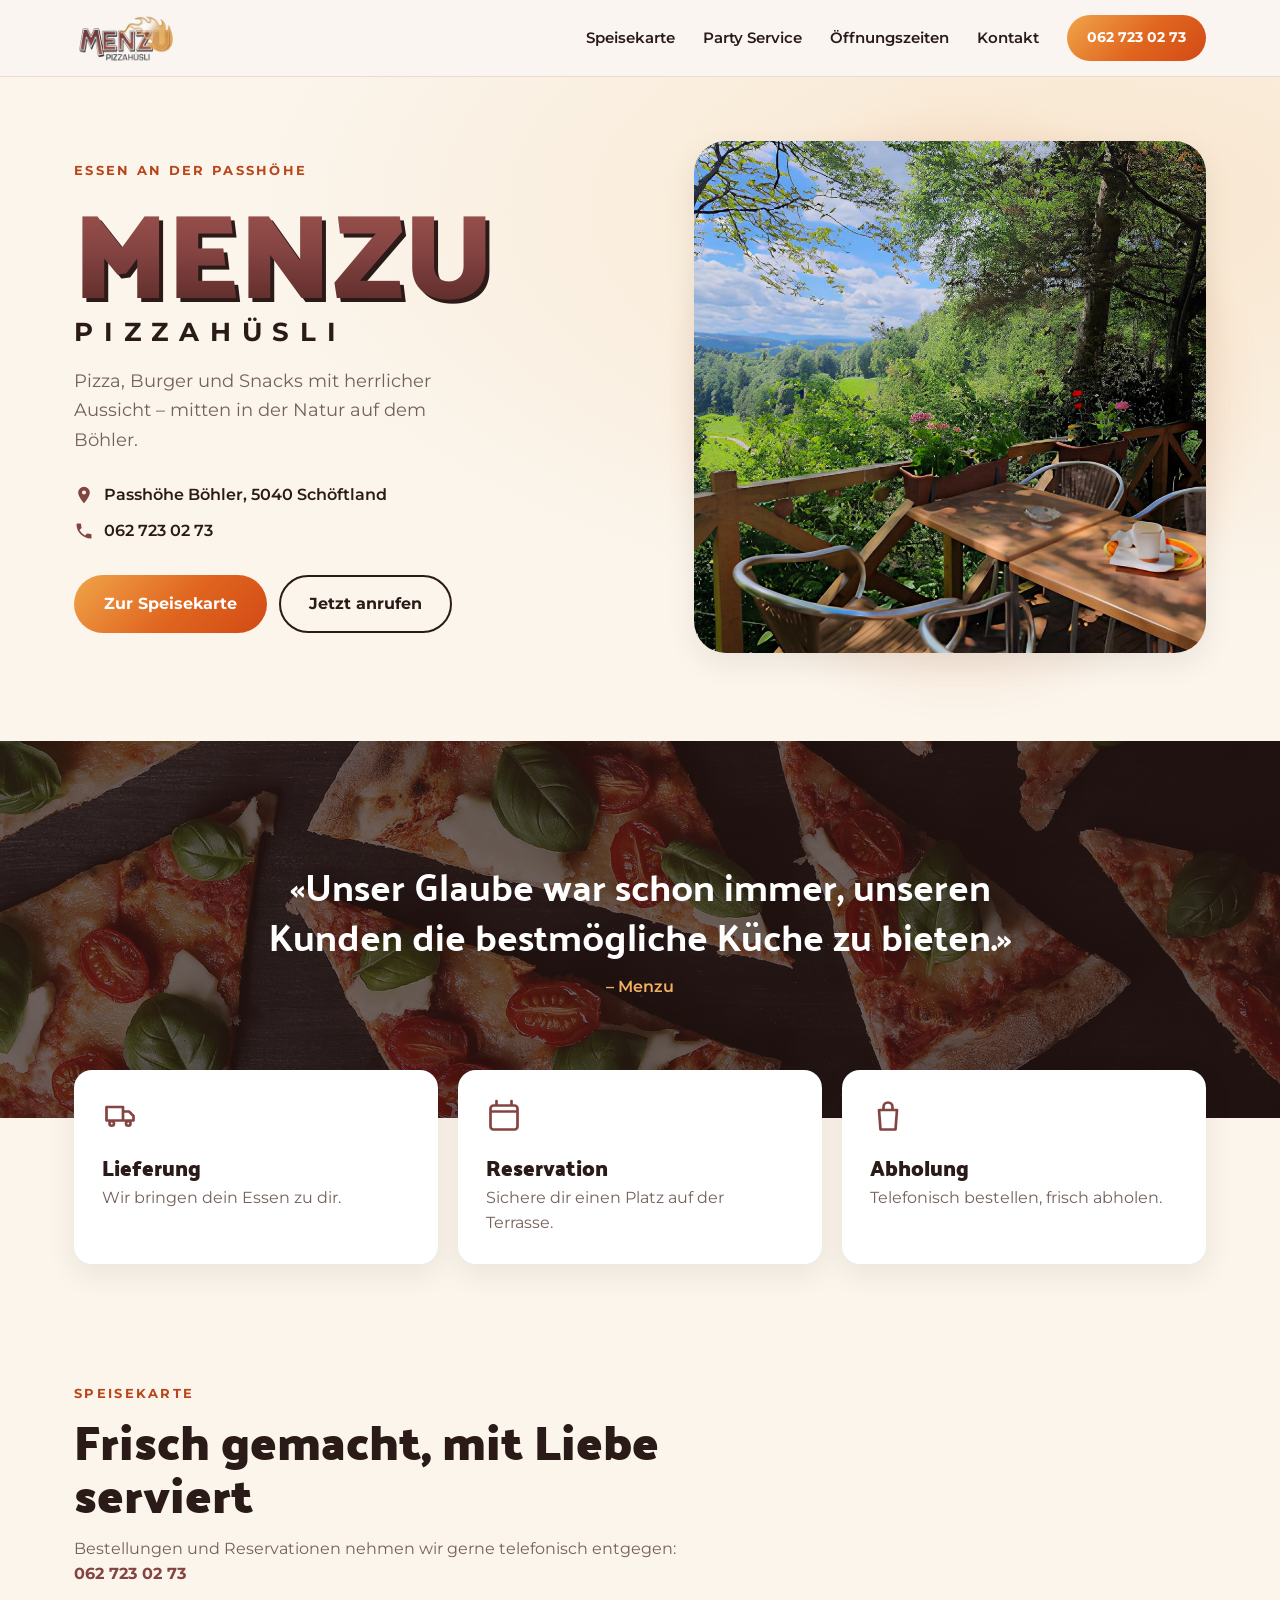
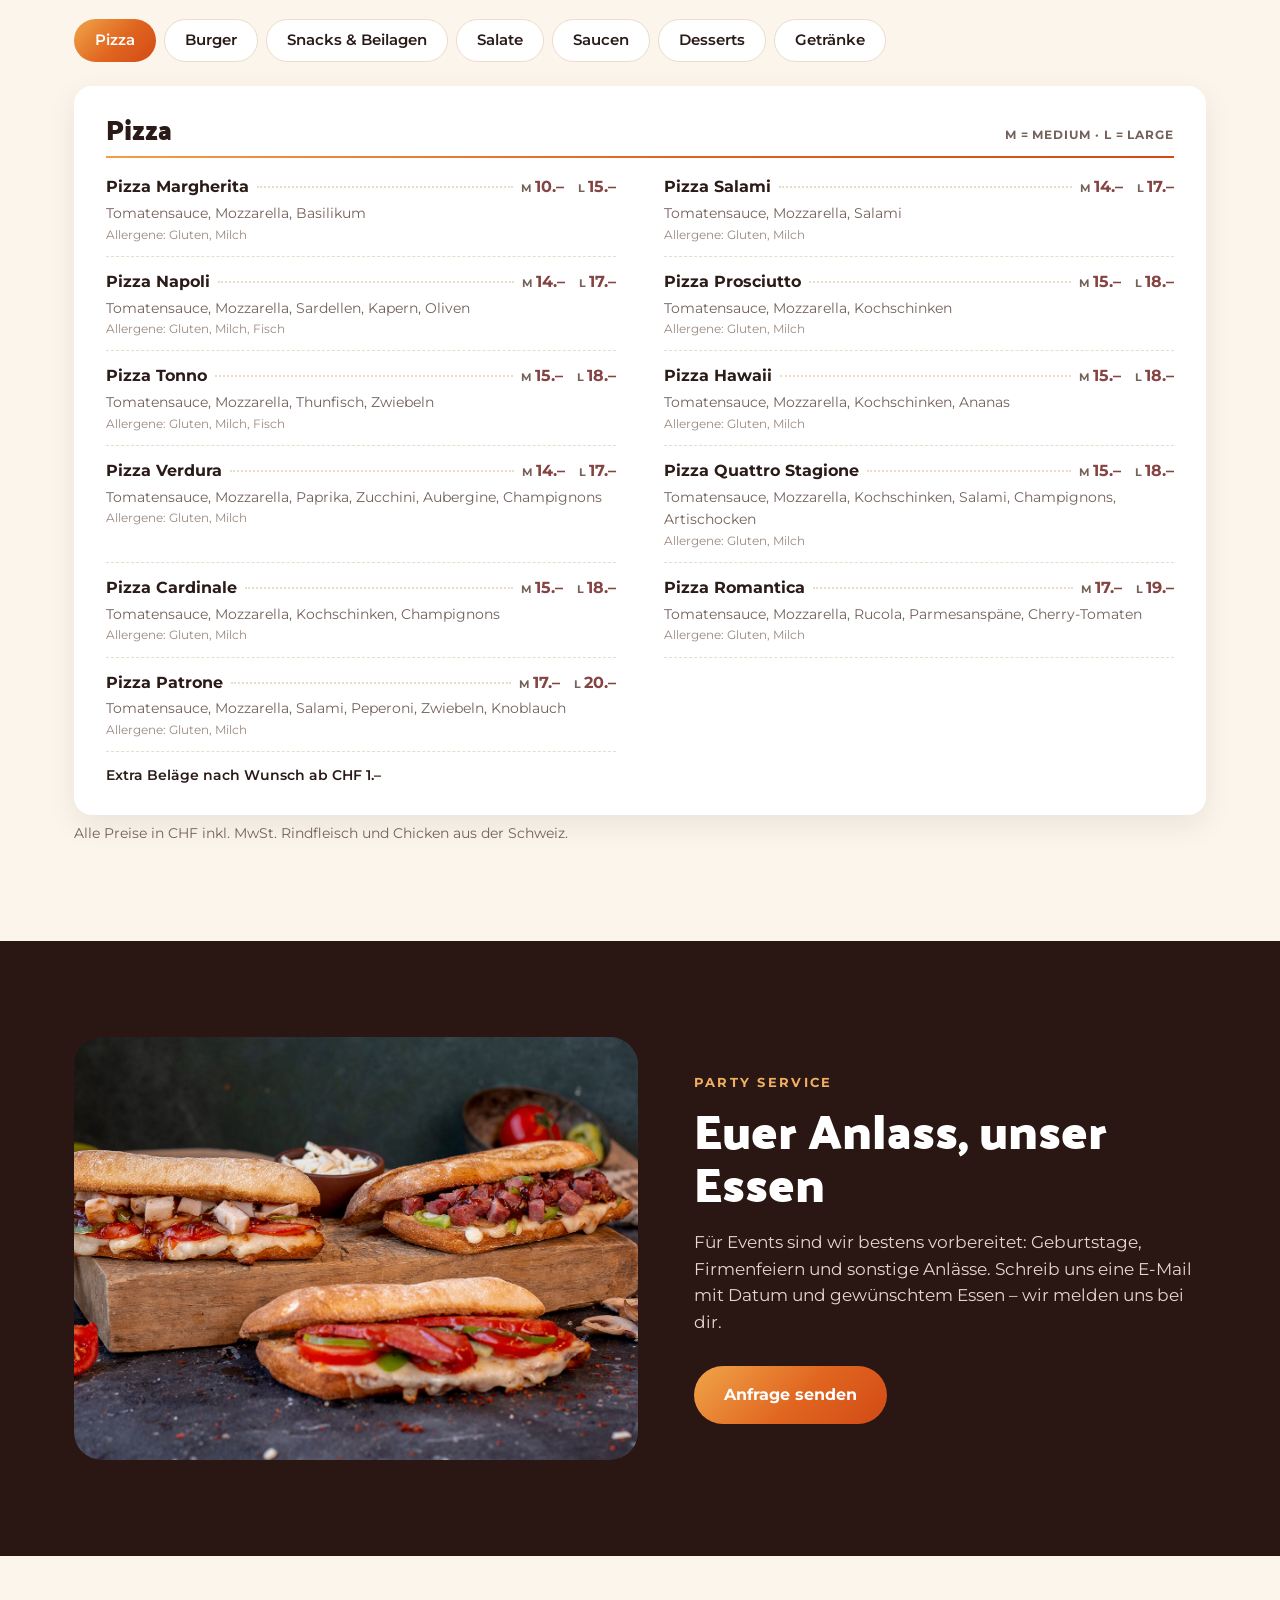
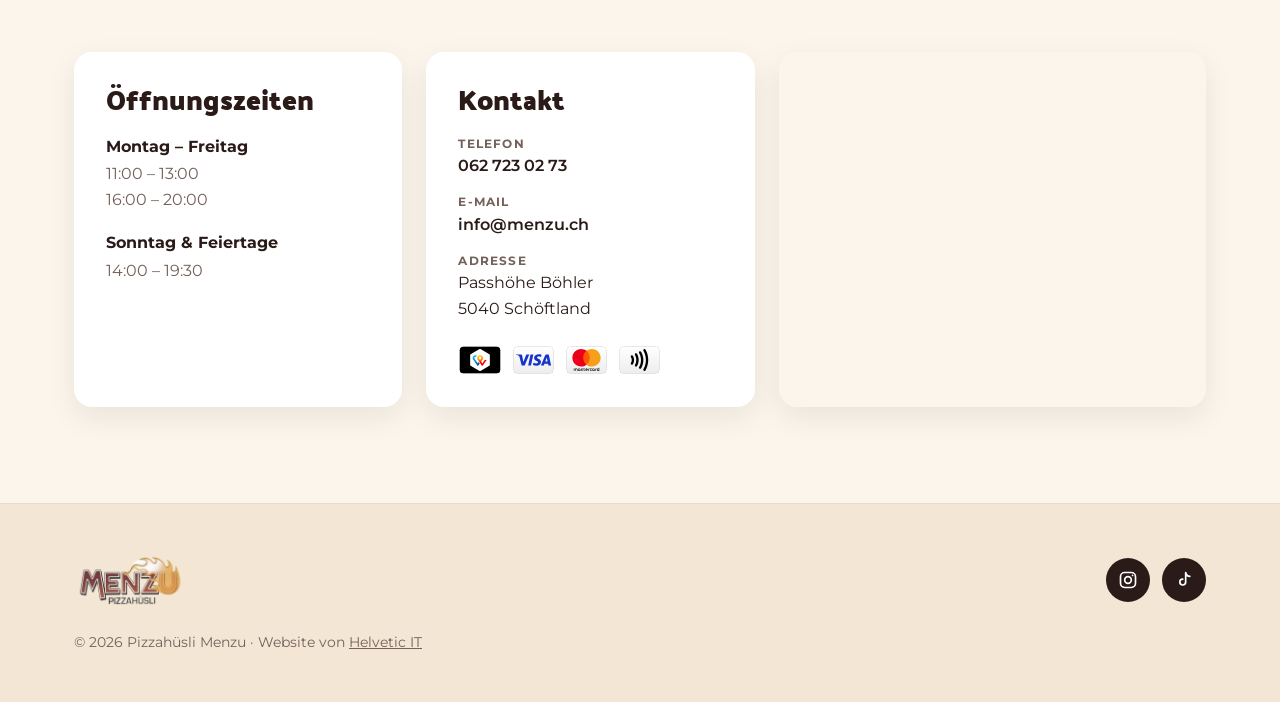
==== commit 8ee3eb74: "Theme site to logo colours and compact the menu Use the logo's maroon, dark outline and amber flame " ====
--- a/index.html
+++ b/index.html
@@ -16,8 +16,8 @@
       href="https://fonts.googleapis.com/css2?family=Montserrat:wght@400;500;600;700;800&family=Palanquin+Dark:wght@500;600;700&display=swap"
       rel="stylesheet"
     />
-    <link rel="stylesheet" href="css/style.css" />
-    <script src="js/main.js" defer></script>
+    <link rel="stylesheet" href="css/style.css?v=202610021226" />
+    <script src="js/main.js?v=202610021226" defer></script>
   </head>
   <body>
     <header class="site-header">
@@ -43,7 +43,7 @@
         <div class="container hero-inner">
           <div class="hero-text">
             <p class="eyebrow">Essen an der Passhöhe</p>
-            <h1>Pizzahüsli <span>Menzu</span></h1>
+            <h1><span class="h1-main">Menzu</span><span class="h1-sub">Pizzahüsli</span></h1>
             <p class="lead">
               Pizza, Burger und Snacks mit herrlicher Aussicht – mitten in der Natur auf dem Böhler.
             </p>
@@ -105,269 +105,269 @@
             <p>Bestellungen und Reservationen nehmen wir gerne telefonisch entgegen: <a href="tel:+41627230273">062 723 02 73</a></p>
           </div>
         </div>
-        <nav class="menu-nav" aria-label="Kategorien">
-          <div class="container menu-nav-inner">
-        <a href="#menu-pizza">Pizza</a>
-        <a href="#menu-burger">Burger</a>
-        <a href="#menu-sides">Snacks & Beilagen</a>
-        <a href="#menu-salad">Salate</a>
-        <a href="#menu-sauce">Saucen</a>
-        <a href="#menu-desserts">Desserts</a>
-        <a href="#menu-drinks">Getränke</a>
-          </div>
-        </nav>
-        <div class="container menu-grid">
-      <section class="menu-cat" id="menu-pizza">
-        <div class="menu-cat-head"><h3>Pizza</h3><span class="sizes"><span>Medium</span><span>Large</span></span></div>
-        <ul class="menu-list is-pizza">
-          <li>
-            <div class="row"><span class="name">Pizza Margherita</span><span class="dots"></span><span class="price">10.–</span><span class="price">15.–</span></div>
-            <p class="desc">Tomatensauce, Mozzarella, Basilikum</p>
-            <p class="allergens">Allergene: Gluten, Milch</p>
-          </li>
-          <li>
-            <div class="row"><span class="name">Pizza Salami</span><span class="dots"></span><span class="price">14.–</span><span class="price">17.–</span></div>
-            <p class="desc">Tomatensauce, Mozzarella, Salami</p>
-            <p class="allergens">Allergene: Gluten, Milch</p>
-          </li>
-          <li>
-            <div class="row"><span class="name">Pizza Napoli</span><span class="dots"></span><span class="price">14.–</span><span class="price">17.–</span></div>
-            <p class="desc">Tomatensauce, Mozzarella, Sardellen, Kapern, Oliven</p>
-            <p class="allergens">Allergene: Gluten, Milch, Fisch</p>
-          </li>
-          <li>
-            <div class="row"><span class="name">Pizza Prosciutto</span><span class="dots"></span><span class="price">15.–</span><span class="price">18.–</span></div>
-            <p class="desc">Tomatensauce, Mozzarella, Kochschinken</p>
-            <p class="allergens">Allergene: Gluten, Milch</p>
-          </li>
-          <li>
-            <div class="row"><span class="name">Pizza Tonno</span><span class="dots"></span><span class="price">15.–</span><span class="price">18.–</span></div>
-            <p class="desc">Tomatensauce, Mozzarella, Thunfisch, Zwiebeln</p>
-            <p class="allergens">Allergene: Gluten, Milch, Fisch</p>
-          </li>
-          <li>
-            <div class="row"><span class="name">Pizza Hawaii</span><span class="dots"></span><span class="price">15.–</span><span class="price">18.–</span></div>
-            <p class="desc">Tomatensauce, Mozzarella, Kochschinken, Ananas</p>
-            <p class="allergens">Allergene: Gluten, Milch</p>
-          </li>
-          <li>
-            <div class="row"><span class="name">Pizza Verdura</span><span class="dots"></span><span class="price">14.–</span><span class="price">17.–</span></div>
-            <p class="desc">Tomatensauce, Mozzarella, Paprika, Zucchini, Aubergine, Champignons</p>
-            <p class="allergens">Allergene: Gluten, Milch</p>
-          </li>
-          <li>
-            <div class="row"><span class="name">Pizza Quattro Stagione</span><span class="dots"></span><span class="price">15.–</span><span class="price">18.–</span></div>
-            <p class="desc">Tomatensauce, Mozzarella, Kochschinken, Salami, Champignons, Artischocken</p>
-            <p class="allergens">Allergene: Gluten, Milch</p>
-          </li>
-          <li>
-            <div class="row"><span class="name">Pizza Cardinale</span><span class="dots"></span><span class="price">15.–</span><span class="price">18.–</span></div>
-            <p class="desc">Tomatensauce, Mozzarella, Kochschinken, Champignons</p>
-            <p class="allergens">Allergene: Gluten, Milch</p>
-          </li>
-          <li>
-            <div class="row"><span class="name">Pizza Romantica</span><span class="dots"></span><span class="price">17.–</span><span class="price">19.–</span></div>
-            <p class="desc">Tomatensauce, Mozzarella, Rucola, Parmesanspäne, Cherry-Tomaten</p>
-            <p class="allergens">Allergene: Gluten, Milch</p>
-          </li>
-          <li>
-            <div class="row"><span class="name">Pizza Patrone</span><span class="dots"></span><span class="price">17.–</span><span class="price">20.–</span></div>
-            <p class="desc">Tomatensauce, Mozzarella, Salami, Peperoni, Zwiebeln, Knoblauch</p>
-            <p class="allergens">Allergene: Gluten, Milch</p>
-          </li>
-        </ul>
-        <p class="menu-note">Extra Beläge nach Wunsch ab CHF 1.–</p>
-      </section>
-      <section class="menu-cat" id="menu-burger">
-        <div class="menu-cat-head"><h3>Burger</h3></div>
-        <ul class="menu-list">
-          <li>
-            <div class="row"><span class="name">Creamy Hamburger</span><span class="dots"></span><span class="price">12.–</span></div>
-            <p class="desc">Rindfleisch 80g (Schweiz), Rucola, Gorgonzola, Röstzwiebeln oder Zwiebel, Preiselbeersauce oder Cocktail</p>
-            <p class="allergens">Allergene: Gluten, Milch, Ei</p>
-          </li>
-          <li>
-            <div class="row"><span class="name">Patrone Hamburger</span><span class="dots"></span><span class="price">12.–</span></div>
-            <p class="desc">Rindfleisch 80g (Schweiz), Zwiebeln, Gurken, Cheddar-Käse, Mayo</p>
-            <p class="allergens">Allergene: Gluten, Milch, Ei</p>
-          </li>
-          <li>
-            <div class="row"><span class="name">Zwiebel King</span><span class="dots"></span><span class="price">12.–</span></div>
-            <p class="desc">Rindfleisch 80g (Schweiz), Zwiebelringe, BBQ-Sauce, Cheddar-Käse</p>
-            <p class="allergens">Allergene: Gluten, Milch, Ei</p>
-          </li>
-          <li>
-            <div class="row"><span class="name">Camembert Burger (vegetarisch)</span><span class="dots"></span><span class="price">12.–</span></div>
-            <p class="desc">Camembert, Rucola, Preiselbeeren oder Cocktail</p>
-            <p class="allergens">Allergene: Gluten, Milch, Ei</p>
-          </li>
-          <li>
-            <div class="row"><span class="name">Chicken Burger</span><span class="dots"></span><span class="price">12.–</span></div>
-            <p class="desc">Chickennuggets (Schweiz), Rucola oder Eisberg, Mayo, Curry-Ketchup</p>
-            <p class="allergens">Allergene: Gluten, Milch, Ei</p>
-          </li>
-        </ul>
-      </section>
-      <section class="menu-cat" id="menu-sides">
-        <div class="menu-cat-head"><h3>Snacks & Beilagen</h3></div>
-        <ul class="menu-list">
-          <li>
-            <div class="row"><span class="name">Pommes Bowl Jalapenos</span><span class="dots"></span><span class="price">12.–</span></div>
-            <p class="desc">Pommes, Jalapenos, Cheddar-Sauce</p>
-            <p class="allergens">Allergene: Gluten</p>
-          </li>
-          <li>
-            <div class="row"><span class="name">Pommes Bowl BBQ Bacon</span><span class="dots"></span><span class="price">12.–</span></div>
-            <p class="desc">Pommes, Speck, Röstzwiebeln, BBQ Sauce</p>
-            <p class="allergens">Allergene: Gluten</p>
-          </li>
-          <li>
-            <div class="row"><span class="name">Pommes Bowl Guacamole</span><span class="dots"></span><span class="price">12.–</span></div>
-            <p class="desc">Pommes, Cocktail, Guacamole, Tomaten, Rucola oder Eisbergsalat oder Nüsslisalat</p>
-            <p class="allergens">Allergene: Gluten</p>
-          </li>
-          <li>
-            <div class="row"><span class="name">Mozzarella Sticks (7)</span><span class="dots"></span><span class="price">10.–</span></div>
-            <p class="allergens">Allergene: Gluten, Milch</p>
-          </li>
-          <li>
-            <div class="row"><span class="name">Onion Rings (7)</span><span class="dots"></span><span class="price">9.–</span></div>
-            <p class="allergens">Allergene: Gluten</p>
-          </li>
-          <li>
-            <div class="row"><span class="name">Camembert Beeren (7)</span><span class="dots"></span><span class="price">10.–</span></div>
-            <p class="allergens">Allergene: Gluten, Milch</p>
-          </li>
-          <li>
-            <div class="row"><span class="name">Chicken Wings (7)</span><span class="dots"></span><span class="price">12.–</span></div>
-            <p class="allergens">Allergene: Gluten</p>
-          </li>
-          <li>
-            <div class="row"><span class="name">Beilage Pommes</span><span class="dots"></span><span class="price">8.–</span></div>
-            <p class="allergens">Allergene: Gluten</p>
-          </li>
-        </ul>
-      </section>
-      <section class="menu-cat" id="menu-salad">
-        <div class="menu-cat-head"><h3>Salate</h3></div>
-        <ul class="menu-list">
-          <li>
-            <div class="row"><span class="name">Chabis-Rübli Salat mit eigener Sauce</span><span class="dots"></span><span class="price">10.–</span></div>
-            <p class="allergens">Allergene: Senf</p>
-          </li>
-          <li>
-            <div class="row"><span class="name">Grüner Salat</span><span class="dots"></span><span class="price">10.–</span></div>
-          </li>
-          <li>
-            <div class="row"><span class="name">Thonsalat</span><span class="dots"></span><span class="price">10.–</span></div>
-            <p class="allergens">Allergene: Fisch</p>
-          </li>
-          <li>
-            <div class="row"><span class="name">Gemischter Salat</span><span class="dots"></span><span class="price">10.–</span></div>
-          </li>
-          <li>
-            <div class="row"><span class="name">Mozzarella-Tomaten Salat</span><span class="dots"></span><span class="price">10.–</span></div>
-            <p class="allergens">Allergene: Milch</p>
-          </li>
-          <li>
-            <div class="row"><span class="name">Pastasalat</span><span class="dots"></span><span class="price">10.–</span></div>
-            <p class="desc">Nudeln, Gemüse, hausgemachtes Dressing</p>
-            <p class="allergens">Allergene: Gluten, Ei</p>
-          </li>
-          <li>
-            <div class="row"><span class="name">Südfleischsalat</span><span class="dots"></span><span class="price">12.–</span></div>
-            <p class="desc">Schweizer Fleisch</p>
-          </li>
-        </ul>
-      </section>
-      <section class="menu-cat" id="menu-sauce">
-        <div class="menu-cat-head"><h3>Saucen</h3></div>
-        <ul class="menu-list">
-          <li>
-            <div class="row"><span class="name">Korean BBQ Sauce</span><span class="dots"></span><span class="price">3.–</span></div>
-            <p class="allergens">Allergene: Soja, Sesam</p>
-          </li>
-          <li>
-            <div class="row"><span class="name">Guacamole Sauce</span><span class="dots"></span><span class="price">3.–</span></div>
-          </li>
-          <li>
-            <div class="row"><span class="name">Ketchup</span><span class="dots"></span><span class="price">3.–</span></div>
-          </li>
-          <li>
-            <div class="row"><span class="name">Cocktail Sauce</span><span class="dots"></span><span class="price">3.–</span></div>
-            <p class="allergens">Allergene: Ei</p>
-          </li>
-          <li>
-            <div class="row"><span class="name">Mayo</span><span class="dots"></span><span class="price">3.–</span></div>
-            <p class="allergens">Allergene: Ei</p>
-          </li>
-          <li>
-            <div class="row"><span class="name">Knoblauch Sauce</span><span class="dots"></span><span class="price">3.–</span></div>
-            <p class="allergens">Allergene: Ei, Milch</p>
-          </li>
-        </ul>
-      </section>
-      <section class="menu-cat" id="menu-desserts">
-        <div class="menu-cat-head"><h3>Desserts</h3></div>
-        <ul class="menu-list">
-          <li>
-            <div class="row"><span class="name">Extreme</span><span class="dots"></span><span class="price">3.50</span></div>
-            <p class="allergens">Allergene: Milch, Ei, Gluten</p>
-          </li>
-          <li>
-            <div class="row"><span class="name">Mega Almond</span><span class="dots"></span><span class="price">3.50</span></div>
-            <p class="allergens">Allergene: Milch, Ei, Gluten, Nüsse</p>
-          </li>
-          <li>
-            <div class="row"><span class="name">Ben &amp; Jerry's diverse Sorten</span><span class="dots"></span><span class="price">5.–</span></div>
-            <p class="allergens">Allergene: Milch, Ei, Gluten, Nüsse</p>
-          </li>
-          <li>
-            <div class="row"><span class="name">Tiramisu</span><span class="dots"></span><span class="price">6.–</span></div>
-            <p class="allergens">Allergene: Milch, Ei, Gluten</p>
-          </li>
-          <li>
-            <div class="row"><span class="name">Schoggimousse</span><span class="dots"></span><span class="price">6.–</span></div>
-            <p class="allergens">Allergene: Milch, Ei</p>
-          </li>
-        </ul>
-      </section>
-      <section class="menu-cat" id="menu-drinks">
-        <div class="menu-cat-head"><h3>Getränke</h3></div>
-        <ul class="menu-list">
-          <li>
-            <div class="row"><span class="name">Cola 0.5L</span><span class="dots"></span><span class="price">4.–</span></div>
-          </li>
-          <li>
-            <div class="row"><span class="name">Cola 0.33L</span><span class="dots"></span><span class="price">3.–</span></div>
-          </li>
-          <li>
-            <div class="row"><span class="name">Ice Tea 0.5L</span><span class="dots"></span><span class="price">4.–</span></div>
-          </li>
-          <li>
-            <div class="row"><span class="name">Ice Tea 0.33L</span><span class="dots"></span><span class="price">3.–</span></div>
-          </li>
-          <li>
-            <div class="row"><span class="name">Red Bull 0.25L</span><span class="dots"></span><span class="price">5.–</span></div>
-          </li>
-          <li>
-            <div class="row"><span class="name">Mineralwasser mit Kohlensäure 0.5L</span><span class="dots"></span><span class="price">4.–</span></div>
-          </li>
-          <li>
-            <div class="row"><span class="name">Mineralwasser ohne Kohlensäure 0.5L</span><span class="dots"></span><span class="price">4.–</span></div>
-          </li>
-          <li>
-            <div class="row"><span class="name">Bier Feldschlösschen 0.5L</span><span class="dots"></span><span class="price">4.–</span></div>
-            <p class="allergens">Allergene: Gluten</p>
-          </li>
-          <li>
-            <div class="row"><span class="name">Fanta 0.5L</span><span class="dots"></span><span class="price">4.–</span></div>
-          </li>
-          <li>
-            <div class="row"><span class="name">Fanta 0.33L</span><span class="dots"></span><span class="price">3.–</span></div>
-          </li>
-        </ul>
-      </section>
+        <div class="container">
+          <nav class="menu-nav" role="tablist" aria-label="Kategorien">
+            <a href="#menu-pizza" role="tab" aria-controls="menu-pizza">Pizza</a>
+            <a href="#menu-burger" role="tab" aria-controls="menu-burger">Burger</a>
+            <a href="#menu-sides" role="tab" aria-controls="menu-sides">Snacks & Beilagen</a>
+            <a href="#menu-salad" role="tab" aria-controls="menu-salad">Salate</a>
+            <a href="#menu-sauce" role="tab" aria-controls="menu-sauce">Saucen</a>
+            <a href="#menu-desserts" role="tab" aria-controls="menu-desserts">Desserts</a>
+            <a href="#menu-drinks" role="tab" aria-controls="menu-drinks">Getränke</a>
+          </nav>
+          <div class="menu-panels">
+          <section class="menu-cat" id="menu-pizza" role="tabpanel">
+            <div class="menu-cat-head"><h3>Pizza</h3><span class="sizes">M = Medium · L = Large</span></div>
+            <ul class="menu-list is-pizza">
+              <li>
+                <div class="row"><span class="name">Pizza Margherita</span><span class="dots"></span><span class="price"><small>M</small>10.–</span><span class="price"><small>L</small>15.–</span></div>
+                <p class="desc">Tomatensauce, Mozzarella, Basilikum</p>
+                <p class="allergens">Gluten, Milch</p>
+              </li>
+              <li>
+                <div class="row"><span class="name">Pizza Salami</span><span class="dots"></span><span class="price"><small>M</small>14.–</span><span class="price"><small>L</small>17.–</span></div>
+                <p class="desc">Tomatensauce, Mozzarella, Salami</p>
+                <p class="allergens">Gluten, Milch</p>
+              </li>
+              <li>
+                <div class="row"><span class="name">Pizza Napoli</span><span class="dots"></span><span class="price"><small>M</small>14.–</span><span class="price"><small>L</small>17.–</span></div>
+                <p class="desc">Tomatensauce, Mozzarella, Sardellen, Kapern, Oliven</p>
+                <p class="allergens">Gluten, Milch, Fisch</p>
+              </li>
+              <li>
+                <div class="row"><span class="name">Pizza Prosciutto</span><span class="dots"></span><span class="price"><small>M</small>15.–</span><span class="price"><small>L</small>18.–</span></div>
+                <p class="desc">Tomatensauce, Mozzarella, Kochschinken</p>
+                <p class="allergens">Gluten, Milch</p>
+              </li>
+              <li>
+                <div class="row"><span class="name">Pizza Tonno</span><span class="dots"></span><span class="price"><small>M</small>15.–</span><span class="price"><small>L</small>18.–</span></div>
+                <p class="desc">Tomatensauce, Mozzarella, Thunfisch, Zwiebeln</p>
+                <p class="allergens">Gluten, Milch, Fisch</p>
+              </li>
+              <li>
+                <div class="row"><span class="name">Pizza Hawaii</span><span class="dots"></span><span class="price"><small>M</small>15.–</span><span class="price"><small>L</small>18.–</span></div>
+                <p class="desc">Tomatensauce, Mozzarella, Kochschinken, Ananas</p>
+                <p class="allergens">Gluten, Milch</p>
+              </li>
+              <li>
+                <div class="row"><span class="name">Pizza Verdura</span><span class="dots"></span><span class="price"><small>M</small>14.–</span><span class="price"><small>L</small>17.–</span></div>
+                <p class="desc">Tomatensauce, Mozzarella, Paprika, Zucchini, Aubergine, Champignons</p>
+                <p class="allergens">Gluten, Milch</p>
+              </li>
+              <li>
+                <div class="row"><span class="name">Pizza Quattro Stagione</span><span class="dots"></span><span class="price"><small>M</small>15.–</span><span class="price"><small>L</small>18.–</span></div>
+                <p class="desc">Tomatensauce, Mozzarella, Kochschinken, Salami, Champignons, Artischocken</p>
+                <p class="allergens">Gluten, Milch</p>
+              </li>
+              <li>
+                <div class="row"><span class="name">Pizza Cardinale</span><span class="dots"></span><span class="price"><small>M</small>15.–</span><span class="price"><small>L</small>18.–</span></div>
+                <p class="desc">Tomatensauce, Mozzarella, Kochschinken, Champignons</p>
+                <p class="allergens">Gluten, Milch</p>
+              </li>
+              <li>
+                <div class="row"><span class="name">Pizza Romantica</span><span class="dots"></span><span class="price"><small>M</small>17.–</span><span class="price"><small>L</small>19.–</span></div>
+                <p class="desc">Tomatensauce, Mozzarella, Rucola, Parmesanspäne, Cherry-Tomaten</p>
+                <p class="allergens">Gluten, Milch</p>
+              </li>
+              <li>
+                <div class="row"><span class="name">Pizza Patrone</span><span class="dots"></span><span class="price"><small>M</small>17.–</span><span class="price"><small>L</small>20.–</span></div>
+                <p class="desc">Tomatensauce, Mozzarella, Salami, Peperoni, Zwiebeln, Knoblauch</p>
+                <p class="allergens">Gluten, Milch</p>
+              </li>
+            </ul>
+            <p class="menu-note">Extra Beläge nach Wunsch ab CHF 1.–</p>
+          </section>
+          <section class="menu-cat" id="menu-burger" role="tabpanel">
+            <div class="menu-cat-head"><h3>Burger</h3></div>
+            <ul class="menu-list">
+              <li>
+                <div class="row"><span class="name">Creamy Hamburger</span><span class="dots"></span><span class="price">12.–</span></div>
+                <p class="desc">Rindfleisch 80g (Schweiz), Rucola, Gorgonzola, Röstzwiebeln oder Zwiebel, Preiselbeersauce oder Cocktail</p>
+                <p class="allergens">Gluten, Milch, Ei</p>
+              </li>
+              <li>
+                <div class="row"><span class="name">Patrone Hamburger</span><span class="dots"></span><span class="price">12.–</span></div>
+                <p class="desc">Rindfleisch 80g (Schweiz), Zwiebeln, Gurken, Cheddar-Käse, Mayo</p>
+                <p class="allergens">Gluten, Milch, Ei</p>
+              </li>
+              <li>
+                <div class="row"><span class="name">Zwiebel King</span><span class="dots"></span><span class="price">12.–</span></div>
+                <p class="desc">Rindfleisch 80g (Schweiz), Zwiebelringe, BBQ-Sauce, Cheddar-Käse</p>
+                <p class="allergens">Gluten, Milch, Ei</p>
+              </li>
+              <li>
+                <div class="row"><span class="name">Camembert Burger (vegetarisch)</span><span class="dots"></span><span class="price">12.–</span></div>
+                <p class="desc">Camembert, Rucola, Preiselbeeren oder Cocktail</p>
+                <p class="allergens">Gluten, Milch, Ei</p>
+              </li>
+              <li>
+                <div class="row"><span class="name">Chicken Burger</span><span class="dots"></span><span class="price">12.–</span></div>
+                <p class="desc">Chickennuggets (Schweiz), Rucola oder Eisberg, Mayo, Curry-Ketchup</p>
+                <p class="allergens">Gluten, Milch, Ei</p>
+              </li>
+            </ul>
+          </section>
+          <section class="menu-cat" id="menu-sides" role="tabpanel">
+            <div class="menu-cat-head"><h3>Snacks & Beilagen</h3></div>
+            <ul class="menu-list">
+              <li>
+                <div class="row"><span class="name">Pommes Bowl Jalapenos</span><span class="dots"></span><span class="price">12.–</span></div>
+                <p class="desc">Pommes, Jalapenos, Cheddar-Sauce</p>
+                <p class="allergens">Gluten</p>
+              </li>
+              <li>
+                <div class="row"><span class="name">Pommes Bowl BBQ Bacon</span><span class="dots"></span><span class="price">12.–</span></div>
+                <p class="desc">Pommes, Speck, Röstzwiebeln, BBQ Sauce</p>
+                <p class="allergens">Gluten</p>
+              </li>
+              <li>
+                <div class="row"><span class="name">Pommes Bowl Guacamole</span><span class="dots"></span><span class="price">12.–</span></div>
+                <p class="desc">Pommes, Cocktail, Guacamole, Tomaten, Rucola oder Eisbergsalat oder Nüsslisalat</p>
+                <p class="allergens">Gluten</p>
+              </li>
+              <li>
+                <div class="row"><span class="name">Mozzarella Sticks (7)</span><span class="dots"></span><span class="price">10.–</span></div>
+                <p class="allergens">Gluten, Milch</p>
+              </li>
+              <li>
+                <div class="row"><span class="name">Onion Rings (7)</span><span class="dots"></span><span class="price">9.–</span></div>
+                <p class="allergens">Gluten</p>
+              </li>
+              <li>
+                <div class="row"><span class="name">Camembert Beeren (7)</span><span class="dots"></span><span class="price">10.–</span></div>
+                <p class="allergens">Gluten, Milch</p>
+              </li>
+              <li>
+                <div class="row"><span class="name">Chicken Wings (7)</span><span class="dots"></span><span class="price">12.–</span></div>
+                <p class="allergens">Gluten</p>
+              </li>
+              <li>
+                <div class="row"><span class="name">Beilage Pommes</span><span class="dots"></span><span class="price">8.–</span></div>
+                <p class="allergens">Gluten</p>
+              </li>
+            </ul>
+          </section>
+          <section class="menu-cat" id="menu-salad" role="tabpanel">
+            <div class="menu-cat-head"><h3>Salate</h3></div>
+            <ul class="menu-list">
+              <li>
+                <div class="row"><span class="name">Chabis-Rübli Salat mit eigener Sauce</span><span class="dots"></span><span class="price">10.–</span></div>
+                <p class="allergens">Senf</p>
+              </li>
+              <li>
+                <div class="row"><span class="name">Grüner Salat</span><span class="dots"></span><span class="price">10.–</span></div>
+              </li>
+              <li>
+                <div class="row"><span class="name">Thonsalat</span><span class="dots"></span><span class="price">10.–</span></div>
+                <p class="allergens">Fisch</p>
+              </li>
+              <li>
+                <div class="row"><span class="name">Gemischter Salat</span><span class="dots"></span><span class="price">10.–</span></div>
+              </li>
+              <li>
+                <div class="row"><span class="name">Mozzarella-Tomaten Salat</span><span class="dots"></span><span class="price">10.–</span></div>
+                <p class="allergens">Milch</p>
+              </li>
+              <li>
+                <div class="row"><span class="name">Pastasalat</span><span class="dots"></span><span class="price">10.–</span></div>
+                <p class="desc">Nudeln, Gemüse, hausgemachtes Dressing</p>
+                <p class="allergens">Gluten, Ei</p>
+              </li>
+              <li>
+                <div class="row"><span class="name">Südfleischsalat</span><span class="dots"></span><span class="price">12.–</span></div>
+                <p class="desc">Schweizer Fleisch</p>
+              </li>
+            </ul>
+          </section>
+          <section class="menu-cat" id="menu-sauce" role="tabpanel">
+            <div class="menu-cat-head"><h3>Saucen</h3></div>
+            <ul class="menu-list">
+              <li>
+                <div class="row"><span class="name">Korean BBQ Sauce</span><span class="dots"></span><span class="price">3.–</span></div>
+                <p class="allergens">Soja, Sesam</p>
+              </li>
+              <li>
+                <div class="row"><span class="name">Guacamole Sauce</span><span class="dots"></span><span class="price">3.–</span></div>
+              </li>
+              <li>
+                <div class="row"><span class="name">Ketchup</span><span class="dots"></span><span class="price">3.–</span></div>
+              </li>
+              <li>
+                <div class="row"><span class="name">Cocktail Sauce</span><span class="dots"></span><span class="price">3.–</span></div>
+                <p class="allergens">Ei</p>
+              </li>
+              <li>
+                <div class="row"><span class="name">Mayo</span><span class="dots"></span><span class="price">3.–</span></div>
+                <p class="allergens">Ei</p>
+              </li>
+              <li>
+                <div class="row"><span class="name">Knoblauch Sauce</span><span class="dots"></span><span class="price">3.–</span></div>
+                <p class="allergens">Ei, Milch</p>
+              </li>
+            </ul>
+          </section>
+          <section class="menu-cat" id="menu-desserts" role="tabpanel">
+            <div class="menu-cat-head"><h3>Desserts</h3></div>
+            <ul class="menu-list">
+              <li>
+                <div class="row"><span class="name">Extreme</span><span class="dots"></span><span class="price">3.50</span></div>
+                <p class="allergens">Milch, Ei, Gluten</p>
+              </li>
+              <li>
+                <div class="row"><span class="name">Mega Almond</span><span class="dots"></span><span class="price">3.50</span></div>
+                <p class="allergens">Milch, Ei, Gluten, Nüsse</p>
+              </li>
+              <li>
+                <div class="row"><span class="name">Ben &amp; Jerry's diverse Sorten</span><span class="dots"></span><span class="price">5.–</span></div>
+                <p class="allergens">Milch, Ei, Gluten, Nüsse</p>
+              </li>
+              <li>
+                <div class="row"><span class="name">Tiramisu</span><span class="dots"></span><span class="price">6.–</span></div>
+                <p class="allergens">Milch, Ei, Gluten</p>
+              </li>
+              <li>
+                <div class="row"><span class="name">Schoggimousse</span><span class="dots"></span><span class="price">6.–</span></div>
+                <p class="allergens">Milch, Ei</p>
+              </li>
+            </ul>
+          </section>
+          <section class="menu-cat" id="menu-drinks" role="tabpanel">
+            <div class="menu-cat-head"><h3>Getränke</h3></div>
+            <ul class="menu-list">
+              <li>
+                <div class="row"><span class="name">Cola 0.5L</span><span class="dots"></span><span class="price">4.–</span></div>
+              </li>
+              <li>
+                <div class="row"><span class="name">Cola 0.33L</span><span class="dots"></span><span class="price">3.–</span></div>
+              </li>
+              <li>
+                <div class="row"><span class="name">Ice Tea 0.5L</span><span class="dots"></span><span class="price">4.–</span></div>
+              </li>
+              <li>
+                <div class="row"><span class="name">Ice Tea 0.33L</span><span class="dots"></span><span class="price">3.–</span></div>
+              </li>
+              <li>
+                <div class="row"><span class="name">Red Bull 0.25L</span><span class="dots"></span><span class="price">5.–</span></div>
+              </li>
+              <li>
+                <div class="row"><span class="name">Mineralwasser mit Kohlensäure 0.5L</span><span class="dots"></span><span class="price">4.–</span></div>
+              </li>
+              <li>
+                <div class="row"><span class="name">Mineralwasser ohne Kohlensäure 0.5L</span><span class="dots"></span><span class="price">4.–</span></div>
+              </li>
+              <li>
+                <div class="row"><span class="name">Bier Feldschlösschen 0.5L</span><span class="dots"></span><span class="price">4.–</span></div>
+                <p class="allergens">Gluten</p>
+              </li>
+              <li>
+                <div class="row"><span class="name">Fanta 0.5L</span><span class="dots"></span><span class="price">4.–</span></div>
+              </li>
+              <li>
+                <div class="row"><span class="name">Fanta 0.33L</span><span class="dots"></span><span class="price">3.–</span></div>
+              </li>
+            </ul>
+          </section>
+          </div>
         </div>
         <p class="container menu-footnote">Alle Preise in CHF inkl. MwSt. Rindfleisch und Chicken aus der Schweiz.</p>
       </section>
--- a/css/style.css
+++ b/css/style.css
@@ -1,12 +1,17 @@
 :root {
-  --orange: #e73d0c;
-  --orange-dark: #c4320a;
-  --ink: #1f1b18;
-  --muted: #6b625b;
-  --cream: #faf6f1;
-  --sand: #f1e9df;
-  --dark: #1c1917;
-  --line: #e4d9cc;
+  /* Colours taken from the logo: maroon letters, dark outline, amber flame */
+  --orange: #d9561a;
+  --orange-dark: #b8461a;
+  --flame: linear-gradient(135deg, #f0a54a 0%, #e0651f 55%, #d24a16 100%);
+  --amber: #f0b062;
+  --brown: #844442;
+  --brown-dark: #5c2b29;
+  --ink: #2b1b18;
+  --muted: #74615a;
+  --cream: #fbf5ec;
+  --sand: #f3e6d4;
+  --dark: #2a1714;
+  --line: #eadccb;
   --radius: 18px;
   --shadow: 0 10px 30px rgba(31, 27, 24, 0.08);
   --header-h: 76px;
@@ -22,7 +27,7 @@
 
 html {
   scroll-behavior: smooth;
-  scroll-padding-top: calc(var(--header-h) + 64px);
+  scroll-padding-top: calc(var(--header-h) + 16px);
 }
 
 body {
@@ -45,6 +50,10 @@
   color: inherit;
 }
 
+a[href^="tel:"] {
+  white-space: nowrap;
+}
+
 h1,
 h2,
 h3 {
@@ -66,7 +75,7 @@
   font-weight: 700;
   letter-spacing: 0.18em;
   text-transform: uppercase;
-  color: var(--orange);
+  color: var(--orange-dark);
 }
 
 /* Buttons */
@@ -76,9 +85,9 @@
   justify-content: center;
   gap: 8px;
   padding: 14px 28px;
-  border: 2px solid var(--orange);
+  border: 2px solid transparent;
   border-radius: 999px;
-  background: var(--orange);
+  background: var(--flame) border-box;
   color: #fff;
   font-weight: 700;
   text-decoration: none;
@@ -86,9 +95,8 @@
 }
 
 .btn:hover {
-  background: var(--orange-dark);
-  border-color: var(--orange-dark);
   transform: translateY(-1px);
+  box-shadow: 0 8px 20px rgba(224, 101, 31, 0.35);
 }
 
 .btn-ghost {
@@ -144,7 +152,7 @@
 }
 
 .site-nav a:not(.btn):hover {
-  color: var(--orange);
+  color: var(--brown);
 }
 
 .nav-toggle {
@@ -180,6 +188,7 @@
 .hero {
   padding: 64px 0 88px;
   overflow-x: clip;
+  background: radial-gradient(ellipse at 85% 20%, rgba(240, 176, 98, 0.22), transparent 55%);
 }
 
 .hero-inner {
@@ -190,14 +199,30 @@
 }
 
 .hero h1 {
-  font-size: clamp(2.8rem, 6vw, 4.8rem);
   text-transform: uppercase;
-  letter-spacing: -0.01em;
-}
-
-.hero h1 span {
+}
+
+/* Mirrors the logo: big maroon MENZU with a dark offset, PIZZAHÜSLI spaced out below */
+.h1-main {
   display: block;
-  color: var(--orange);
+  font-size: clamp(4.2rem, 11vw, 7.5rem);
+  line-height: 0.95;
+  letter-spacing: 0.01em;
+  background: linear-gradient(180deg, #a0544f 0%, var(--brown) 50%, var(--brown-dark) 100%);
+  -webkit-background-clip: text;
+  background-clip: text;
+  color: transparent;
+  filter: drop-shadow(4px 4px 0 var(--ink));
+}
+
+.h1-sub {
+  display: block;
+  margin-top: 10px;
+  font-family: var(--font-body);
+  font-size: clamp(1.05rem, 2.4vw, 1.6rem);
+  font-weight: 700;
+  letter-spacing: 0.42em;
+  color: var(--ink);
 }
 
 .lead {
@@ -229,7 +254,7 @@
 .hero-facts svg {
   width: 20px;
   height: 20px;
-  fill: var(--orange);
+  fill: var(--brown);
   flex-shrink: 0;
 }
 
@@ -244,13 +269,14 @@
   position: relative;
 }
 
+/* Flame glow behind the photo */
 .hero-image::before {
   content: "";
   position: absolute;
-  inset: 24px -24px -24px 24px;
-  border-radius: 32px;
-  background: var(--orange);
-  opacity: 0.12;
+  inset: -8% -10% -12% -6%;
+  border-radius: 50%;
+  background: radial-gradient(closest-side, rgba(240, 165, 74, 0.55), rgba(224, 101, 31, 0.18) 60%, transparent);
+  filter: blur(8px);
 }
 
 .hero-image img {
@@ -266,7 +292,7 @@
 .quote-band {
   position: relative;
   padding: 120px 0;
-  background: linear-gradient(rgba(20, 16, 14, 0.62), rgba(20, 16, 14, 0.62)),
+  background: linear-gradient(rgba(42, 23, 20, 0.68), rgba(42, 23, 20, 0.68)),
     url("../images/jhjhjh-min.jpg") center / cover;
   color: #fff;
   text-align: center;
@@ -287,7 +313,7 @@
   font-size: 1rem;
   font-style: normal;
   font-weight: 600;
-  color: #ffb79c;
+  color: var(--amber);
 }
 
 /* Services */
@@ -315,7 +341,7 @@
   height: 36px;
   margin-bottom: 14px;
   fill: none;
-  stroke: var(--orange);
+  stroke: var(--brown);
   stroke-width: 1.8;
   stroke-linecap: round;
   stroke-linejoin: round;
@@ -350,73 +376,60 @@
 }
 
 .section-head a {
-  color: var(--orange);
+  color: var(--brown);
   font-weight: 700;
   text-decoration: none;
 }
 
 .menu-nav {
-  position: sticky;
-  top: var(--header-h);
-  z-index: 40;
-  background: var(--cream);
-  border-bottom: 1px solid var(--line);
-  margin-bottom: 40px;
-}
-
-.menu-nav-inner {
-  display: flex;
+  display: flex;
+  flex-wrap: wrap;
   gap: 8px;
-  padding-top: 12px;
-  padding-bottom: 12px;
-  overflow-x: auto;
-  scrollbar-width: none;
-}
-
-.menu-nav-inner::-webkit-scrollbar {
-  display: none;
+  margin-bottom: 24px;
 }
 
 .menu-nav a {
-  flex-shrink: 0;
-  padding: 8px 18px;
+  padding: 9px 20px;
   border: 1px solid var(--line);
   border-radius: 999px;
   background: #fff;
-  font-size: 0.9rem;
+  font-size: 0.92rem;
   font-weight: 600;
   text-decoration: none;
   transition: background 0.2s, color 0.2s, border-color 0.2s;
 }
 
 .menu-nav a:hover {
-  background: var(--orange);
-  border-color: var(--orange);
+  border-color: var(--brown);
+}
+
+.menu-nav a[aria-selected="true"] {
+  background: var(--flame) border-box;
+  border-color: transparent;
   color: #fff;
 }
 
-.menu-grid {
-  columns: 2;
-  column-gap: 32px;
-}
-
 .menu-cat {
-  break-inside: avoid;
-  margin-bottom: 32px;
-  padding: 32px;
+  margin-bottom: 24px;
+  padding: 28px 32px;
   background: #fff;
   border-radius: var(--radius);
   box-shadow: var(--shadow);
 }
 
+.has-tabs .menu-cat {
+  margin-bottom: 0;
+}
+
 .menu-cat-head {
   display: flex;
   align-items: flex-end;
   justify-content: space-between;
   gap: 16px;
-  padding-bottom: 14px;
-  margin-bottom: 8px;
-  border-bottom: 2px solid var(--orange);
+  padding-bottom: 12px;
+  margin-bottom: 4px;
+  border-bottom: 2px solid transparent;
+  border-image: var(--flame) 1;
 }
 
 .menu-cat-head h3 {
@@ -424,7 +437,6 @@
 }
 
 .sizes {
-  display: flex;
   font-size: 0.72rem;
   font-weight: 700;
   letter-spacing: 0.08em;
@@ -432,25 +444,18 @@
   color: var(--muted);
 }
 
-.sizes span,
-.is-pizza .price {
-  width: 64px;
-  text-align: right;
-}
-
 .menu-list {
+  display: grid;
+  grid-template-columns: 1fr 1fr;
+  column-gap: 48px;
   margin: 0;
   padding: 0;
   list-style: none;
 }
 
 .menu-list li {
-  padding: 14px 0;
+  padding: 12px 0;
   border-bottom: 1px dashed var(--line);
-}
-
-.menu-list li:last-child {
-  border-bottom: 0;
 }
 
 .row {
@@ -472,24 +477,34 @@
 
 .price {
   font-weight: 700;
-  color: var(--orange);
+  color: var(--brown);
   white-space: nowrap;
 }
 
-.is-pizza .price {
-  flex-shrink: 0;
+.price small {
+  margin-right: 3px;
+  font-size: 0.68rem;
+  color: var(--muted);
+}
+
+.is-pizza .price + .price {
+  margin-left: 6px;
 }
 
 .desc {
-  margin: 4px 0 0;
-  font-size: 0.9rem;
+  margin: 2px 0 0;
+  font-size: 0.88rem;
   color: var(--muted);
 }
 
 .allergens {
-  margin: 2px 0 0;
-  font-size: 0.75rem;
-  color: #a1968c;
+  margin: 1px 0 0;
+  font-size: 0.72rem;
+  color: #9a8a80;
+}
+
+.allergens::before {
+  content: "Allergene: ";
 }
 
 .menu-note {
@@ -529,13 +544,17 @@
   border-radius: 28px;
 }
 
+.party .eyebrow {
+  color: var(--amber);
+}
+
 .party h2 {
   font-size: clamp(2rem, 4vw, 3rem);
 }
 
 .party p:not(.eyebrow) {
   margin: 18px 0 30px;
-  color: #d6cdc5;
+  color: #e6d6cc;
   font-size: 1.05rem;
 }
 
@@ -598,7 +617,7 @@
 }
 
 .contact a:hover {
-  color: var(--orange);
+  color: var(--brown);
 }
 
 .payments {
@@ -663,7 +682,7 @@
 }
 
 .socials a:hover {
-  background: var(--orange);
+  background: var(--flame);
 }
 
 .socials svg {
@@ -696,8 +715,8 @@
   .map {
     grid-column: 1 / -1;
   }
-  .menu-grid {
-    columns: 1;
+  .menu-list {
+    grid-template-columns: 1fr;
   }
 }
 
@@ -752,12 +771,26 @@
     gap: 40px;
   }
 
-  .hero-image::before {
-    inset: 16px -12px -12px 16px;
-  }
 
   .services-grid {
     grid-template-columns: 1fr;
+  }
+
+  .service {
+    display: grid;
+    grid-template-columns: auto 1fr;
+    column-gap: 16px;
+    align-items: center;
+    padding: 18px 20px;
+  }
+
+  .service svg {
+    grid-row: span 2;
+    margin: 0;
+  }
+
+  .service p {
+    margin: 0;
   }
 }
 
@@ -775,9 +808,21 @@
     padding: 22px;
   }
 
-  .sizes span,
-  .is-pizza .price {
-    width: 52px;
+  .menu-nav {
+    flex-wrap: nowrap;
+    overflow-x: auto;
+    margin-left: -16px;
+    margin-right: -16px;
+    padding: 0 16px 4px;
+    scrollbar-width: none;
+  }
+
+  .menu-nav a {
+    flex-shrink: 0;
+  }
+
+  .menu-cat-head {
+    flex-wrap: wrap;
   }
 
   .quote-band {
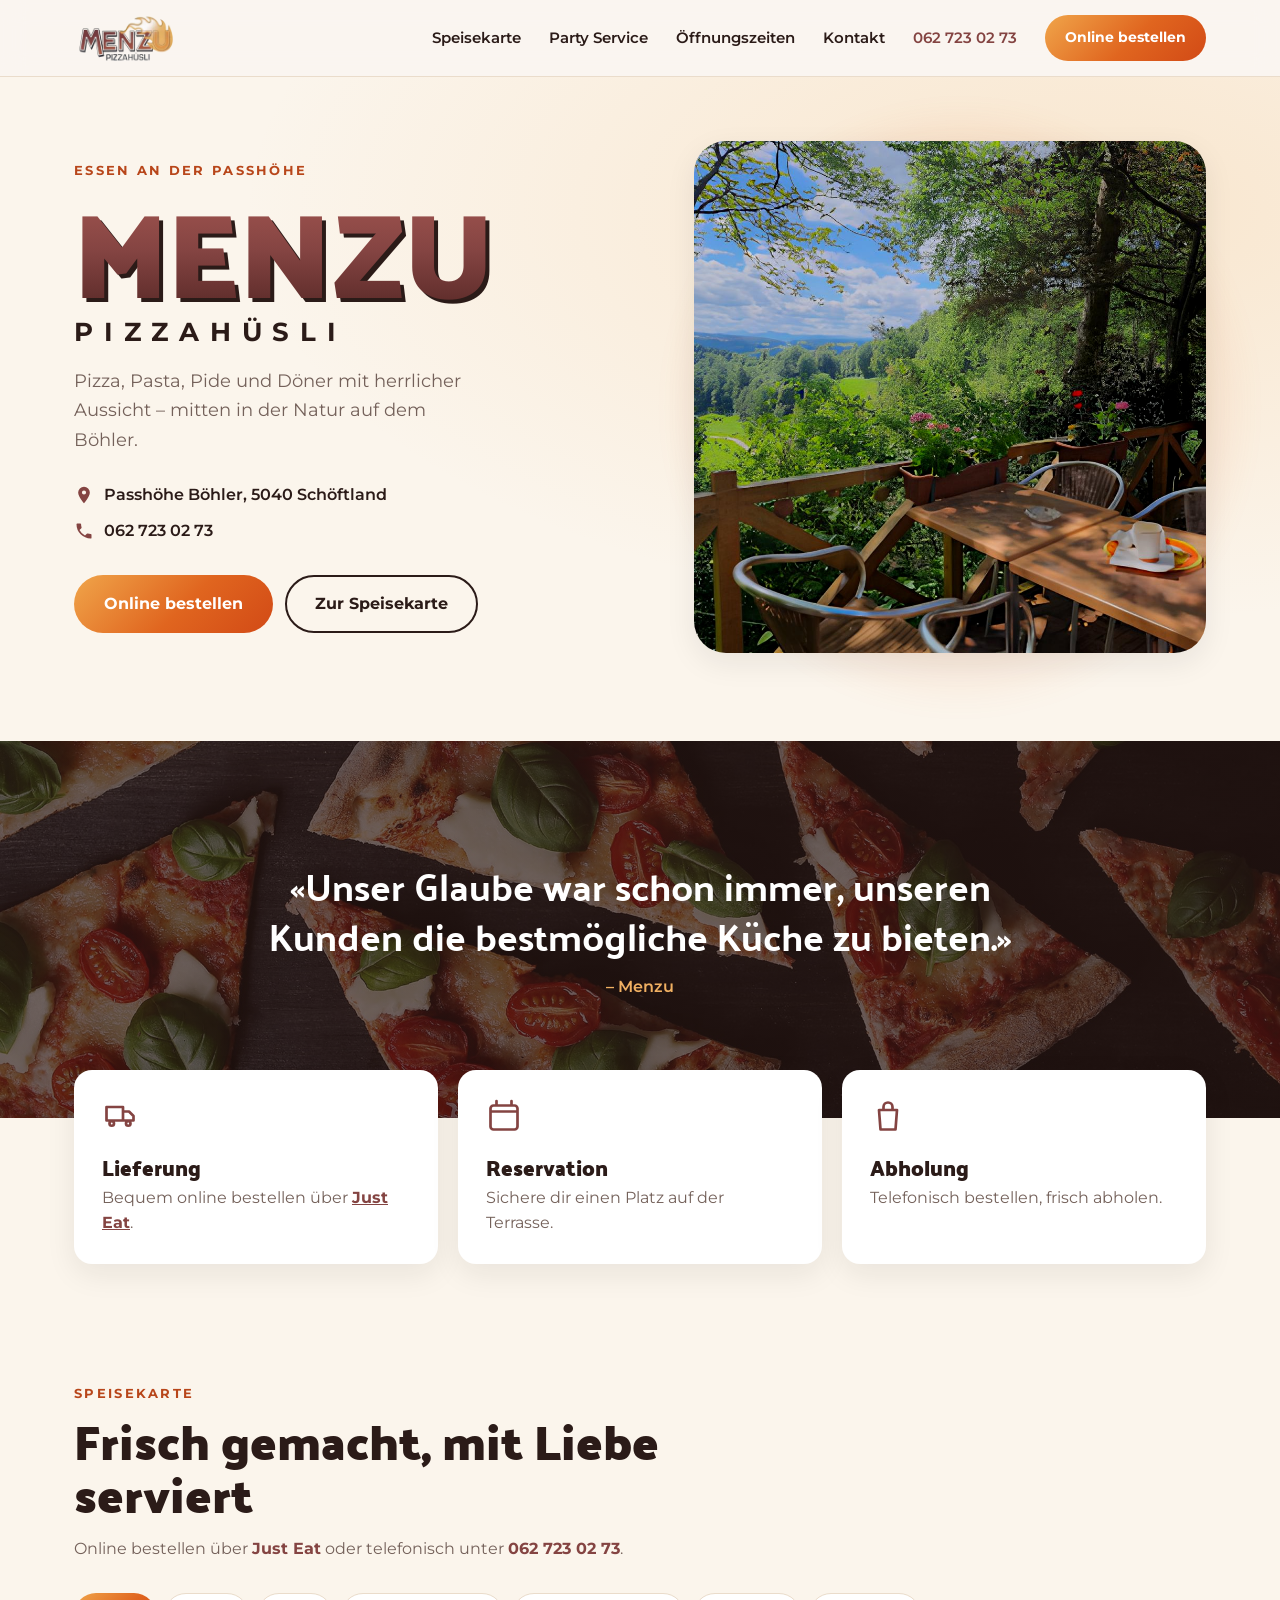
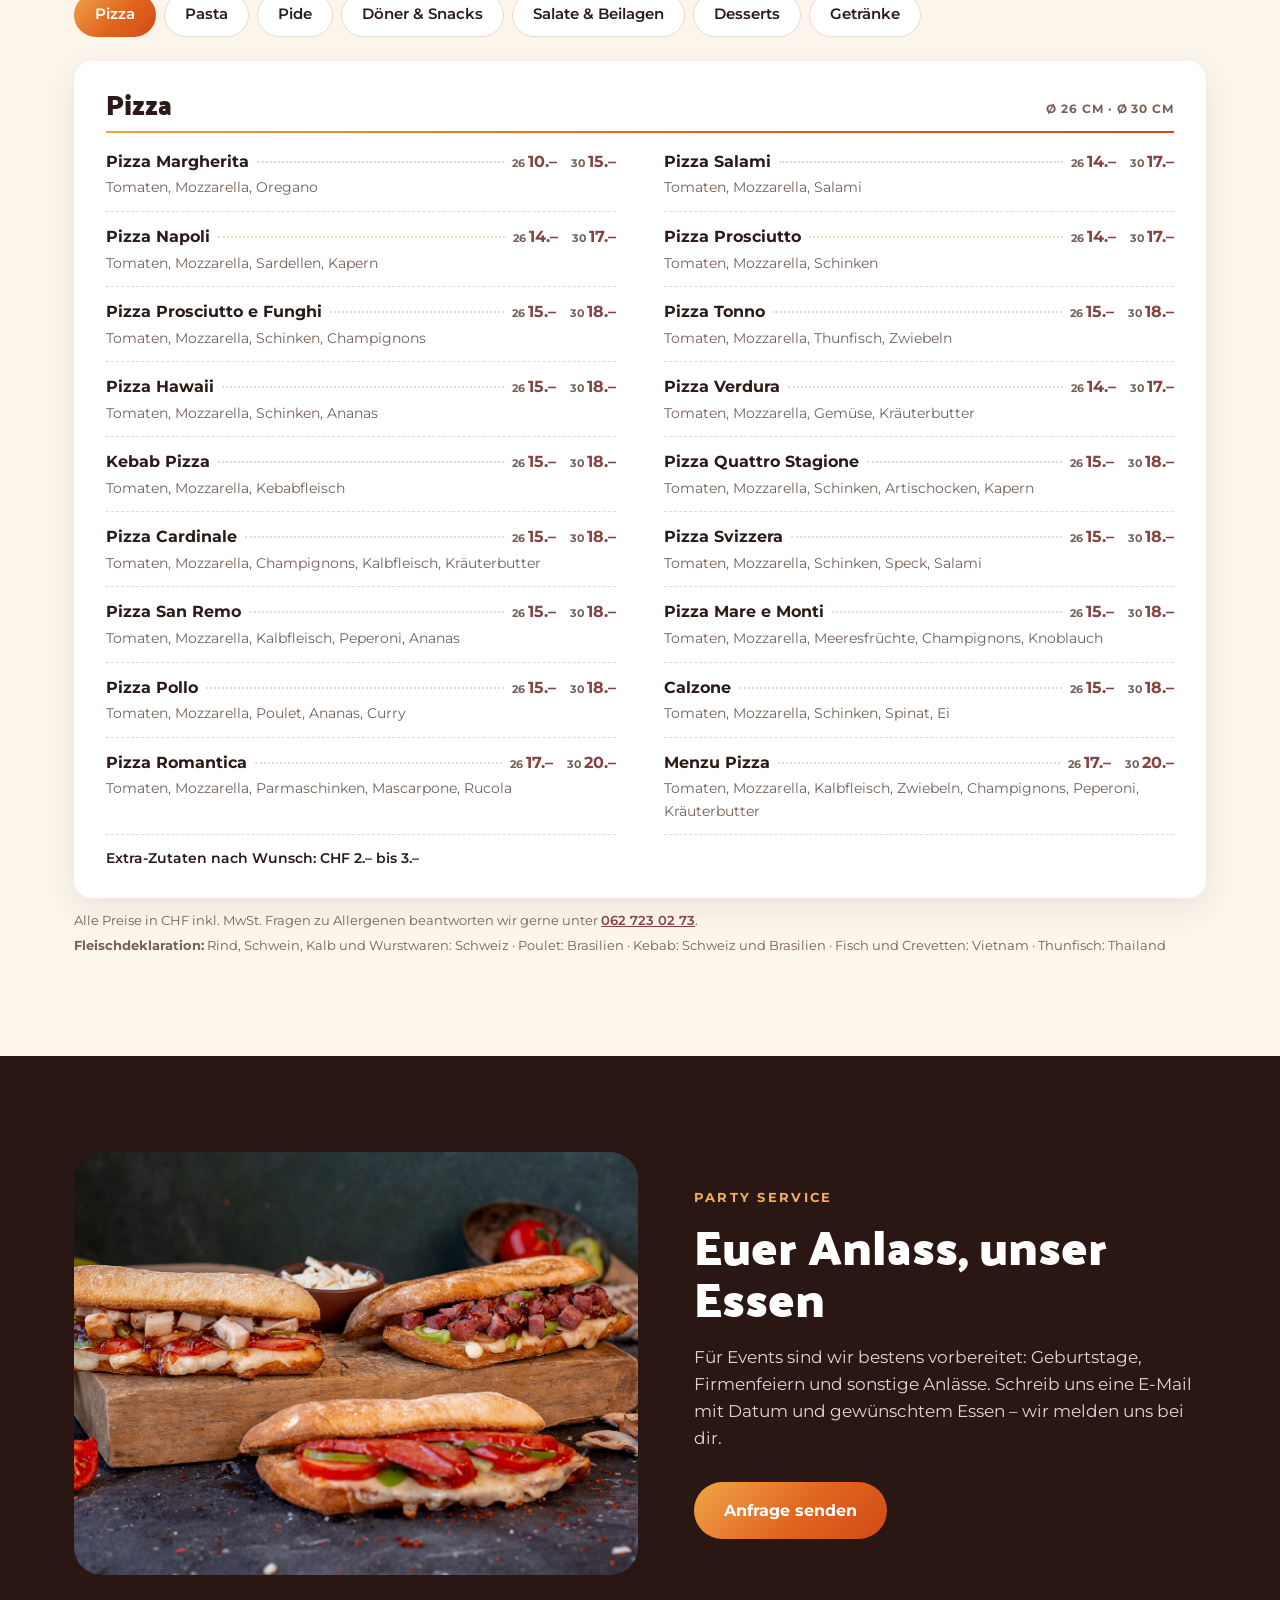
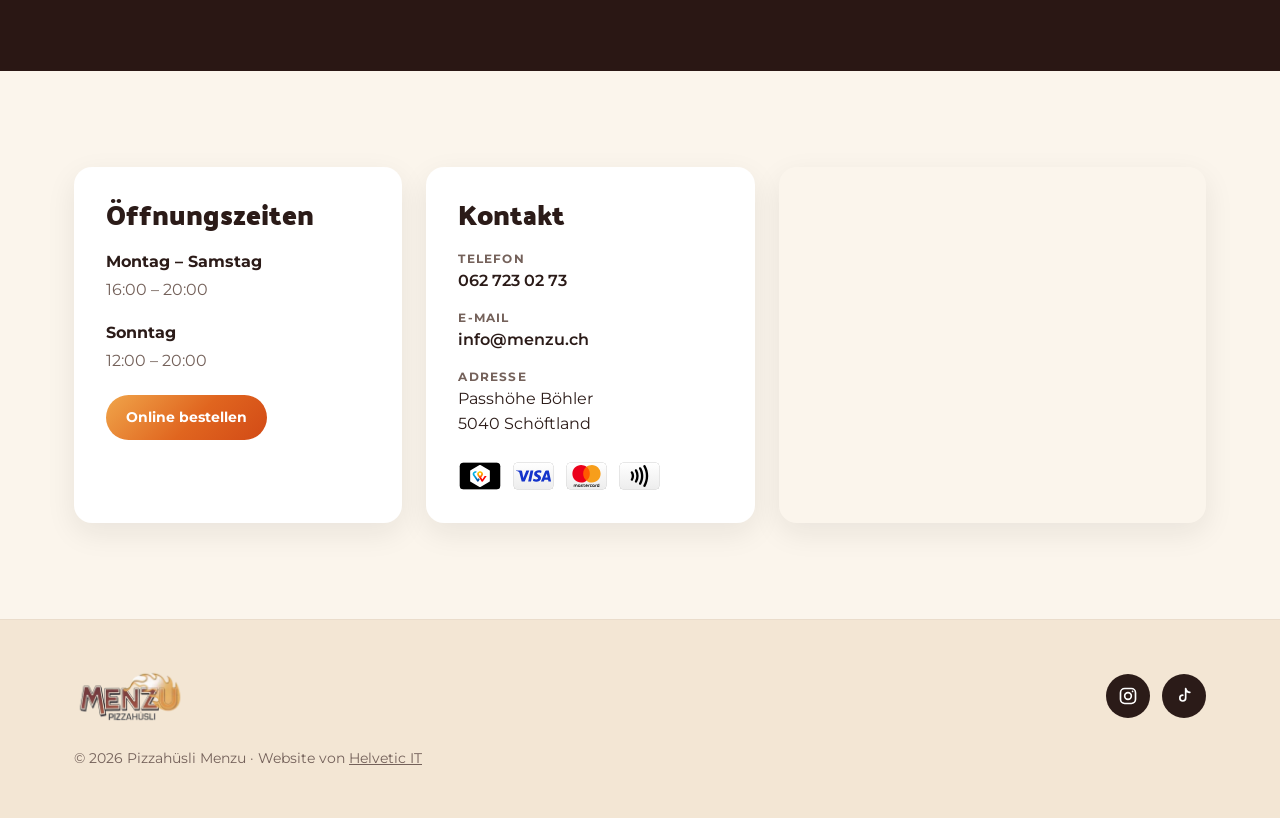
==== commit afeb193b: "Add Just Eat ordering and update menu and hours from Just Eat Link to the Just Eat page from the hea" ====
--- a/index.html
+++ b/index.html
@@ -3,12 +3,12 @@
   <head>
     <meta charset="utf-8" />
     <meta name="viewport" content="width=device-width, initial-scale=1" />
-    <title>Pizzahüsli Menzu – Pizza & Burger an der Passhöhe Böhler</title>
+    <title>Pizzahüsli Menzu – Pizza, Pasta & Döner an der Passhöhe Böhler</title>
     <meta
       name="description"
-      content="Pizza, Burger, Snacks und Salate an der Passhöhe Böhler in Schöftland – mit Aussicht mitten in der Natur. Abholung, Lieferung, Reservation und Party Service."
+      content="Pizza, Pasta, Pide und Döner an der Passhöhe Böhler in Schöftland – mit Aussicht mitten in der Natur. Online bestellen via Just Eat, Abholung, Reservation und Party Service."
     />
-    <meta name="theme-color" content="#e73d0c" />
+    <meta name="theme-color" content="#844442" />
     <link rel="icon" href="images/menzu.png" />
     <link rel="preconnect" href="https://fonts.googleapis.com" />
     <link rel="preconnect" href="https://fonts.gstatic.com" crossorigin />
@@ -16,8 +16,8 @@
       href="https://fonts.googleapis.com/css2?family=Montserrat:wght@400;500;600;700;800&family=Palanquin+Dark:wght@500;600;700&display=swap"
       rel="stylesheet"
     />
-    <link rel="stylesheet" href="css/style.css?v=202610021226" />
-    <script src="js/main.js?v=202610021226" defer></script>
+    <link rel="stylesheet" href="css/style.css?v=202610021229" />
+    <script src="js/main.js?v=202610021229" defer></script>
   </head>
   <body>
     <header class="site-header">
@@ -33,7 +33,8 @@
           <a href="#party">Party Service</a>
           <a href="#info">Öffnungszeiten</a>
           <a href="#info">Kontakt</a>
-          <a href="tel:+41627230273" class="btn btn-sm">062 723 02 73</a>
+          <a href="tel:+41627230273" class="nav-phone">062 723 02 73</a>
+          <a href="https://www.just-eat.ch/speisekarte/menzu-hsli" class="btn btn-sm" target="_blank" rel="noopener">Online bestellen</a>
         </nav>
       </div>
     </header>
@@ -45,7 +46,7 @@
             <p class="eyebrow">Essen an der Passhöhe</p>
             <h1><span class="h1-main">Menzu</span><span class="h1-sub">Pizzahüsli</span></h1>
             <p class="lead">
-              Pizza, Burger und Snacks mit herrlicher Aussicht – mitten in der Natur auf dem Böhler.
+              Pizza, Pasta, Pide und Döner mit herrlicher Aussicht – mitten in der Natur auf dem Böhler.
             </p>
             <ul class="hero-facts">
               <li>
@@ -58,8 +59,8 @@
               </li>
             </ul>
             <div class="hero-actions">
-              <a href="#speisekarte" class="btn">Zur Speisekarte</a>
-              <a href="tel:+41627230273" class="btn btn-ghost">Jetzt anrufen</a>
+              <a href="https://www.just-eat.ch/speisekarte/menzu-hsli" class="btn" target="_blank" rel="noopener">Online bestellen</a>
+              <a href="#speisekarte" class="btn btn-ghost">Zur Speisekarte</a>
             </div>
           </div>
           <figure class="hero-image">
@@ -82,7 +83,7 @@
           <div class="service">
             <svg viewBox="0 0 24 24" aria-hidden="true"><path d="M3 6h11v9H3zM14 9h4l3 3v3h-7zM6.5 18.5a1.5 1.5 0 1 0 0-3 1.5 1.5 0 0 0 0 3Zm11 0a1.5 1.5 0 1 0 0-3 1.5 1.5 0 0 0 0 3Z"/></svg>
             <h3>Lieferung</h3>
-            <p>Wir bringen dein Essen zu dir.</p>
+            <p>Bequem online bestellen über <a href="https://www.just-eat.ch/speisekarte/menzu-hsli" target="_blank" rel="noopener">Just Eat</a>.</p>
           </div>
           <div class="service">
             <svg viewBox="0 0 24 24" aria-hidden="true"><path d="M7 2v3M17 2v3M3 9h18M5 5h14a2 2 0 0 1 2 2v12a2 2 0 0 1-2 2H5a2 2 0 0 1-2-2V7a2 2 0 0 1 2-2Z"/></svg>
@@ -102,274 +103,367 @@
           <div class="section-head">
             <p class="eyebrow">Speisekarte</p>
             <h2>Frisch gemacht, mit Liebe serviert</h2>
-            <p>Bestellungen und Reservationen nehmen wir gerne telefonisch entgegen: <a href="tel:+41627230273">062 723 02 73</a></p>
+            <p>Online bestellen über <a href="https://www.just-eat.ch/speisekarte/menzu-hsli" target="_blank" rel="noopener">Just Eat</a> oder telefonisch unter <a href="tel:+41627230273">062 723 02 73</a>.</p>
           </div>
         </div>
         <div class="container">
           <nav class="menu-nav" role="tablist" aria-label="Kategorien">
             <a href="#menu-pizza" role="tab" aria-controls="menu-pizza">Pizza</a>
-            <a href="#menu-burger" role="tab" aria-controls="menu-burger">Burger</a>
-            <a href="#menu-sides" role="tab" aria-controls="menu-sides">Snacks & Beilagen</a>
-            <a href="#menu-salad" role="tab" aria-controls="menu-salad">Salate</a>
-            <a href="#menu-sauce" role="tab" aria-controls="menu-sauce">Saucen</a>
+            <a href="#menu-pasta" role="tab" aria-controls="menu-pasta">Pasta</a>
+            <a href="#menu-pide" role="tab" aria-controls="menu-pide">Pide</a>
+            <a href="#menu-doener" role="tab" aria-controls="menu-doener">Döner & Snacks</a>
+            <a href="#menu-salate" role="tab" aria-controls="menu-salate">Salate & Beilagen</a>
             <a href="#menu-desserts" role="tab" aria-controls="menu-desserts">Desserts</a>
-            <a href="#menu-drinks" role="tab" aria-controls="menu-drinks">Getränke</a>
+            <a href="#menu-getraenke" role="tab" aria-controls="menu-getraenke">Getränke</a>
           </nav>
           <div class="menu-panels">
           <section class="menu-cat" id="menu-pizza" role="tabpanel">
-            <div class="menu-cat-head"><h3>Pizza</h3><span class="sizes">M = Medium · L = Large</span></div>
+            <div class="menu-cat-head"><h3>Pizza</h3><span class="sizes">Ø 26 cm · Ø 30 cm</span></div>
             <ul class="menu-list is-pizza">
               <li>
-                <div class="row"><span class="name">Pizza Margherita</span><span class="dots"></span><span class="price"><small>M</small>10.–</span><span class="price"><small>L</small>15.–</span></div>
-                <p class="desc">Tomatensauce, Mozzarella, Basilikum</p>
-                <p class="allergens">Gluten, Milch</p>
-              </li>
-              <li>
-                <div class="row"><span class="name">Pizza Salami</span><span class="dots"></span><span class="price"><small>M</small>14.–</span><span class="price"><small>L</small>17.–</span></div>
-                <p class="desc">Tomatensauce, Mozzarella, Salami</p>
-                <p class="allergens">Gluten, Milch</p>
-              </li>
-              <li>
-                <div class="row"><span class="name">Pizza Napoli</span><span class="dots"></span><span class="price"><small>M</small>14.–</span><span class="price"><small>L</small>17.–</span></div>
-                <p class="desc">Tomatensauce, Mozzarella, Sardellen, Kapern, Oliven</p>
-                <p class="allergens">Gluten, Milch, Fisch</p>
-              </li>
-              <li>
-                <div class="row"><span class="name">Pizza Prosciutto</span><span class="dots"></span><span class="price"><small>M</small>15.–</span><span class="price"><small>L</small>18.–</span></div>
-                <p class="desc">Tomatensauce, Mozzarella, Kochschinken</p>
-                <p class="allergens">Gluten, Milch</p>
-              </li>
-              <li>
-                <div class="row"><span class="name">Pizza Tonno</span><span class="dots"></span><span class="price"><small>M</small>15.–</span><span class="price"><small>L</small>18.–</span></div>
-                <p class="desc">Tomatensauce, Mozzarella, Thunfisch, Zwiebeln</p>
-                <p class="allergens">Gluten, Milch, Fisch</p>
-              </li>
-              <li>
-                <div class="row"><span class="name">Pizza Hawaii</span><span class="dots"></span><span class="price"><small>M</small>15.–</span><span class="price"><small>L</small>18.–</span></div>
-                <p class="desc">Tomatensauce, Mozzarella, Kochschinken, Ananas</p>
-                <p class="allergens">Gluten, Milch</p>
-              </li>
-              <li>
-                <div class="row"><span class="name">Pizza Verdura</span><span class="dots"></span><span class="price"><small>M</small>14.–</span><span class="price"><small>L</small>17.–</span></div>
-                <p class="desc">Tomatensauce, Mozzarella, Paprika, Zucchini, Aubergine, Champignons</p>
-                <p class="allergens">Gluten, Milch</p>
-              </li>
-              <li>
-                <div class="row"><span class="name">Pizza Quattro Stagione</span><span class="dots"></span><span class="price"><small>M</small>15.–</span><span class="price"><small>L</small>18.–</span></div>
-                <p class="desc">Tomatensauce, Mozzarella, Kochschinken, Salami, Champignons, Artischocken</p>
-                <p class="allergens">Gluten, Milch</p>
-              </li>
-              <li>
-                <div class="row"><span class="name">Pizza Cardinale</span><span class="dots"></span><span class="price"><small>M</small>15.–</span><span class="price"><small>L</small>18.–</span></div>
-                <p class="desc">Tomatensauce, Mozzarella, Kochschinken, Champignons</p>
-                <p class="allergens">Gluten, Milch</p>
-              </li>
-              <li>
-                <div class="row"><span class="name">Pizza Romantica</span><span class="dots"></span><span class="price"><small>M</small>17.–</span><span class="price"><small>L</small>19.–</span></div>
-                <p class="desc">Tomatensauce, Mozzarella, Rucola, Parmesanspäne, Cherry-Tomaten</p>
-                <p class="allergens">Gluten, Milch</p>
-              </li>
-              <li>
-                <div class="row"><span class="name">Pizza Patrone</span><span class="dots"></span><span class="price"><small>M</small>17.–</span><span class="price"><small>L</small>20.–</span></div>
-                <p class="desc">Tomatensauce, Mozzarella, Salami, Peperoni, Zwiebeln, Knoblauch</p>
-                <p class="allergens">Gluten, Milch</p>
-              </li>
-            </ul>
-            <p class="menu-note">Extra Beläge nach Wunsch ab CHF 1.–</p>
-          </section>
-          <section class="menu-cat" id="menu-burger" role="tabpanel">
-            <div class="menu-cat-head"><h3>Burger</h3></div>
+                <div class="row"><span class="name">Pizza Margherita</span><span class="dots"></span><span class="price"><small>26</small>10.–</span><span class="price"><small>30</small>15.–</span></div>
+                <p class="desc">Tomaten, Mozzarella, Oregano</p>
+              </li>
+              <li>
+                <div class="row"><span class="name">Pizza Salami</span><span class="dots"></span><span class="price"><small>26</small>14.–</span><span class="price"><small>30</small>17.–</span></div>
+                <p class="desc">Tomaten, Mozzarella, Salami</p>
+              </li>
+              <li>
+                <div class="row"><span class="name">Pizza Napoli</span><span class="dots"></span><span class="price"><small>26</small>14.–</span><span class="price"><small>30</small>17.–</span></div>
+                <p class="desc">Tomaten, Mozzarella, Sardellen, Kapern</p>
+              </li>
+              <li>
+                <div class="row"><span class="name">Pizza Prosciutto</span><span class="dots"></span><span class="price"><small>26</small>14.–</span><span class="price"><small>30</small>17.–</span></div>
+                <p class="desc">Tomaten, Mozzarella, Schinken</p>
+              </li>
+              <li>
+                <div class="row"><span class="name">Pizza Prosciutto e Funghi</span><span class="dots"></span><span class="price"><small>26</small>15.–</span><span class="price"><small>30</small>18.–</span></div>
+                <p class="desc">Tomaten, Mozzarella, Schinken, Champignons</p>
+              </li>
+              <li>
+                <div class="row"><span class="name">Pizza Tonno</span><span class="dots"></span><span class="price"><small>26</small>15.–</span><span class="price"><small>30</small>18.–</span></div>
+                <p class="desc">Tomaten, Mozzarella, Thunfisch, Zwiebeln</p>
+              </li>
+              <li>
+                <div class="row"><span class="name">Pizza Hawaii</span><span class="dots"></span><span class="price"><small>26</small>15.–</span><span class="price"><small>30</small>18.–</span></div>
+                <p class="desc">Tomaten, Mozzarella, Schinken, Ananas</p>
+              </li>
+              <li>
+                <div class="row"><span class="name">Pizza Verdura</span><span class="dots"></span><span class="price"><small>26</small>14.–</span><span class="price"><small>30</small>17.–</span></div>
+                <p class="desc">Tomaten, Mozzarella, Gemüse, Kräuterbutter</p>
+              </li>
+              <li>
+                <div class="row"><span class="name">Kebab Pizza</span><span class="dots"></span><span class="price"><small>26</small>15.–</span><span class="price"><small>30</small>18.–</span></div>
+                <p class="desc">Tomaten, Mozzarella, Kebabfleisch</p>
+              </li>
+              <li>
+                <div class="row"><span class="name">Pizza Quattro Stagione</span><span class="dots"></span><span class="price"><small>26</small>15.–</span><span class="price"><small>30</small>18.–</span></div>
+                <p class="desc">Tomaten, Mozzarella, Schinken, Artischocken, Kapern</p>
+              </li>
+              <li>
+                <div class="row"><span class="name">Pizza Cardinale</span><span class="dots"></span><span class="price"><small>26</small>15.–</span><span class="price"><small>30</small>18.–</span></div>
+                <p class="desc">Tomaten, Mozzarella, Champignons, Kalbfleisch, Kräuterbutter</p>
+              </li>
+              <li>
+                <div class="row"><span class="name">Pizza Svizzera</span><span class="dots"></span><span class="price"><small>26</small>15.–</span><span class="price"><small>30</small>18.–</span></div>
+                <p class="desc">Tomaten, Mozzarella, Schinken, Speck, Salami</p>
+              </li>
+              <li>
+                <div class="row"><span class="name">Pizza San Remo</span><span class="dots"></span><span class="price"><small>26</small>15.–</span><span class="price"><small>30</small>18.–</span></div>
+                <p class="desc">Tomaten, Mozzarella, Kalbfleisch, Peperoni, Ananas</p>
+              </li>
+              <li>
+                <div class="row"><span class="name">Pizza Mare e Monti</span><span class="dots"></span><span class="price"><small>26</small>15.–</span><span class="price"><small>30</small>18.–</span></div>
+                <p class="desc">Tomaten, Mozzarella, Meeresfrüchte, Champignons, Knoblauch</p>
+              </li>
+              <li>
+                <div class="row"><span class="name">Pizza Pollo</span><span class="dots"></span><span class="price"><small>26</small>15.–</span><span class="price"><small>30</small>18.–</span></div>
+                <p class="desc">Tomaten, Mozzarella, Poulet, Ananas, Curry</p>
+              </li>
+              <li>
+                <div class="row"><span class="name">Calzone</span><span class="dots"></span><span class="price"><small>26</small>15.–</span><span class="price"><small>30</small>18.–</span></div>
+                <p class="desc">Tomaten, Mozzarella, Schinken, Spinat, Ei</p>
+              </li>
+              <li>
+                <div class="row"><span class="name">Pizza Romantica</span><span class="dots"></span><span class="price"><small>26</small>17.–</span><span class="price"><small>30</small>20.–</span></div>
+                <p class="desc">Tomaten, Mozzarella, Parmaschinken, Mascarpone, Rucola</p>
+              </li>
+              <li>
+                <div class="row"><span class="name">Menzu Pizza</span><span class="dots"></span><span class="price"><small>26</small>17.–</span><span class="price"><small>30</small>20.–</span></div>
+                <p class="desc">Tomaten, Mozzarella, Kalbfleisch, Zwiebeln, Champignons, Peperoni, Kräuterbutter</p>
+              </li>
+            </ul>
+            <p class="menu-note">Extra-Zutaten nach Wunsch: CHF 2.– bis 3.–</p>
+          </section>
+          <section class="menu-cat" id="menu-pasta" role="tabpanel">
+            <div class="menu-cat-head"><h3>Pasta</h3></div>
             <ul class="menu-list">
               <li>
-                <div class="row"><span class="name">Creamy Hamburger</span><span class="dots"></span><span class="price">12.–</span></div>
-                <p class="desc">Rindfleisch 80g (Schweiz), Rucola, Gorgonzola, Röstzwiebeln oder Zwiebel, Preiselbeersauce oder Cocktail</p>
-                <p class="allergens">Gluten, Milch, Ei</p>
-              </li>
-              <li>
-                <div class="row"><span class="name">Patrone Hamburger</span><span class="dots"></span><span class="price">12.–</span></div>
-                <p class="desc">Rindfleisch 80g (Schweiz), Zwiebeln, Gurken, Cheddar-Käse, Mayo</p>
-                <p class="allergens">Gluten, Milch, Ei</p>
-              </li>
-              <li>
-                <div class="row"><span class="name">Zwiebel King</span><span class="dots"></span><span class="price">12.–</span></div>
-                <p class="desc">Rindfleisch 80g (Schweiz), Zwiebelringe, BBQ-Sauce, Cheddar-Käse</p>
-                <p class="allergens">Gluten, Milch, Ei</p>
-              </li>
-              <li>
-                <div class="row"><span class="name">Camembert Burger (vegetarisch)</span><span class="dots"></span><span class="price">12.–</span></div>
-                <p class="desc">Camembert, Rucola, Preiselbeeren oder Cocktail</p>
-                <p class="allergens">Gluten, Milch, Ei</p>
-              </li>
-              <li>
-                <div class="row"><span class="name">Chicken Burger</span><span class="dots"></span><span class="price">12.–</span></div>
-                <p class="desc">Chickennuggets (Schweiz), Rucola oder Eisberg, Mayo, Curry-Ketchup</p>
-                <p class="allergens">Gluten, Milch, Ei</p>
-              </li>
-            </ul>
-          </section>
-          <section class="menu-cat" id="menu-sides" role="tabpanel">
-            <div class="menu-cat-head"><h3>Snacks & Beilagen</h3></div>
+                <div class="row"><span class="name">Pasta Napoli</span><span class="dots"></span><span class="price">15.–</span></div>
+                <p class="desc">Zubereitet mit Tomatensauce, Knoblauch und Zwiebeln</p>
+              </li>
+              <li>
+                <div class="row"><span class="name">Pasta Boscaiola</span><span class="dots"></span><span class="price">17.–</span></div>
+                <p class="desc">Zubereitet mit Champignon-Rahmsauce</p>
+              </li>
+              <li>
+                <div class="row"><span class="name">Pasta Bolognese</span><span class="dots"></span><span class="price">18.–</span></div>
+                <p class="desc">Zubereitet mit Tomatensauce, Kalbfleisch und Zwiebeln</p>
+              </li>
+              <li>
+                <div class="row"><span class="name">Pasta Arabiata</span><span class="dots"></span><span class="price">17.–</span></div>
+                <p class="desc">Zubereitet mit Tomatensauce, Zwiebeln und Peperoncini</p>
+              </li>
+              <li>
+                <div class="row"><span class="name">Pasta Orentale</span><span class="dots"></span><span class="price">18.–</span></div>
+                <p class="desc">Zubereitet mit Curry-Rahmsauce und Crevetten</p>
+              </li>
+              <li>
+                <div class="row"><span class="name">Pasta Pollo</span><span class="dots"></span><span class="price">18.–</span></div>
+                <p class="desc">Zubereitet mit Tomaten-Rahmsauce, Poulet, Knoblauch und Peperoncini</p>
+              </li>
+              <li>
+                <div class="row"><span class="name">Pasta Padrone</span><span class="dots"></span><span class="price">18.–</span></div>
+                <p class="desc">Zubereitet mit Tomaten-Rahmsauce, Kalbfleisch, Knoblauch und Peperoncini</p>
+              </li>
+              <li>
+                <div class="row"><span class="name">Pasta Verdura</span><span class="dots"></span><span class="price">17.–</span></div>
+                <p class="desc">Zubereitet mit Rahmsauce und verschiedenem Gemüse</p>
+              </li>
+              <li>
+                <div class="row"><span class="name">Pasta Tonno</span><span class="dots"></span><span class="price">17.–</span></div>
+                <p class="desc">Zubereitet mit Tomatensauce, Thunfisch und Zwiebeln</p>
+              </li>
+              <li>
+                <div class="row"><span class="name">Pasta Frutti di Mare</span><span class="dots"></span><span class="price">18.–</span></div>
+                <p class="desc">Zubereitet mit Tomatensauce, Meeresfrüchte, Zwiebeln und Knoblauch</p>
+              </li>
+              <li>
+                <div class="row"><span class="name">Pasta Carbonara</span><span class="dots"></span><span class="price">18.–</span></div>
+                <p class="desc">Zubereitet mit Rahmsauce, Speck und Eigelb</p>
+              </li>
+              <li>
+                <div class="row"><span class="name">Pasta Forno</span><span class="dots"></span><span class="price">18.–</span></div>
+                <p class="desc">Zubereitet mit Tomaten-Rahmsauce, Schinken, Zwiebeln und Mozzarella</p>
+              </li>
+              <li>
+                <div class="row"><span class="name">Lasagne Bolognese</span><span class="dots"></span><span class="price">15.–</span></div>
+                <p class="desc">Zubereitet mit Hackfleisch</p>
+              </li>
+              <li>
+                <div class="row"><span class="name">Lasagne Verdi</span><span class="dots"></span><span class="price">15.–</span></div>
+                <p class="desc">Zubereitet mit Spinat</p>
+              </li>
+            </ul>
+            <p class="menu-note">Wahlweise mit Penne oder Spaghetti.</p>
+          </section>
+          <section class="menu-cat" id="menu-pide" role="tabpanel">
+            <div class="menu-cat-head"><h3>Pide</h3></div>
             <ul class="menu-list">
               <li>
-                <div class="row"><span class="name">Pommes Bowl Jalapenos</span><span class="dots"></span><span class="price">12.–</span></div>
-                <p class="desc">Pommes, Jalapenos, Cheddar-Sauce</p>
-                <p class="allergens">Gluten</p>
-              </li>
-              <li>
-                <div class="row"><span class="name">Pommes Bowl BBQ Bacon</span><span class="dots"></span><span class="price">12.–</span></div>
-                <p class="desc">Pommes, Speck, Röstzwiebeln, BBQ Sauce</p>
-                <p class="allergens">Gluten</p>
-              </li>
-              <li>
-                <div class="row"><span class="name">Pommes Bowl Guacamole</span><span class="dots"></span><span class="price">12.–</span></div>
-                <p class="desc">Pommes, Cocktail, Guacamole, Tomaten, Rucola oder Eisbergsalat oder Nüsslisalat</p>
-                <p class="allergens">Gluten</p>
-              </li>
-              <li>
-                <div class="row"><span class="name">Mozzarella Sticks (7)</span><span class="dots"></span><span class="price">10.–</span></div>
-                <p class="allergens">Gluten, Milch</p>
-              </li>
-              <li>
-                <div class="row"><span class="name">Onion Rings (7)</span><span class="dots"></span><span class="price">9.–</span></div>
-                <p class="allergens">Gluten</p>
-              </li>
-              <li>
-                <div class="row"><span class="name">Camembert Beeren (7)</span><span class="dots"></span><span class="price">10.–</span></div>
-                <p class="allergens">Gluten, Milch</p>
-              </li>
-              <li>
-                <div class="row"><span class="name">Chicken Wings (7)</span><span class="dots"></span><span class="price">12.–</span></div>
-                <p class="allergens">Gluten</p>
-              </li>
-              <li>
-                <div class="row"><span class="name">Beilage Pommes</span><span class="dots"></span><span class="price">8.–</span></div>
-                <p class="allergens">Gluten</p>
-              </li>
-            </ul>
-          </section>
-          <section class="menu-cat" id="menu-salad" role="tabpanel">
-            <div class="menu-cat-head"><h3>Salate</h3></div>
+                <div class="row"><span class="name">Pide mit Käse</span><span class="dots"></span><span class="price">15.–</span></div>
+              </li>
+              <li>
+                <div class="row"><span class="name">Pide mit Käse und Spinat</span><span class="dots"></span><span class="price">15.–</span></div>
+              </li>
+              <li>
+                <div class="row"><span class="name">Pide mit Käse und Ei</span><span class="dots"></span><span class="price">15.–</span></div>
+              </li>
+              <li>
+                <div class="row"><span class="name">Pide mit Käse und Kebabfleisch</span><span class="dots"></span><span class="price">15.–</span></div>
+              </li>
+            </ul>
+          </section>
+          <section class="menu-cat" id="menu-doener" role="tabpanel">
+            <div class="menu-cat-head"><h3>Döner & Snacks</h3></div>
             <ul class="menu-list">
               <li>
-                <div class="row"><span class="name">Chabis-Rübli Salat mit eigener Sauce</span><span class="dots"></span><span class="price">10.–</span></div>
-                <p class="allergens">Senf</p>
-              </li>
-              <li>
-                <div class="row"><span class="name">Grüner Salat</span><span class="dots"></span><span class="price">10.–</span></div>
-              </li>
-              <li>
-                <div class="row"><span class="name">Thonsalat</span><span class="dots"></span><span class="price">10.–</span></div>
-                <p class="allergens">Fisch</p>
+                <div class="row"><span class="name">Döner Kebab</span><span class="dots"></span><span class="price">11.–</span></div>
+                <p class="desc">Serviert mit Salat und Sauce nach Wahl</p>
+              </li>
+              <li>
+                <div class="row"><span class="name">Dürüm Kebab</span><span class="dots"></span><span class="price">11.–</span></div>
+                <p class="desc">Serviert mit Salat und Sauce nach Wahl</p>
+              </li>
+              <li>
+                <div class="row"><span class="name">Dönerbox</span><span class="dots"></span><span class="price">11.–</span></div>
+                <p class="desc">Zubereitet mit Kebabfleisch und Pommes Frites</p>
+              </li>
+              <li>
+                <div class="row"><span class="name">Mega Kebab</span><span class="dots"></span><span class="price">14.–</span></div>
+                <p class="desc">Serviert mit Salat und Sauce nach Wahl</p>
+              </li>
+              <li>
+                <div class="row"><span class="name">Poulet Pepito</span><span class="dots"></span><span class="price">12.–</span></div>
+                <p class="desc">Serviert mit Salat und Sauce nach Wahl</p>
+              </li>
+              <li>
+                <div class="row"><span class="name">Döner Kebab im Teller</span><span class="dots"></span><span class="price">17.–</span></div>
+                <p class="desc">Zubereitet mit Pommes Frites, serviert mit Salat und Sauce nach Wahl</p>
+              </li>
+              <li>
+                <div class="row"><span class="name">Falafel Taschenbrot</span><span class="dots"></span><span class="price">11.–</span></div>
+                <p class="desc">Serviert mit Salat und Sauce nach Wahl</p>
+              </li>
+              <li>
+                <div class="row"><span class="name">Falafel Dürüm</span><span class="dots"></span><span class="price">11.–</span></div>
+                <p class="desc">Serviert mit Salat und Sauce nach Wahl</p>
+              </li>
+              <li>
+                <div class="row"><span class="name">Falafel Box</span><span class="dots"></span><span class="price">12.–</span></div>
+                <p class="desc">Serviert mit Salat und Sauce nach Wahl</p>
+              </li>
+              <li>
+                <div class="row"><span class="name">Chicken Nuggets (7 Stück)</span><span class="dots"></span><span class="price">17.–</span></div>
+                <p class="desc">Serviert mit Pommes Frites</p>
+              </li>
+              <li>
+                <div class="row"><span class="name">Chicken Box</span><span class="dots"></span><span class="price">12.–</span></div>
+                <p class="desc">Serviert mit Pommes Frites</p>
+              </li>
+              <li>
+                <div class="row"><span class="name">Pouletflügel (7 Stück)</span><span class="dots"></span><span class="price">18.–</span></div>
+                <p class="desc">Serviert mit Pommes Frites</p>
+              </li>
+              <li>
+                <div class="row"><span class="name">Pommes Frites</span><span class="dots"></span><span class="price">8.–</span></div>
+                <p class="desc">Serviert mit Sauce nach Wahl</p>
+              </li>
+              <li>
+                <div class="row"><span class="name">Hamburger</span><span class="dots"></span><span class="price">11.–</span></div>
+                <p class="desc">Serviert mit Salat und Sauce nach Wahl</p>
+              </li>
+              <li>
+                <div class="row"><span class="name">Cheeseburger</span><span class="dots"></span><span class="price">11.–</span></div>
+                <p class="desc">Serviert mit Salat und Sauce nach Wahl</p>
+              </li>
+              <li>
+                <div class="row"><span class="name">Schnitzelbort</span><span class="dots"></span><span class="price">11.–</span></div>
+                <p class="desc">Serviert mit Salat und Sauce nach Wahl</p>
+              </li>
+              <li>
+                <div class="row"><span class="name">Fischknusperli</span><span class="dots"></span><span class="price">15.–</span></div>
+                <p class="desc">Serviert mit Pommes Frites</p>
+              </li>
+              <li>
+                <div class="row"><span class="name">Cevapcici (8 Stück)</span><span class="dots"></span><span class="price">15.–</span></div>
+                <p class="desc">Serviert mit Pommes Frites</p>
+              </li>
+            </ul>
+            <p class="menu-note">Saucen: Cocktail, Samurai (scharf), Joghurt, Curry, Ketchup oder Mayonnaise.</p>
+          </section>
+          <section class="menu-cat" id="menu-salate" role="tabpanel">
+            <div class="menu-cat-head"><h3>Salate & Beilagen</h3></div>
+            <ul class="menu-list">
+              <li>
+                <div class="row"><span class="name">Grüner Salat</span><span class="dots"></span><span class="price">8.–</span></div>
               </li>
               <li>
                 <div class="row"><span class="name">Gemischter Salat</span><span class="dots"></span><span class="price">10.–</span></div>
               </li>
               <li>
-                <div class="row"><span class="name">Mozzarella-Tomaten Salat</span><span class="dots"></span><span class="price">10.–</span></div>
-                <p class="allergens">Milch</p>
-              </li>
-              <li>
-                <div class="row"><span class="name">Pastasalat</span><span class="dots"></span><span class="price">10.–</span></div>
-                <p class="desc">Nudeln, Gemüse, hausgemachtes Dressing</p>
-                <p class="allergens">Gluten, Ei</p>
-              </li>
-              <li>
-                <div class="row"><span class="name">Südfleischsalat</span><span class="dots"></span><span class="price">12.–</span></div>
-                <p class="desc">Schweizer Fleisch</p>
-              </li>
-            </ul>
-          </section>
-          <section class="menu-cat" id="menu-sauce" role="tabpanel">
-            <div class="menu-cat-head"><h3>Saucen</h3></div>
-            <ul class="menu-list">
-              <li>
-                <div class="row"><span class="name">Korean BBQ Sauce</span><span class="dots"></span><span class="price">3.–</span></div>
-                <p class="allergens">Soja, Sesam</p>
-              </li>
-              <li>
-                <div class="row"><span class="name">Guacamole Sauce</span><span class="dots"></span><span class="price">3.–</span></div>
-              </li>
-              <li>
-                <div class="row"><span class="name">Ketchup</span><span class="dots"></span><span class="price">3.–</span></div>
-              </li>
-              <li>
-                <div class="row"><span class="name">Cocktail Sauce</span><span class="dots"></span><span class="price">3.–</span></div>
-                <p class="allergens">Ei</p>
-              </li>
-              <li>
-                <div class="row"><span class="name">Mayo</span><span class="dots"></span><span class="price">3.–</span></div>
-                <p class="allergens">Ei</p>
-              </li>
-              <li>
-                <div class="row"><span class="name">Knoblauch Sauce</span><span class="dots"></span><span class="price">3.–</span></div>
-                <p class="allergens">Ei, Milch</p>
-              </li>
-            </ul>
+                <div class="row"><span class="name">Caprese Salat</span><span class="dots"></span><span class="price">10.–</span></div>
+                <p class="desc">Zubereitet mit Tomaten und Mozzarella</p>
+              </li>
+              <li>
+                <div class="row"><span class="name">Thon Salat</span><span class="dots"></span><span class="price">10.–</span></div>
+              </li>
+              <li>
+                <div class="row"><span class="name">Chicken Nuggets (8 Stück)</span><span class="dots"></span><span class="price">12.–</span></div>
+              </li>
+              <li>
+                <div class="row"><span class="name">Pommes Frites</span><span class="dots"></span><span class="price">8.–</span></div>
+              </li>
+            </ul>
+            <p class="menu-note">Salatsauce: französisch oder italienisch.</p>
           </section>
           <section class="menu-cat" id="menu-desserts" role="tabpanel">
             <div class="menu-cat-head"><h3>Desserts</h3></div>
             <ul class="menu-list">
               <li>
                 <div class="row"><span class="name">Extreme</span><span class="dots"></span><span class="price">3.50</span></div>
-                <p class="allergens">Milch, Ei, Gluten</p>
               </li>
               <li>
                 <div class="row"><span class="name">Mega Almond</span><span class="dots"></span><span class="price">3.50</span></div>
-                <p class="allergens">Milch, Ei, Gluten, Nüsse</p>
-              </li>
-              <li>
-                <div class="row"><span class="name">Ben &amp; Jerry's diverse Sorten</span><span class="dots"></span><span class="price">5.–</span></div>
-                <p class="allergens">Milch, Ei, Gluten, Nüsse</p>
               </li>
               <li>
                 <div class="row"><span class="name">Tiramisu</span><span class="dots"></span><span class="price">6.–</span></div>
-                <p class="allergens">Milch, Ei, Gluten</p>
               </li>
               <li>
                 <div class="row"><span class="name">Schoggimousse</span><span class="dots"></span><span class="price">6.–</span></div>
-                <p class="allergens">Milch, Ei</p>
-              </li>
-            </ul>
-          </section>
-          <section class="menu-cat" id="menu-drinks" role="tabpanel">
+              </li>
+            </ul>
+          </section>
+          <section class="menu-cat" id="menu-getraenke" role="tabpanel">
             <div class="menu-cat-head"><h3>Getränke</h3></div>
             <ul class="menu-list">
               <li>
-                <div class="row"><span class="name">Cola 0.5L</span><span class="dots"></span><span class="price">4.–</span></div>
-              </li>
-              <li>
-                <div class="row"><span class="name">Cola 0.33L</span><span class="dots"></span><span class="price">3.–</span></div>
-              </li>
-              <li>
-                <div class="row"><span class="name">Ice Tea 0.5L</span><span class="dots"></span><span class="price">4.–</span></div>
-              </li>
-              <li>
-                <div class="row"><span class="name">Ice Tea 0.33L</span><span class="dots"></span><span class="price">3.–</span></div>
-              </li>
-              <li>
-                <div class="row"><span class="name">Red Bull 0.25L</span><span class="dots"></span><span class="price">5.–</span></div>
-              </li>
-              <li>
-                <div class="row"><span class="name">Mineralwasser mit Kohlensäure 0.5L</span><span class="dots"></span><span class="price">4.–</span></div>
-              </li>
-              <li>
-                <div class="row"><span class="name">Mineralwasser ohne Kohlensäure 0.5L</span><span class="dots"></span><span class="price">4.–</span></div>
-              </li>
-              <li>
-                <div class="row"><span class="name">Bier Feldschlösschen 0.5L</span><span class="dots"></span><span class="price">4.–</span></div>
-                <p class="allergens">Gluten</p>
-              </li>
-              <li>
-                <div class="row"><span class="name">Fanta 0.5L</span><span class="dots"></span><span class="price">4.–</span></div>
-              </li>
-              <li>
-                <div class="row"><span class="name">Fanta 0.33L</span><span class="dots"></span><span class="price">3.–</span></div>
-              </li>
-            </ul>
-          </section>
-          </div>
-        </div>
-        <p class="container menu-footnote">Alle Preise in CHF inkl. MwSt. Rindfleisch und Chicken aus der Schweiz.</p>
+                <div class="row"><span class="name">Coca-Cola</span><span class="dots"></span><span class="price"><small>ab</small>3.–</span></div>
+                <p class="desc">0,33 l 3.– · 0,5 l 3.50 · 1,5 l 5.–</p>
+              </li>
+              <li>
+                <div class="row"><span class="name">Coca-Cola zero</span><span class="dots"></span><span class="price"><small>ab</small>3.–</span></div>
+                <p class="desc">0,33 l 3.– · 0,5 l 3.50 · 1,5 l 5.–</p>
+              </li>
+              <li>
+                <div class="row"><span class="name">Fanta Orange</span><span class="dots"></span><span class="price"><small>ab</small>3.–</span></div>
+                <p class="desc">0,33 l 3.– · 0,5 l 3.50 · 1,5 l 5.–</p>
+              </li>
+              <li>
+                <div class="row"><span class="name">Fusetea Lemon</span><span class="dots"></span><span class="price"><small>ab</small>3.–</span></div>
+                <p class="desc">0,33 l 3.– · 0,5 l 3.50 · 1,5 l 5.–</p>
+              </li>
+              <li>
+                <div class="row"><span class="name">Fusetea Peach</span><span class="dots"></span><span class="price"><small>ab</small>3.–</span></div>
+                <p class="desc">0,33 l 3.– · 0,5 l 3.50 · 1,5 l 5.–</p>
+              </li>
+              <li>
+                <div class="row"><span class="name">Rivella Rot</span><span class="dots"></span><span class="price"><small>ab</small>3.50</span></div>
+                <p class="desc">0,5 l 3.50 · 1,5 l 5.–</p>
+              </li>
+              <li>
+                <div class="row"><span class="name">Rivella Blau</span><span class="dots"></span><span class="price"><small>ab</small>3.50</span></div>
+                <p class="desc">0,5 l 3.50 · 1,5 l 5.–</p>
+              </li>
+              <li>
+                <div class="row"><span class="name">Valser</span><span class="dots"></span><span class="price"><small>ab</small>3.50</span></div>
+                <p class="desc">0,5 l 3.50 · 1,5 l 5.–</p>
+              </li>
+              <li>
+                <div class="row"><span class="name">Uludag</span><span class="dots"></span><span class="price"><small>ab</small>3.–</span></div>
+                <p class="desc">0,5 l 3.– · 1,5 l 3.50</p>
+              </li>
+              <li>
+                <div class="row"><span class="name">Ayran</span><span class="dots"></span><span class="price">3.–</span></div>
+                <p class="desc">0,33 l 3.–</p>
+              </li>
+              <li>
+                <div class="row"><span class="name">Red Bull</span><span class="dots"></span><span class="price">4.–</span></div>
+                <p class="desc">0,25 l 4.–</p>
+              </li>
+              <li>
+                <div class="row"><span class="name">Bier Feldschlösschen</span><span class="dots"></span><span class="price">5.–</span></div>
+              </li>
+              <li>
+                <div class="row"><span class="name">Roséwein</span><span class="dots"></span><span class="price">15.–</span></div>
+                <p class="desc">aus Italien</p>
+              </li>
+              <li>
+                <div class="row"><span class="name">Weisswein</span><span class="dots"></span><span class="price">15.–</span></div>
+                <p class="desc">aus Frankreich</p>
+              </li>
+              <li>
+                <div class="row"><span class="name">Rotwein</span><span class="dots"></span><span class="price">15.–</span></div>
+                <p class="desc">aus Italien</p>
+              </li>
+            </ul>
+          </section>
+          </div>
+        </div>
+        <div class="container menu-footnote">
+          <p>Alle Preise in CHF inkl. MwSt. Fragen zu Allergenen beantworten wir gerne unter <a href="tel:+41627230273">062 723 02 73</a>.</p>
+          <p><strong>Fleischdeklaration:</strong> Rind, Schwein, Kalb und Wurstwaren: Schweiz · Poulet: Brasilien · Kebab: Schweiz und Brasilien · Fisch und Crevetten: Vietnam · Thunfisch: Thailand</p>
+        </div>
       </section>
 
       <section class="party" id="party">
@@ -394,11 +488,12 @@
           <div class="card">
             <h2>Öffnungszeiten</h2>
             <dl class="hours">
-              <dt>Montag – Freitag</dt>
-              <dd>11:00 – 13:00<br />16:00 – 20:00</dd>
-              <dt>Sonntag &amp; Feiertage</dt>
-              <dd>14:00 – 19:30</dd>
+              <dt>Montag – Samstag</dt>
+              <dd>16:00 – 20:00</dd>
+              <dt>Sonntag</dt>
+              <dd>12:00 – 20:00</dd>
             </dl>
+            <a class="btn btn-sm" href="https://www.just-eat.ch/speisekarte/menzu-hsli" target="_blank" rel="noopener">Online bestellen</a>
           </div>
           <div class="card">
             <h2>Kontakt</h2>
--- a/css/style.css
+++ b/css/style.css
@@ -144,6 +144,10 @@
   gap: 28px;
 }
 
+.nav-phone {
+  color: var(--brown);
+}
+
 .site-nav a:not(.btn) {
   font-weight: 600;
   font-size: 0.95rem;
@@ -281,6 +285,7 @@
 
 .hero-image img {
   position: relative;
+  filter: brightness(0.88) contrast(1.05) saturate(1.05);
   width: 100%;
   aspect-ratio: 1;
   object-fit: cover;
@@ -356,6 +361,11 @@
   color: var(--muted);
 }
 
+.service a {
+  color: var(--brown);
+  font-weight: 700;
+}
+
 /* Menu */
 .menu {
   padding: 96px 0;
@@ -497,16 +507,6 @@
   color: var(--muted);
 }
 
-.allergens {
-  margin: 1px 0 0;
-  font-size: 0.72rem;
-  color: #9a8a80;
-}
-
-.allergens::before {
-  content: "Allergene: ";
-}
-
 .menu-note {
   margin: 12px 0 0;
   font-size: 0.9rem;
@@ -514,9 +514,18 @@
 }
 
 .menu-footnote {
-  margin-top: 8px;
-  font-size: 0.85rem;
-  color: var(--muted);
+  margin-top: 12px;
+  font-size: 0.82rem;
+  color: var(--muted);
+}
+
+.menu-footnote p {
+  margin: 0 0 4px;
+}
+
+.menu-footnote a {
+  color: var(--brown);
+  font-weight: 600;
 }
 
 /* Party service */
@@ -592,6 +601,10 @@
 .hours dd {
   margin: 2px 0 18px;
   color: var(--muted);
+}
+
+.card .btn {
+  margin-top: 4px;
 }
 
 .contact {
@@ -720,15 +733,7 @@
   }
 }
 
-@media (max-width: 820px) {
-  :root {
-    --header-h: 64px;
-  }
-
-  .logo img {
-    height: 42px;
-  }
-
+@media (max-width: 1080px) {
   .nav-toggle {
     display: block;
   }
@@ -752,13 +757,24 @@
     display: flex;
   }
 
-  .site-nav a:not(.btn) {
+  .site-nav a:not(.btn),
+  .nav-phone {
     padding: 14px 0;
     border-bottom: 1px solid var(--line);
   }
 
   .site-nav .btn {
     margin-top: 16px;
+  }
+}
+
+@media (max-width: 820px) {
+  :root {
+    --header-h: 64px;
+  }
+
+  .logo img {
+    height: 42px;
   }
 
   .hero {
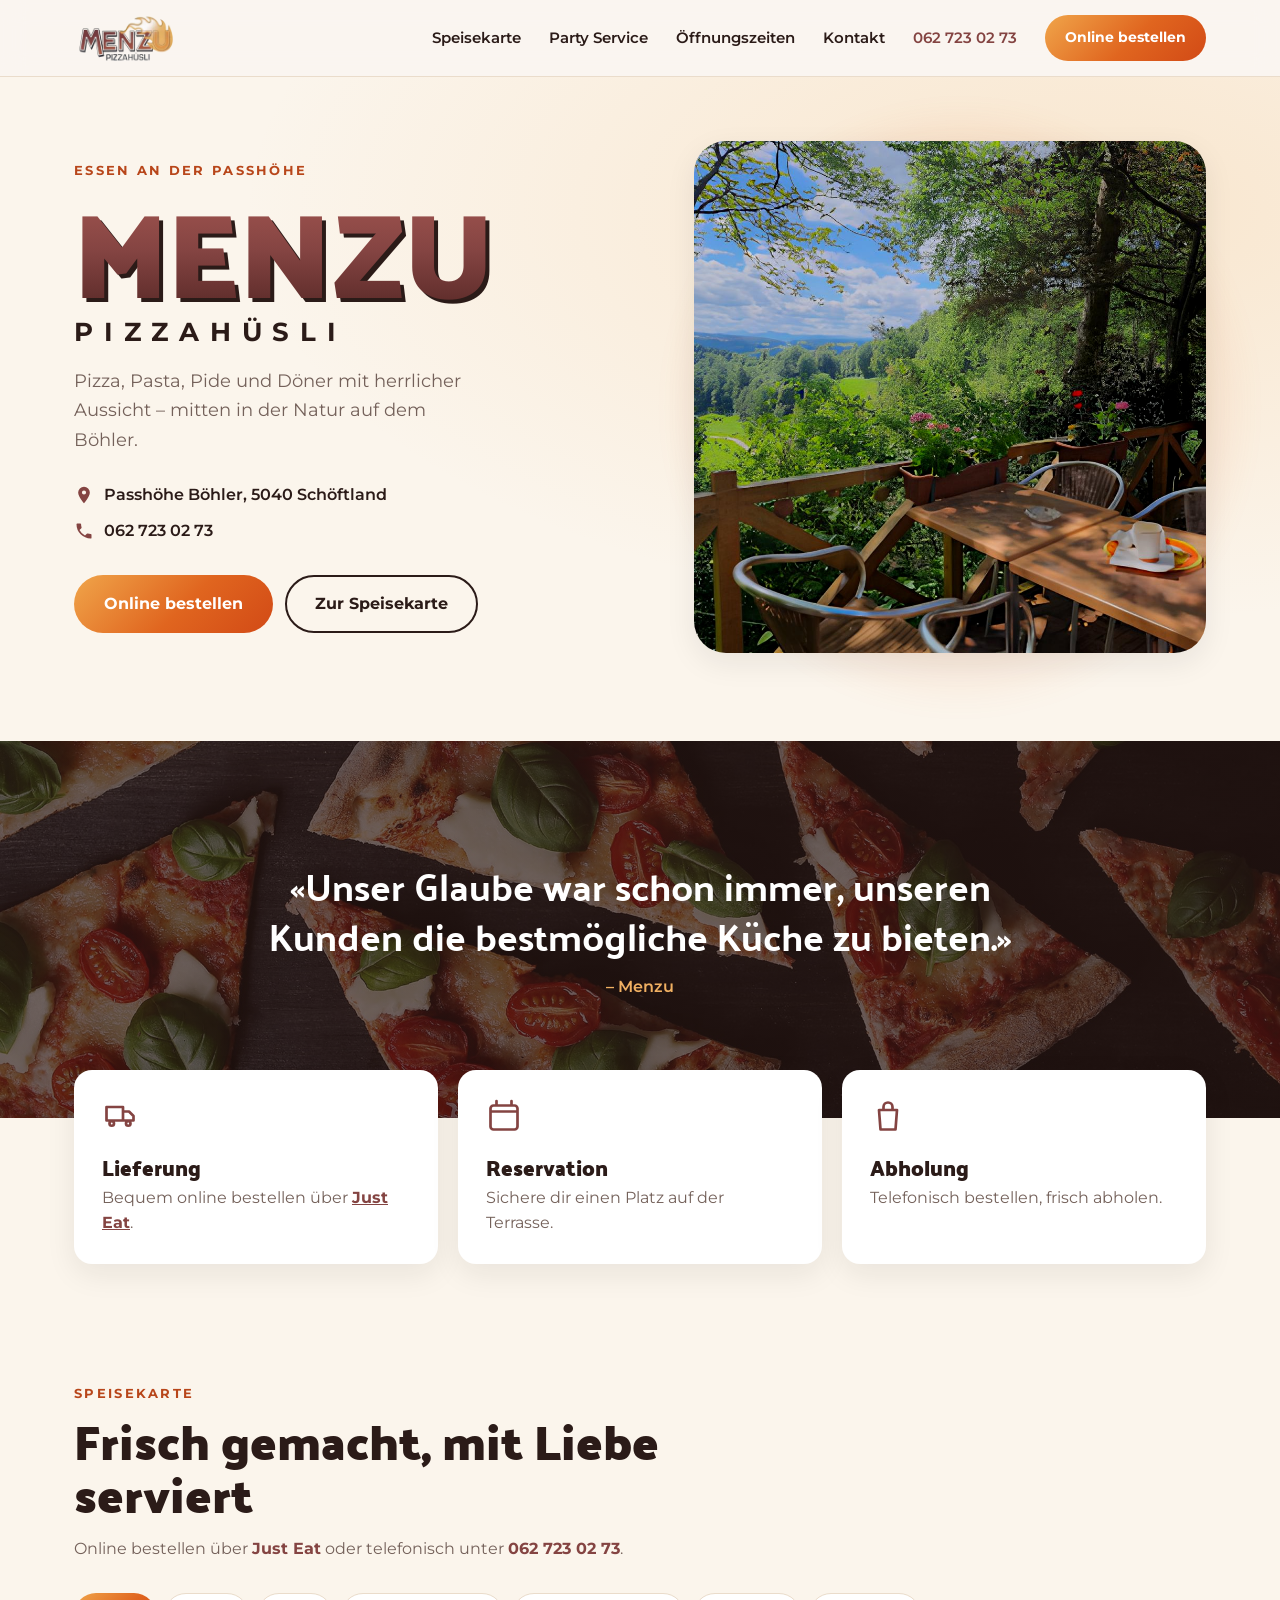
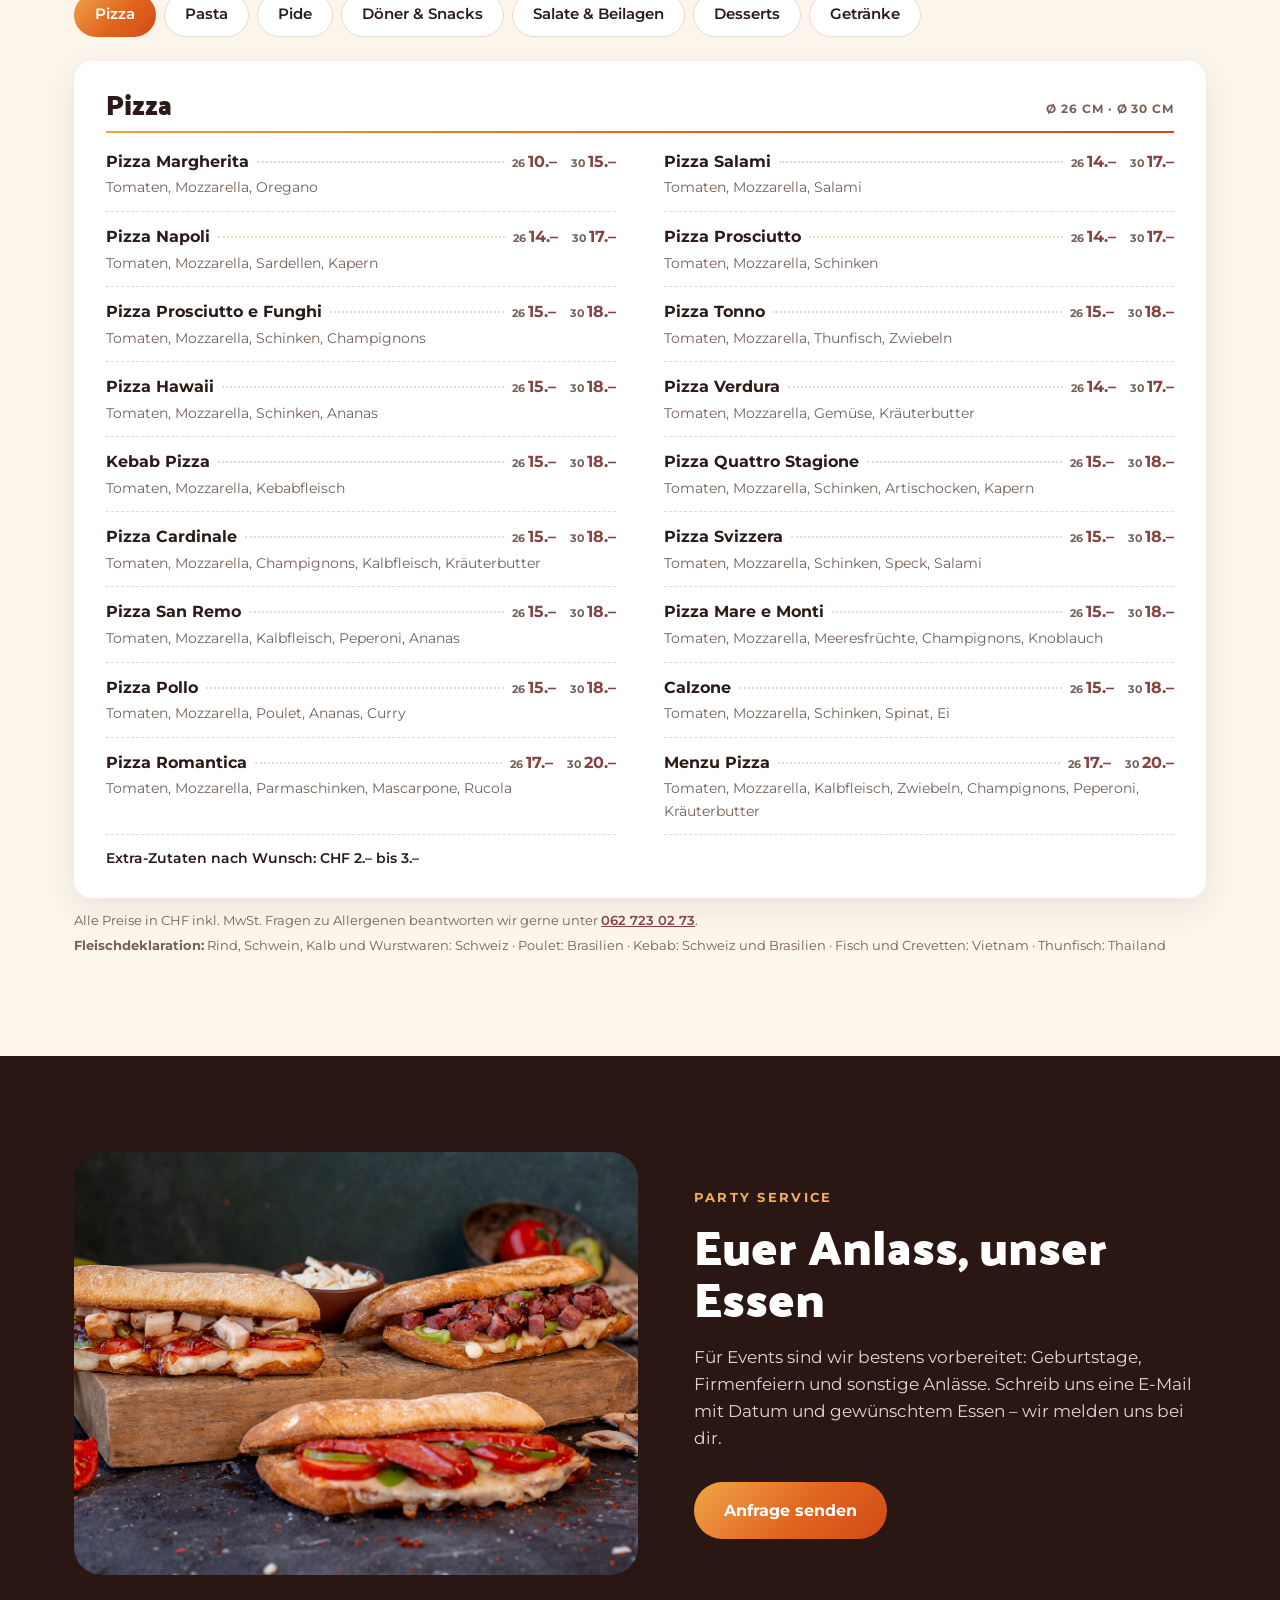
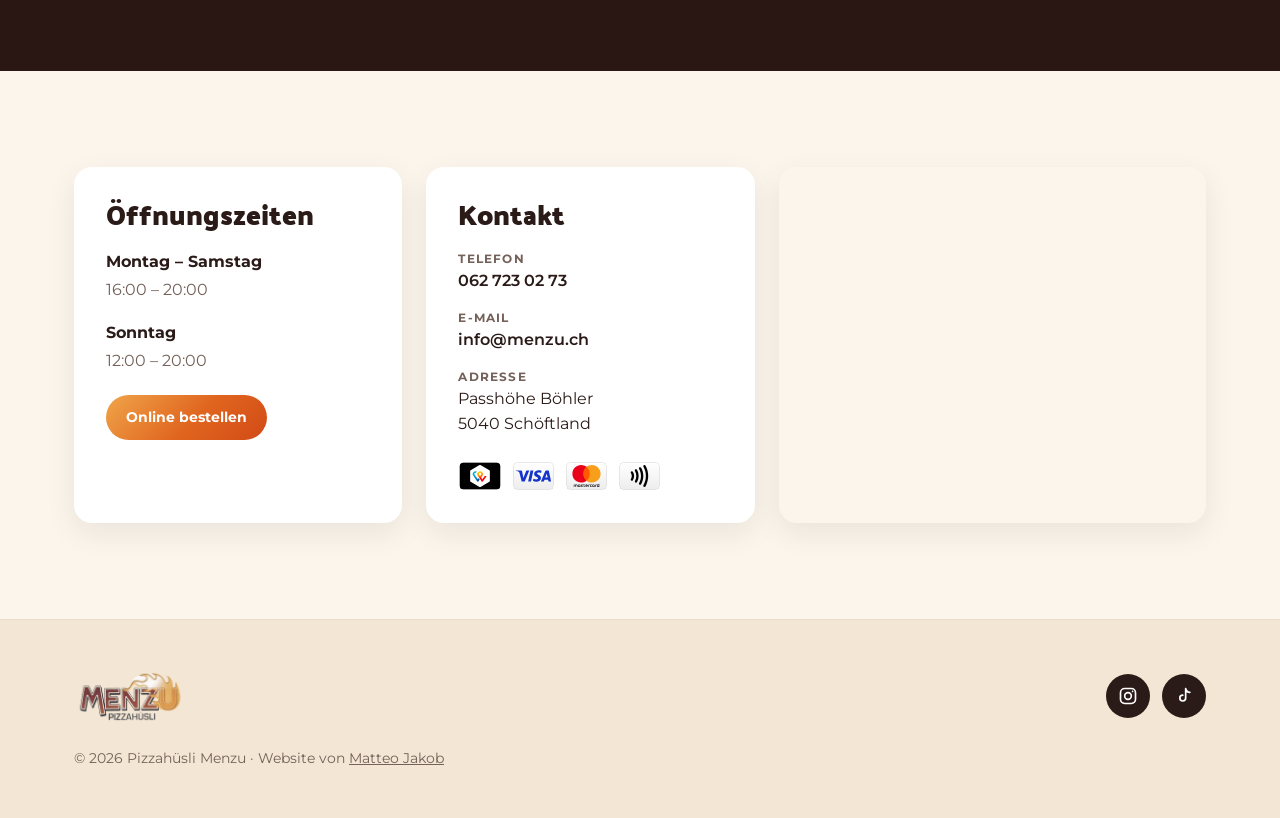
==== commit bab6dfc1: "Credit Matteo Jakob in the footer Co-Authored-By: Claude Opus 5.5 <noreply@anthropic.com>" ====
--- a/index.html
+++ b/index.html
@@ -533,7 +533,7 @@
             <svg viewBox="0 0 24 24" aria-hidden="true"><path d="M14 3v11.5a3.5 3.5 0 1 1-3.5-3.5M14 3c.5 2.8 2.4 4.5 5 4.7"/></svg>
           </a>
         </div>
-        <p class="copyright">© <span data-year>2025</span> Pizzahüsli Menzu · Website von <a href="https://helveticit.ch" target="_blank" rel="noopener">Helvetic IT</a></p>
+        <p class="copyright">© <span data-year>2025</span> Pizzahüsli Menzu · Website von <a href="https://matteojakob.ch" target="_blank" rel="noopener">Matteo Jakob</a></p>
       </div>
     </footer>
   </body>
